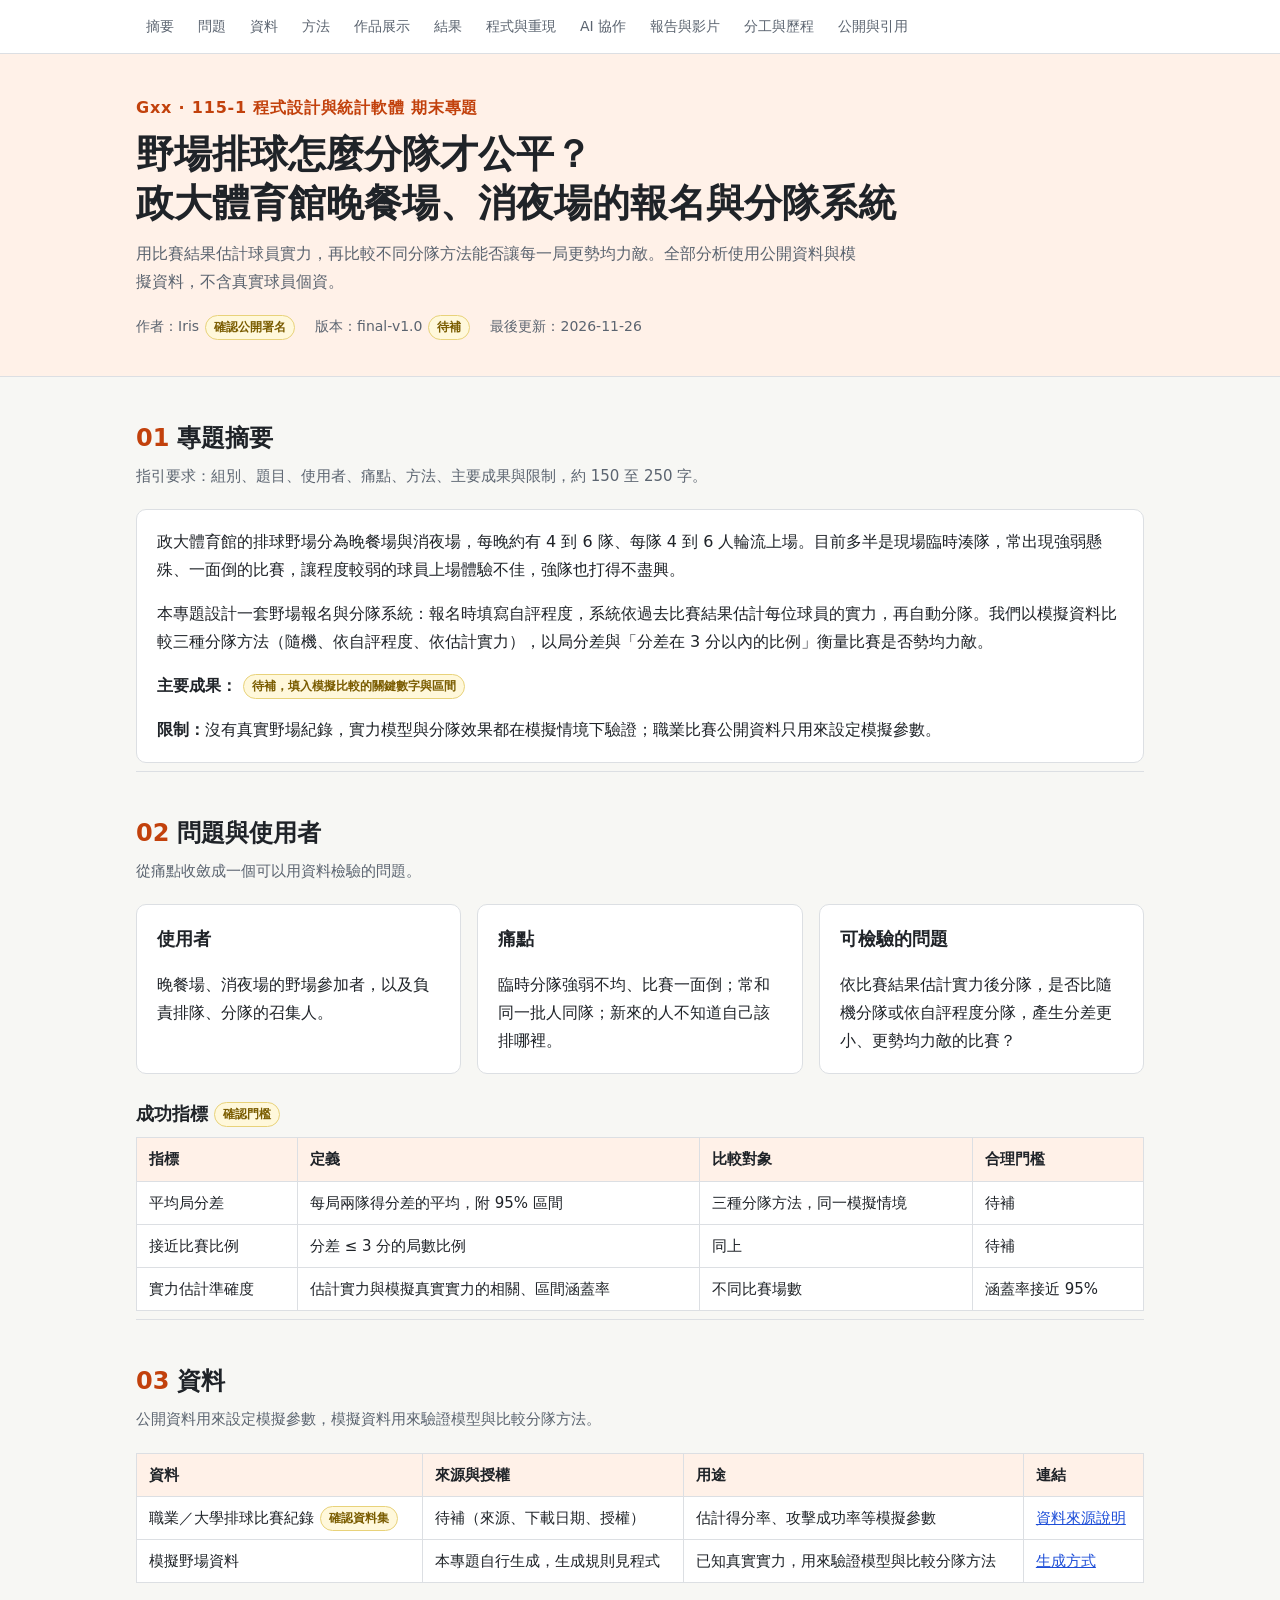
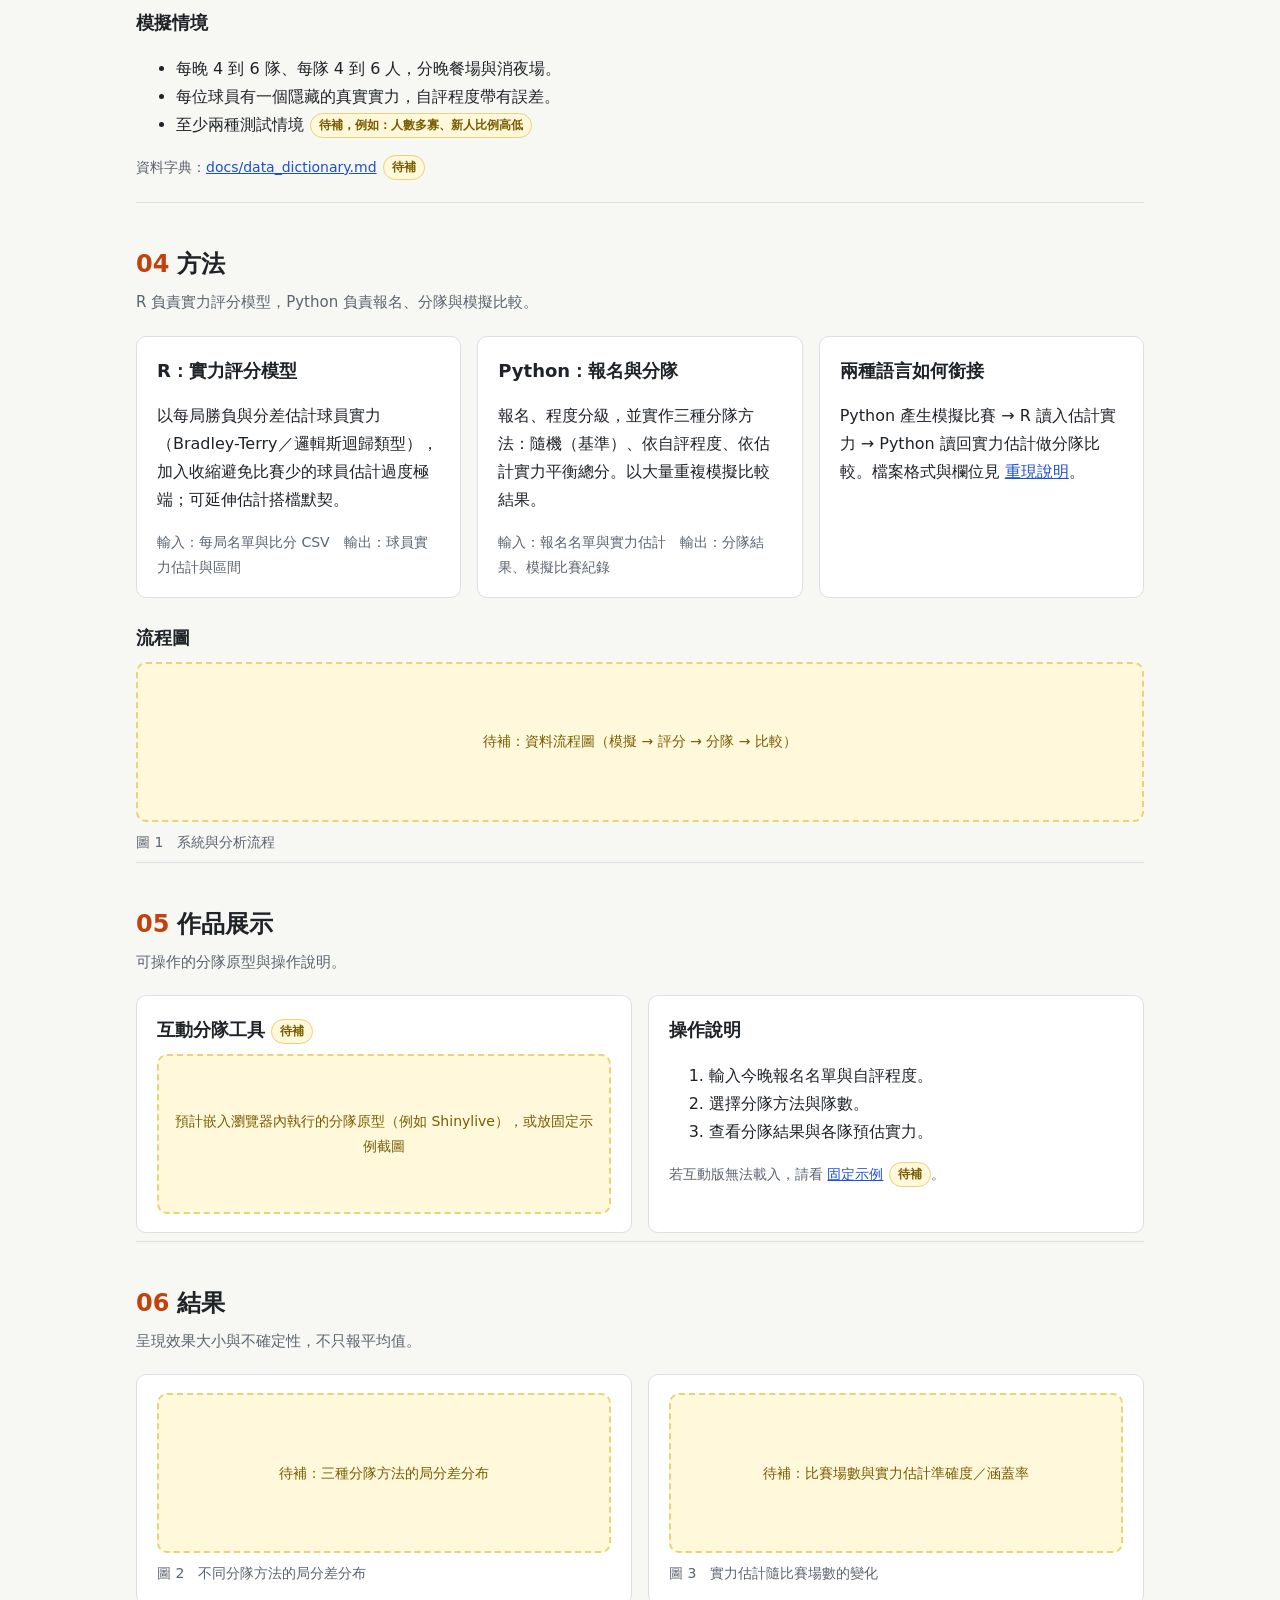
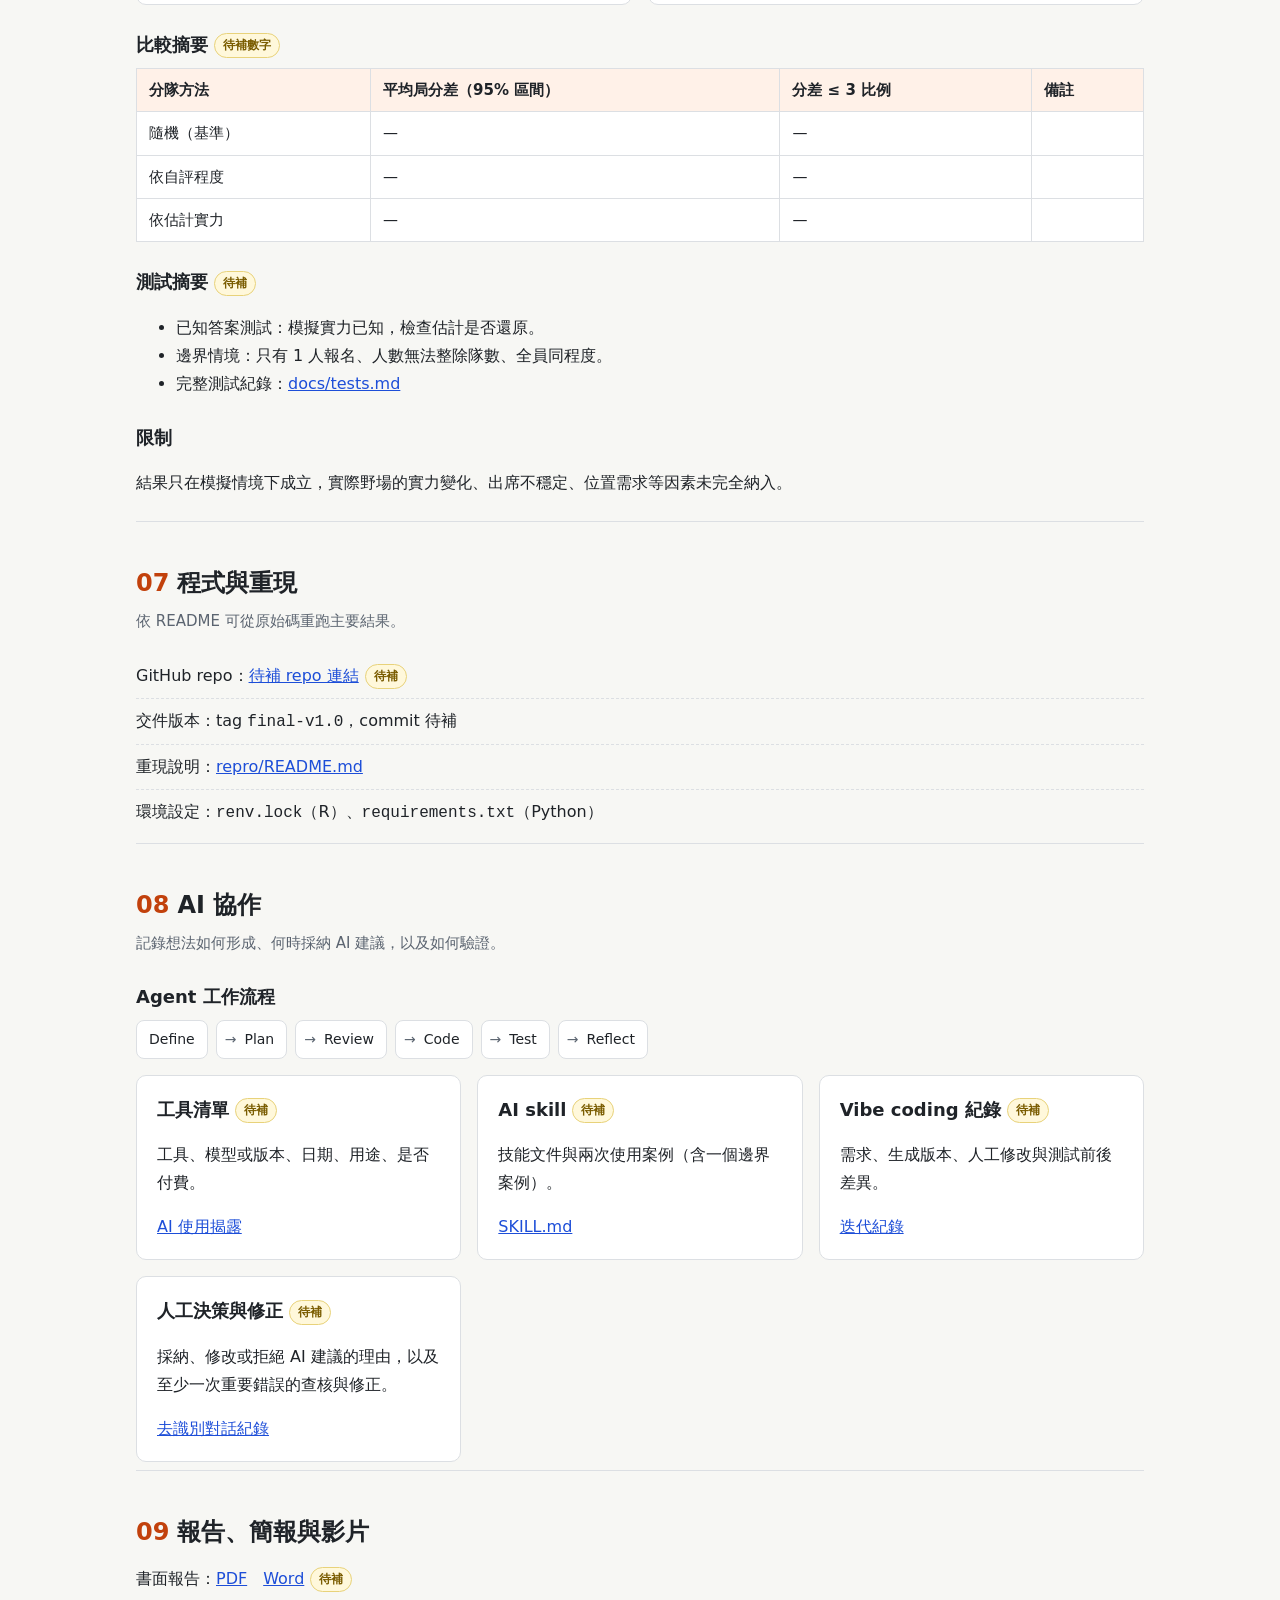
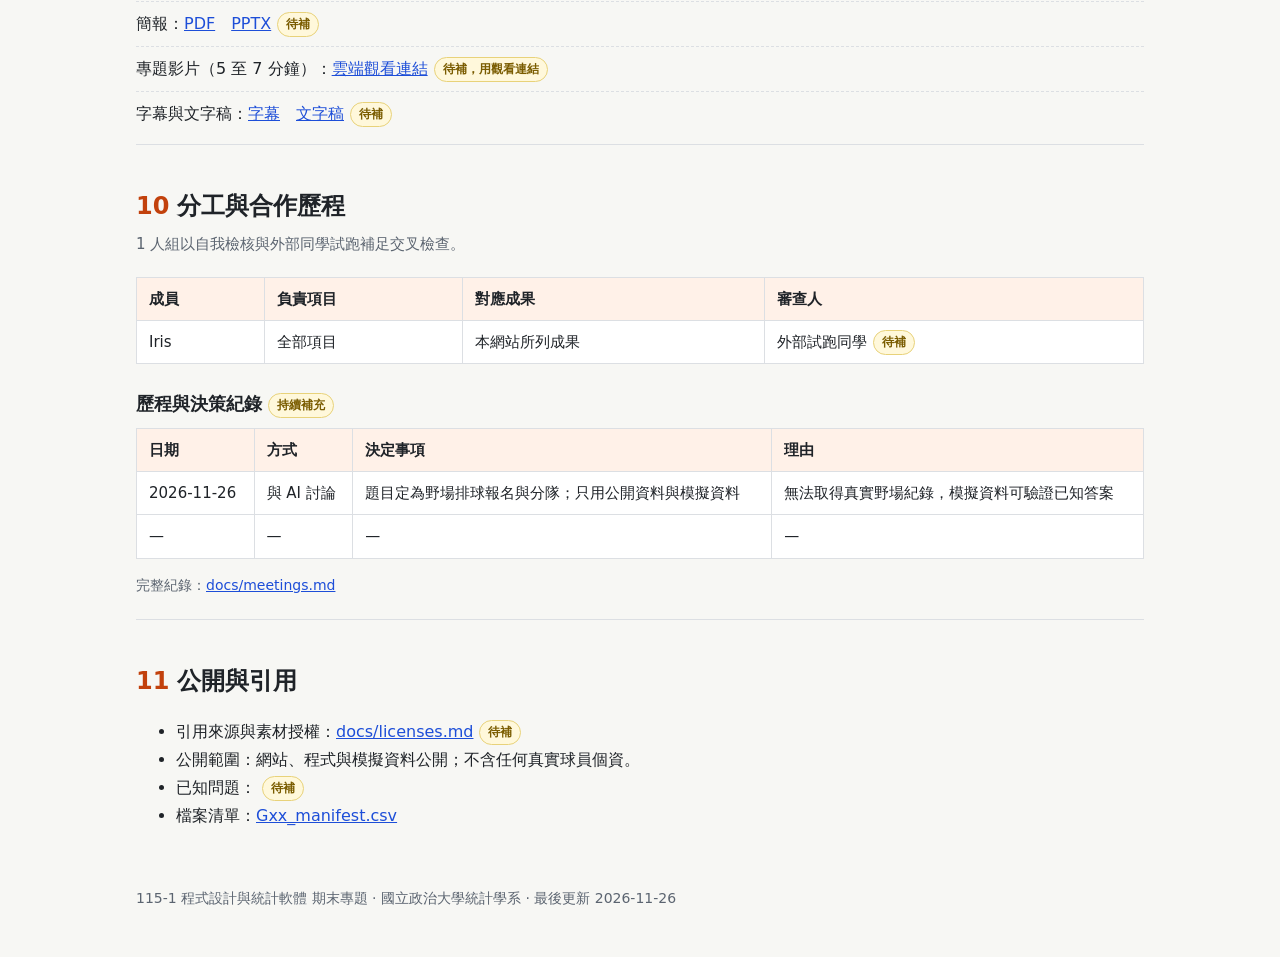
==== index.htm @ d80f3586 "加入成果網站骨架、模擬資料、分隊 skill 與 AI 協作紀錄 Co-Authored-By: Claude Opus 5.5 <noreply@anthropic.com> Claude-Sess" ====
<!DOCTYPE html>
<html lang="zh-Hant-TW">
<head>
  <meta charset="UTF-8">
  <meta name="viewport" content="width=device-width, initial-scale=1">
  <title>野場排球分隊專題</title>
  <meta name="description" content="115-1 程式設計與統計軟體期末專題：政大體育館排球野場的報名、程度分級與分隊，以模擬資料比較分隊方法是否讓比賽更勢均力敵。">
  <link rel="stylesheet" href="assets/style.css">
</head>
<body>

<!--
  網站骨架說明（交件前刪除這段）
  - 標示「待補」的地方是之後要放結果或連結的位置；搜尋 class="todo" 與 class="placeholder" 可找到全部。
  - 一律使用相對路徑（例如 report/Gxx_Report.pdf），不要寫 C:\ 或 /Users/ 開頭的路徑。
  - 組別代號尚未公布，先以 Gxx 表示，公布後全部取代。
  - 若教師另行提供網頁樣版，把各區塊內容搬進樣版即可。
-->

<nav class="topnav" aria-label="頁面導覽">
  <ul>
    <li><a href="#summary">摘要</a></li>
    <li><a href="#problem">問題</a></li>
    <li><a href="#data">資料</a></li>
    <li><a href="#methods">方法</a></li>
    <li><a href="#demo">作品展示</a></li>
    <li><a href="#results">結果</a></li>
    <li><a href="#code">程式與重現</a></li>
    <li><a href="#ai">AI 協作</a></li>
    <li><a href="#media">報告與影片</a></li>
    <li><a href="#team">分工與歷程</a></li>
    <li><a href="#credits">公開與引用</a></li>
  </ul>
</nav>

<header class="hero">
  <div class="hero-inner">
    <p class="group">Gxx · 115-1 程式設計與統計軟體 期末專題</p>
    <h1>野場排球怎麼分隊才公平？<br>政大體育館晚餐場、消夜場的報名與分隊系統</h1>
    <p class="lead">用比賽結果估計球員實力，再比較不同分隊方法能否讓每一局更勢均力敵。全部分析使用公開資料與模擬資料，不含真實球員個資。</p>
    <div class="meta">
      <span>作者：Iris<span class="todo">確認公開署名</span></span>
      <span>版本：final-v1.0<span class="todo">待補</span></span>
      <span>最後更新：2026-11-26</span>
    </div>
  </div>
</header>

<main>

  <!-- 01 專題摘要 -->
  <section id="summary">
    <h2><span class="num">01</span>專題摘要</h2>
    <p class="section-desc">指引要求：組別、題目、使用者、痛點、方法、主要成果與限制，約 150 至 250 字。</p>
    <div class="card">
      <p>政大體育館的排球野場分為晚餐場與消夜場，每晚約有 4 到 6 隊、每隊 4 到 6 人輪流上場。目前多半是現場臨時湊隊，常出現強弱懸殊、一面倒的比賽，讓程度較弱的球員上場體驗不佳，強隊也打得不盡興。</p>
      <p>本專題設計一套野場報名與分隊系統：報名時填寫自評程度，系統依過去比賽結果估計每位球員的實力，再自動分隊。我們以模擬資料比較三種分隊方法（隨機、依自評程度、依估計實力），以局分差與「分差在 3 分以內的比例」衡量比賽是否勢均力敵。</p>
      <p><strong>主要成果：</strong><span class="todo">待補，填入模擬比較的關鍵數字與區間</span></p>
      <p><strong>限制：</strong>沒有真實野場紀錄，實力模型與分隊效果都在模擬情境下驗證；職業比賽公開資料只用來設定模擬參數。</p>
    </div>
  </section>

  <!-- 02 問題 -->
  <section id="problem">
    <h2><span class="num">02</span>問題與使用者</h2>
    <p class="section-desc">從痛點收斂成一個可以用資料檢驗的問題。</p>
    <div class="grid">
      <div class="card">
        <h3>使用者</h3>
        <p>晚餐場、消夜場的野場參加者，以及負責排隊、分隊的召集人。</p>
      </div>
      <div class="card">
        <h3>痛點</h3>
        <p>臨時分隊強弱不均、比賽一面倒；常和同一批人同隊；新來的人不知道自己該排哪裡。</p>
      </div>
      <div class="card">
        <h3>可檢驗的問題</h3>
        <p>依比賽結果估計實力後分隊，是否比隨機分隊或依自評程度分隊，產生分差更小、更勢均力敵的比賽？</p>
      </div>
    </div>
    <h3>成功指標<span class="todo">確認門檻</span></h3>
    <div class="table-wrap">
      <table>
        <thead><tr><th>指標</th><th>定義</th><th>比較對象</th><th>合理門檻</th></tr></thead>
        <tbody>
          <tr><td>平均局分差</td><td>每局兩隊得分差的平均，附 95% 區間</td><td>三種分隊方法，同一模擬情境</td><td>待補</td></tr>
          <tr><td>接近比賽比例</td><td>分差 ≤ 3 分的局數比例</td><td>同上</td><td>待補</td></tr>
          <tr><td>實力估計準確度</td><td>估計實力與模擬真實實力的相關、區間涵蓋率</td><td>不同比賽場數</td><td>涵蓋率接近 95%</td></tr>
        </tbody>
      </table>
    </div>
  </section>

  <!-- 03 資料 -->
  <section id="data">
    <h2><span class="num">03</span>資料</h2>
    <p class="section-desc">公開資料用來設定模擬參數，模擬資料用來驗證模型與比較分隊方法。</p>
    <div class="table-wrap">
      <table>
        <thead><tr><th>資料</th><th>來源與授權</th><th>用途</th><th>連結</th></tr></thead>
        <tbody>
          <tr><td>職業／大學排球比賽紀錄<span class="todo">確認資料集</span></td><td>待補（來源、下載日期、授權）</td><td>估計得分率、攻擊成功率等模擬參數</td><td><a href="docs/data_sources.md">資料來源說明</a></td></tr>
          <tr><td>模擬野場資料</td><td>本專題自行生成，生成規則見程式</td><td>已知真實實力，用來驗證模型與比較分隊方法</td><td><a href="repro/README.md">生成方式</a></td></tr>
        </tbody>
      </table>
    </div>
    <h3>模擬情境</h3>
    <ul>
      <li>每晚 4 到 6 隊、每隊 4 到 6 人，分晚餐場與消夜場。</li>
      <li>每位球員有一個隱藏的真實實力，自評程度帶有誤差。</li>
      <li>至少兩種測試情境<span class="todo">待補，例如：人數多寡、新人比例高低</span></li>
    </ul>
    <p class="note">資料字典：<a href="docs/data_dictionary.md">docs/data_dictionary.md</a><span class="todo">待補</span></p>
  </section>

  <!-- 04 方法 -->
  <section id="methods">
    <h2><span class="num">04</span>方法</h2>
    <p class="section-desc">R 負責實力評分模型，Python 負責報名、分隊與模擬比較。</p>
    <div class="grid">
      <div class="card">
        <h3>R：實力評分模型</h3>
        <p>以每局勝負與分差估計球員實力（Bradley-Terry／邏輯斯迴歸類型），加入收縮避免比賽少的球員估計過度極端；可延伸估計搭檔默契。</p>
        <p class="note">輸入：每局名單與比分 CSV　輸出：球員實力估計與區間</p>
      </div>
      <div class="card">
        <h3>Python：報名與分隊</h3>
        <p>報名、程度分級，並實作三種分隊方法：隨機（基準）、依自評程度、依估計實力平衡總分。以大量重複模擬比較結果。</p>
        <p class="note">輸入：報名名單與實力估計　輸出：分隊結果、模擬比賽紀錄</p>
      </div>
      <div class="card">
        <h3>兩種語言如何銜接</h3>
        <p>Python 產生模擬比賽 → R 讀入估計實力 → Python 讀回實力估計做分隊比較。檔案格式與欄位見 <a href="repro/README.md">重現說明</a>。</p>
      </div>
    </div>
    <h3>流程圖</h3>
    <figure>
      <div class="placeholder">待補：資料流程圖（模擬 → 評分 → 分隊 → 比較）</div>
      <figcaption>圖 1　系統與分析流程</figcaption>
    </figure>
  </section>

  <!-- 05 作品展示 -->
  <section id="demo">
    <h2><span class="num">05</span>作品展示</h2>
    <p class="section-desc">可操作的分隊原型與操作說明。</p>
    <div class="grid">
      <div class="card">
        <h3>互動分隊工具<span class="todo">待補</span></h3>
        <div class="placeholder">預計嵌入瀏覽器內執行的分隊原型（例如 Shinylive），或放固定示例截圖</div>
      </div>
      <div class="card">
        <h3>操作說明</h3>
        <ol>
          <li>輸入今晚報名名單與自評程度。</li>
          <li>選擇分隊方法與隊數。</li>
          <li>查看分隊結果與各隊預估實力。</li>
        </ol>
        <p class="note">若互動版無法載入，請看 <a href="docs/demo_example.md">固定示例</a><span class="todo">待補</span>。</p>
      </div>
    </div>
  </section>

  <!-- 06 結果 -->
  <section id="results">
    <h2><span class="num">06</span>結果</h2>
    <p class="section-desc">呈現效果大小與不確定性，不只報平均值。</p>
    <div class="grid">
      <figure class="card">
        <div class="placeholder">待補：三種分隊方法的局分差分布</div>
        <figcaption>圖 2　不同分隊方法的局分差分布</figcaption>
      </figure>
      <figure class="card">
        <div class="placeholder">待補：比賽場數與實力估計準確度／涵蓋率</div>
        <figcaption>圖 3　實力估計隨比賽場數的變化</figcaption>
      </figure>
    </div>
    <h3>比較摘要<span class="todo">待補數字</span></h3>
    <div class="table-wrap">
      <table>
        <thead><tr><th>分隊方法</th><th>平均局分差（95% 區間）</th><th>分差 ≤ 3 比例</th><th>備註</th></tr></thead>
        <tbody>
          <tr><td>隨機（基準）</td><td>—</td><td>—</td><td></td></tr>
          <tr><td>依自評程度</td><td>—</td><td>—</td><td></td></tr>
          <tr><td>依估計實力</td><td>—</td><td>—</td><td></td></tr>
        </tbody>
      </table>
    </div>
    <h3>測試摘要<span class="todo">待補</span></h3>
    <ul>
      <li>已知答案測試：模擬實力已知，檢查估計是否還原。</li>
      <li>邊界情境：只有 1 人報名、人數無法整除隊數、全員同程度。</li>
      <li>完整測試紀錄：<a href="docs/tests.md">docs/tests.md</a></li>
    </ul>
    <h3>限制</h3>
    <p>結果只在模擬情境下成立，實際野場的實力變化、出席不穩定、位置需求等因素未完全納入。</p>
  </section>

  <!-- 07 程式與重現 -->
  <section id="code">
    <h2><span class="num">07</span>程式與重現</h2>
    <p class="section-desc">依 README 可從原始碼重跑主要結果。</p>
    <ul class="links">
      <li>GitHub repo：<a href="#">待補 repo 連結</a><span class="todo">待補</span></li>
      <li>交件版本：tag <code>final-v1.0</code>，commit <code>待補</code></li>
      <li>重現說明：<a href="repro/README.md">repro/README.md</a></li>
      <li>環境設定：<code>renv.lock</code>（R）、<code>requirements.txt</code>（Python）</li>
    </ul>
  </section>

  <!-- 08 AI 協作 -->
  <section id="ai">
    <h2><span class="num">08</span>AI 協作</h2>
    <p class="section-desc">記錄想法如何形成、何時採納 AI 建議，以及如何驗證。</p>
    <h3>Agent 工作流程</h3>
    <ol class="flow">
      <li>Define</li><li>Plan</li><li>Review</li><li>Code</li><li>Test</li><li>Reflect</li>
    </ol>
    <div class="grid">
      <div class="card">
        <h3>工具清單<span class="todo">待補</span></h3>
        <p>工具、模型或版本、日期、用途、是否付費。</p>
        <p><a href="docs/ai_disclosure.md">AI 使用揭露</a></p>
      </div>
      <div class="card">
        <h3>AI skill<span class="todo">待補</span></h3>
        <p>技能文件與兩次使用案例（含一個邊界案例）。</p>
        <p><a href="docs/SKILL.md">SKILL.md</a></p>
      </div>
      <div class="card">
        <h3>Vibe coding 紀錄<span class="todo">待補</span></h3>
        <p>需求、生成版本、人工修改與測試前後差異。</p>
        <p><a href="docs/vibe_coding.md">迭代紀錄</a></p>
      </div>
      <div class="card">
        <h3>人工決策與修正<span class="todo">待補</span></h3>
        <p>採納、修改或拒絕 AI 建議的理由，以及至少一次重要錯誤的查核與修正。</p>
        <p><a href="docs/ai_log.html">去識別對話紀錄</a></p>
      </div>
    </div>
  </section>

  <!-- 09 報告與媒體 -->
  <section id="media">
    <h2><span class="num">09</span>報告、簡報與影片</h2>
    <ul class="links">
      <li>書面報告：<a href="report/Gxx_Report.pdf">PDF</a>　<a href="report/Gxx_Report.docx">Word</a><span class="todo">待補</span></li>
      <li>簡報：<a href="slides/Gxx_Slides.pdf">PDF</a>　<a href="slides/Gxx_Slides.pptx">PPTX</a><span class="todo">待補</span></li>
      <li>專題影片（5 至 7 分鐘）：<a href="#">雲端觀看連結</a><span class="todo">待補，用觀看連結</span></li>
      <li>字幕與文字稿：<a href="media/Gxx_Video.srt">字幕</a>　<a href="media/Gxx_Transcript.txt">文字稿</a><span class="todo">待補</span></li>
    </ul>
  </section>

  <!-- 10 分工與歷程 -->
  <section id="team">
    <h2><span class="num">10</span>分工與合作歷程</h2>
    <p class="section-desc">1 人組以自我檢核與外部同學試跑補足交叉檢查。</p>
    <div class="table-wrap">
      <table>
        <thead><tr><th>成員</th><th>負責項目</th><th>對應成果</th><th>審查人</th></tr></thead>
        <tbody>
          <tr><td>Iris</td><td>全部項目</td><td>本網站所列成果</td><td>外部試跑同學<span class="todo">待補</span></td></tr>
        </tbody>
      </table>
    </div>
    <h3>歷程與決策紀錄<span class="todo">持續補充</span></h3>
    <div class="table-wrap">
      <table>
        <thead><tr><th>日期</th><th>方式</th><th>決定事項</th><th>理由</th></tr></thead>
        <tbody>
          <tr><td>2026-11-26</td><td>與 AI 討論</td><td>題目定為野場排球報名與分隊；只用公開資料與模擬資料</td><td>無法取得真實野場紀錄，模擬資料可驗證已知答案</td></tr>
          <tr><td>—</td><td>—</td><td>—</td><td>—</td></tr>
        </tbody>
      </table>
    </div>
    <p class="note">完整紀錄：<a href="docs/meetings.md">docs/meetings.md</a></p>
  </section>

  <!-- 11 公開與引用 -->
  <section id="credits">
    <h2><span class="num">11</span>公開與引用</h2>
    <ul>
      <li>引用來源與素材授權：<a href="docs/licenses.md">docs/licenses.md</a><span class="todo">待補</span></li>
      <li>公開範圍：網站、程式與模擬資料公開；不含任何真實球員個資。</li>
      <li>已知問題：<span class="todo">待補</span></li>
      <li>檔案清單：<a href="Gxx_manifest.csv">Gxx_manifest.csv</a></li>
    </ul>
  </section>

</main>

<footer>
  115-1 程式設計與統計軟體 期末專題 · 國立政治大學統計學系 · 最後更新 2026-11-26
</footer>

</body>
</html>
---- assets/style.css ----
/* 野場排球分隊專題 成果網站樣式 */
:root {
  --bg: #f7f7f4;
  --surface: #ffffff;
  --text: #1f2328;
  --muted: #5b6470;
  --border: #dcdfe3;
  --accent: #c2410c;      /* 排球橘 */
  --accent-soft: #fff1e8;
  --todo-bg: #fff8db;
  --todo-text: #7a5c00;
  --todo-border: #e8d27a;
  --link: #1d4ed8;
}
@media (prefers-color-scheme: dark) {
  :root {
    --bg: #15171a;
    --surface: #1d2024;
    --text: #e6e8eb;
    --muted: #a1a8b3;
    --border: #33373d;
    --accent: #fb923c;
    --accent-soft: #2b1d14;
    --todo-bg: #2a2410;
    --todo-text: #f0d580;
    --todo-border: #5c4c18;
    --link: #8ab4ff;
  }
}

* { box-sizing: border-box; }
html { scroll-behavior: smooth; scroll-padding-top: 64px; }
body {
  margin: 0;
  background: var(--bg);
  color: var(--text);
  font-family: "Noto Sans TC", "PingFang TC", "Microsoft JhengHei", system-ui, sans-serif;
  line-height: 1.75;
  font-size: 16px;
}
a { color: var(--link); }
a:hover { text-decoration-thickness: 2px; }

/* 頂部導覽 */
.topnav {
  position: sticky; top: 0; z-index: 10;
  background: var(--surface);
  border-bottom: 1px solid var(--border);
}
.topnav ul {
  list-style: none; margin: 0 auto; padding: 0 16px;
  max-width: 1040px;
  display: flex; gap: 4px; overflow-x: auto; white-space: nowrap;
  scrollbar-width: none;
}
.topnav ul::-webkit-scrollbar { display: none; }
.topnav a {
  display: block; padding: 14px 10px;
  color: var(--muted); text-decoration: none; font-size: 14px;
}
.topnav a:hover { color: var(--accent); }

/* 版面 */
main, .hero-inner, footer { max-width: 1040px; margin: 0 auto; padding: 0 16px; }
.hero { background: var(--accent-soft); border-bottom: 1px solid var(--border); }
.hero-inner { padding-top: 40px; padding-bottom: 36px; }
.hero .group { color: var(--accent); font-weight: 700; letter-spacing: .05em; margin: 0; }
.hero h1 { font-size: clamp(26px, 5vw, 38px); line-height: 1.3; margin: 8px 0 12px; }
.hero .lead { color: var(--muted); max-width: 720px; margin: 0; }
.meta { display: flex; flex-wrap: wrap; gap: 8px 20px; margin-top: 18px; font-size: 14px; color: var(--muted); }

section { padding: 40px 0 8px; border-bottom: 1px solid var(--border); }
section:last-of-type { border-bottom: none; }
h2 { font-size: 24px; margin: 0 0 4px; }
h2 .num { color: var(--accent); margin-right: 8px; font-variant-numeric: tabular-nums; }
.section-desc { color: var(--muted); margin: 0 0 20px; font-size: 15px; }
h3 { font-size: 18px; margin: 24px 0 8px; }

.grid { display: grid; gap: 16px; grid-template-columns: repeat(auto-fit, minmax(260px, 1fr)); }
.card {
  background: var(--surface);
  border: 1px solid var(--border);
  border-radius: 10px;
  padding: 18px 20px;
}
.card > :first-child { margin-top: 0; }
.card p:last-child, .card ul:last-child { margin-bottom: 0; }

/* 表格 */
.table-wrap { overflow-x: auto; }
table { border-collapse: collapse; width: 100%; background: var(--surface); font-size: 15px; }
th, td { border: 1px solid var(--border); padding: 8px 12px; text-align: left; vertical-align: top; }
th { background: var(--accent-soft); font-weight: 600; }

/* 待補 */
.todo {
  display: inline-block; font-size: 12px; font-weight: 600;
  padding: 1px 8px; border-radius: 999px;
  background: var(--todo-bg); color: var(--todo-text); border: 1px solid var(--todo-border);
  vertical-align: middle; margin-left: 6px;
}
.placeholder {
  border: 2px dashed var(--todo-border);
  background: var(--todo-bg);
  color: var(--todo-text);
  border-radius: 10px;
  padding: 28px 16px;
  text-align: center;
  font-size: 14px;
  min-height: 160px;
  display: flex; align-items: center; justify-content: center;
}
figure { margin: 0; }
figcaption { font-size: 14px; color: var(--muted); margin-top: 8px; }

.links { list-style: none; padding: 0; margin: 0; }
.links li { padding: 8px 0; border-bottom: 1px dashed var(--border); }
.links li:last-child { border-bottom: none; }

.flow { display: flex; flex-wrap: wrap; gap: 8px; align-items: center; margin: 8px 0 16px; padding: 0; list-style: none; }
.flow li {
  background: var(--surface); border: 1px solid var(--border); border-radius: 8px;
  padding: 6px 12px; font-size: 14px;
}
.flow li + li::before { content: "→"; color: var(--muted); margin-right: 8px; margin-left: -4px; }

.note { font-size: 14px; color: var(--muted); }

footer { padding: 32px 16px 48px; color: var(--muted); font-size: 14px; }
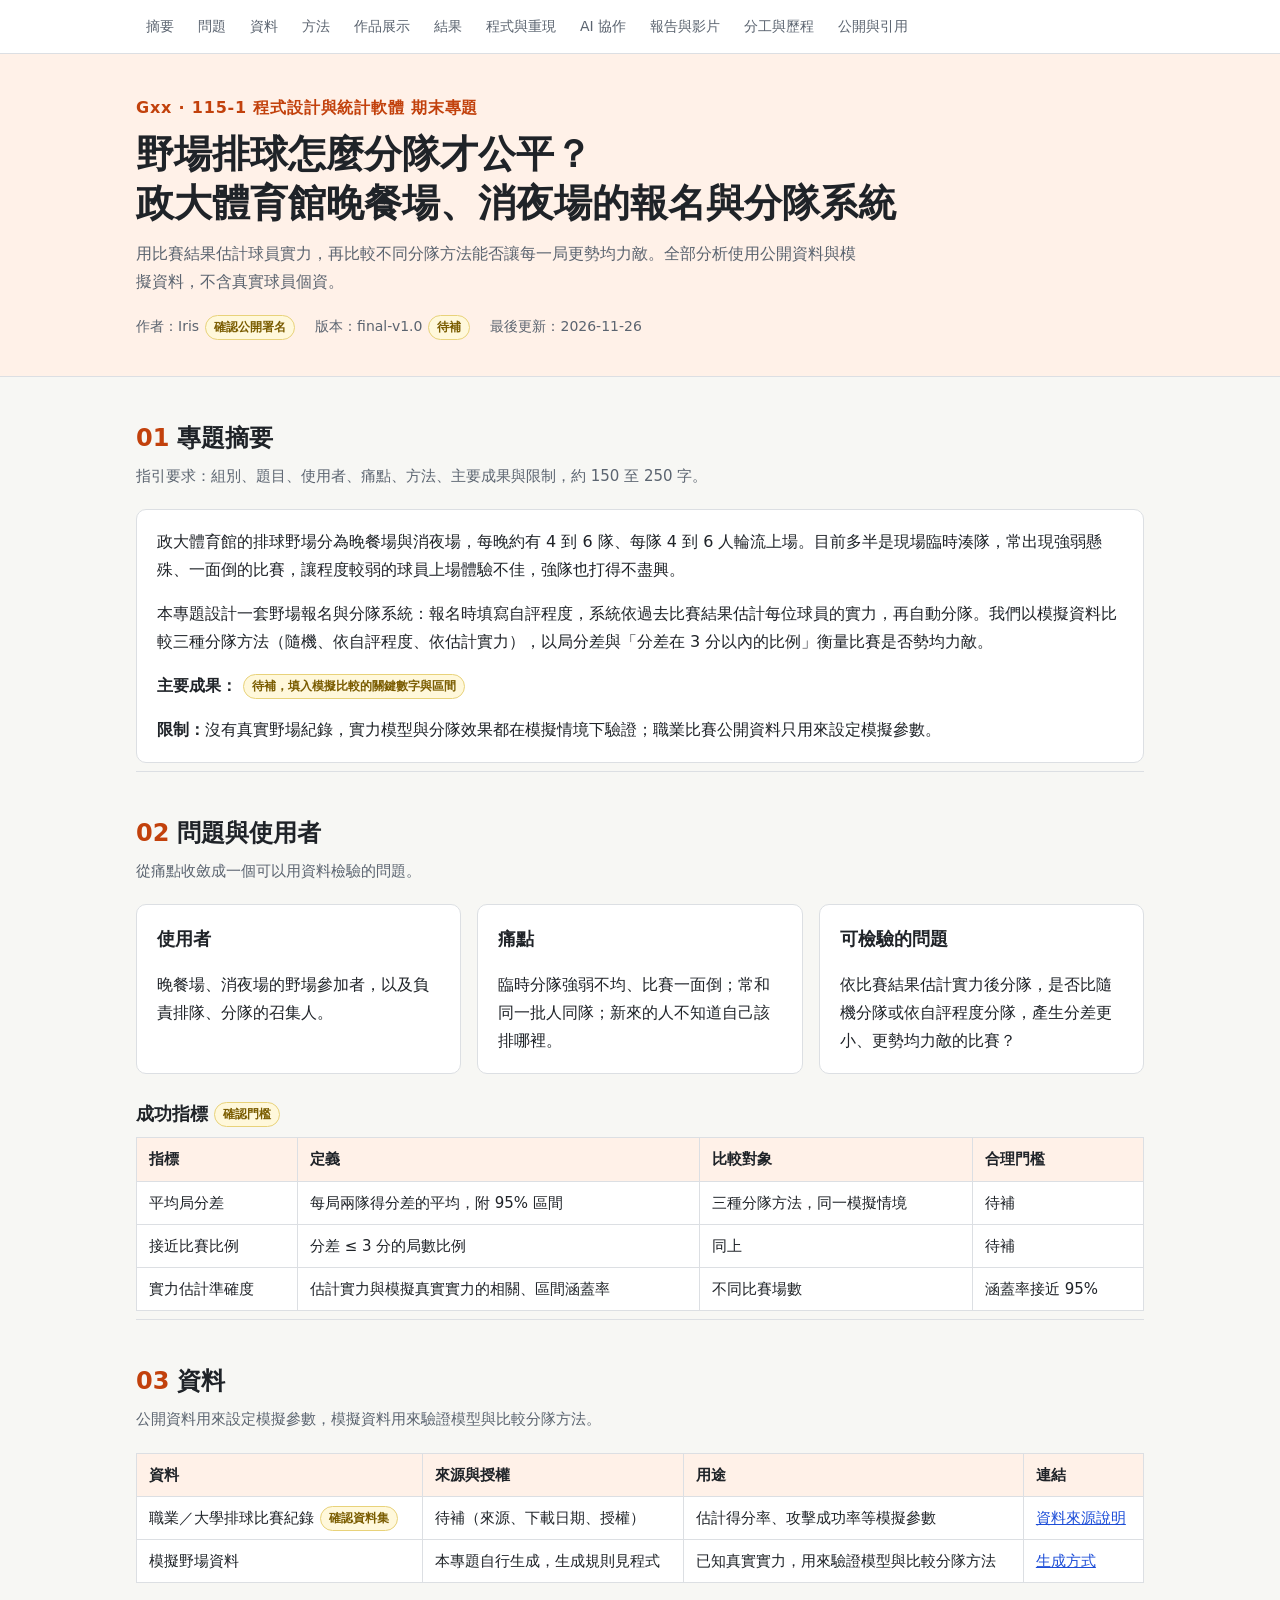
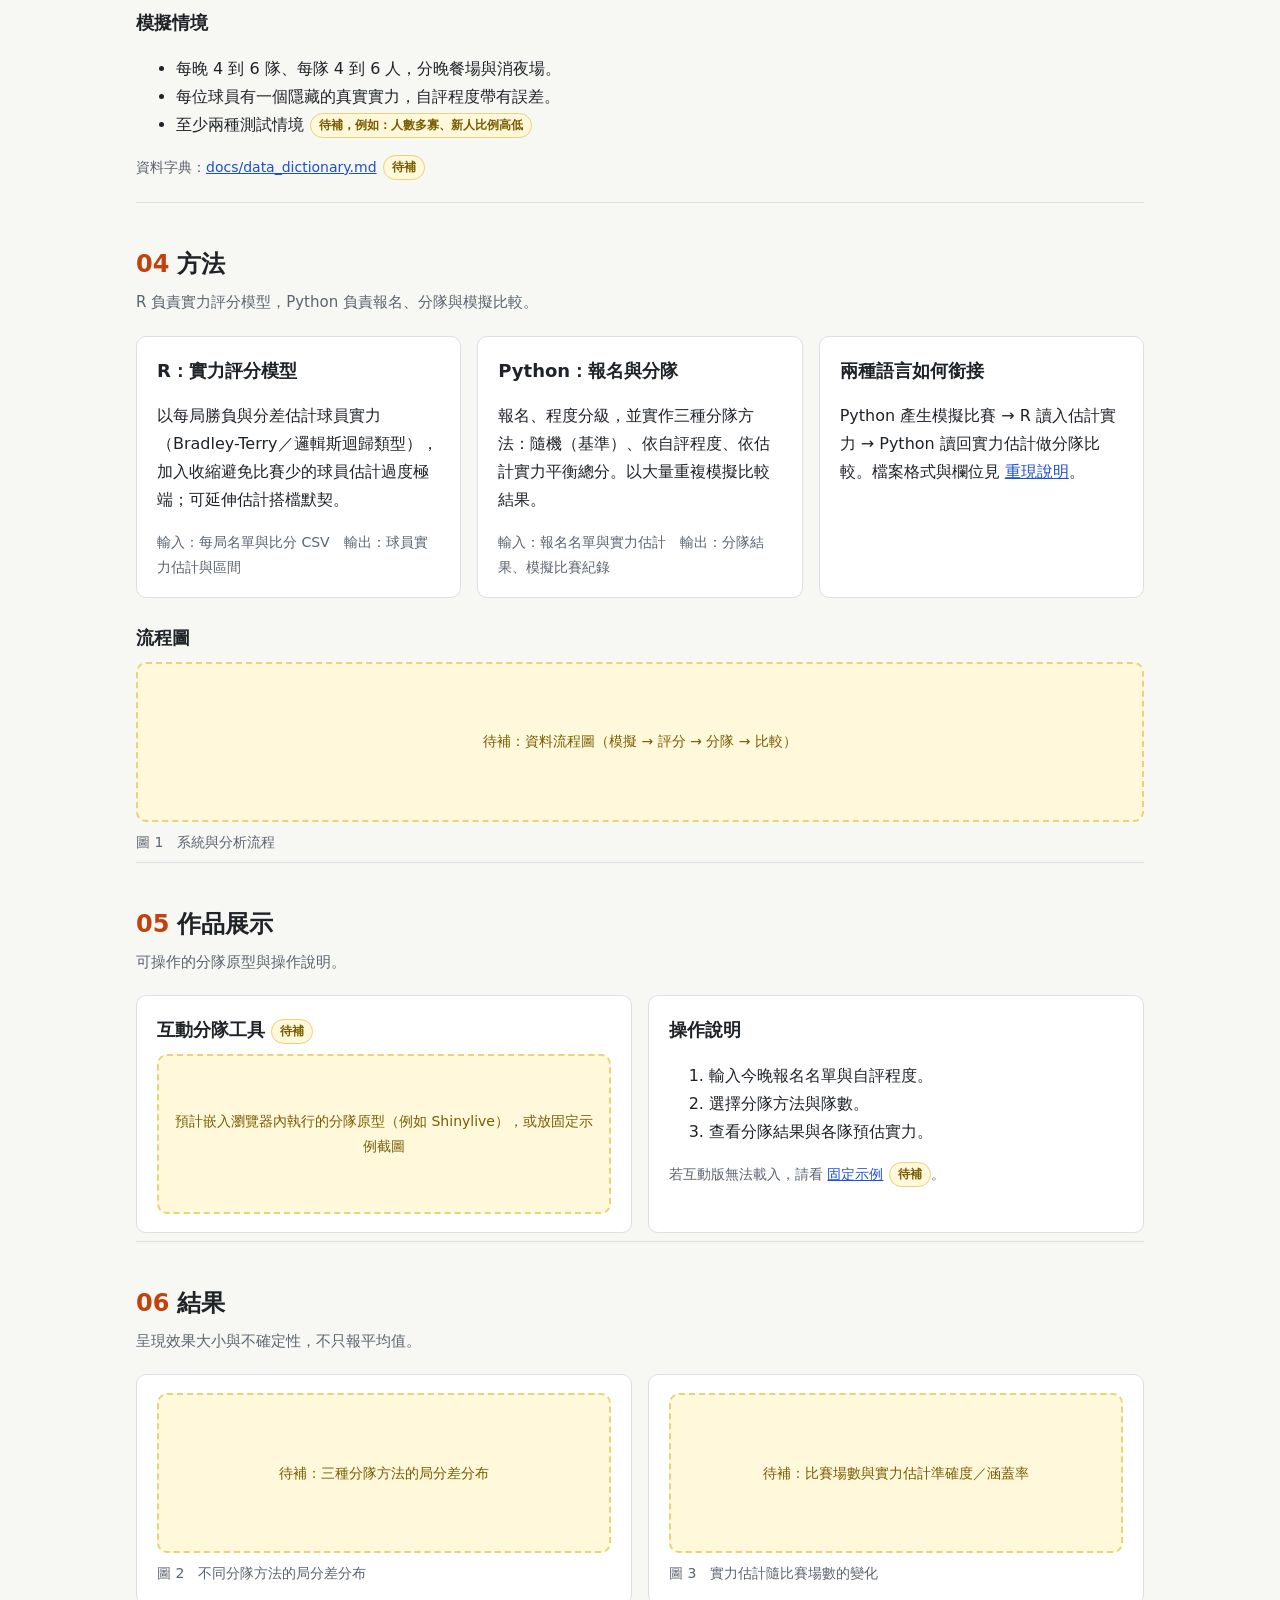
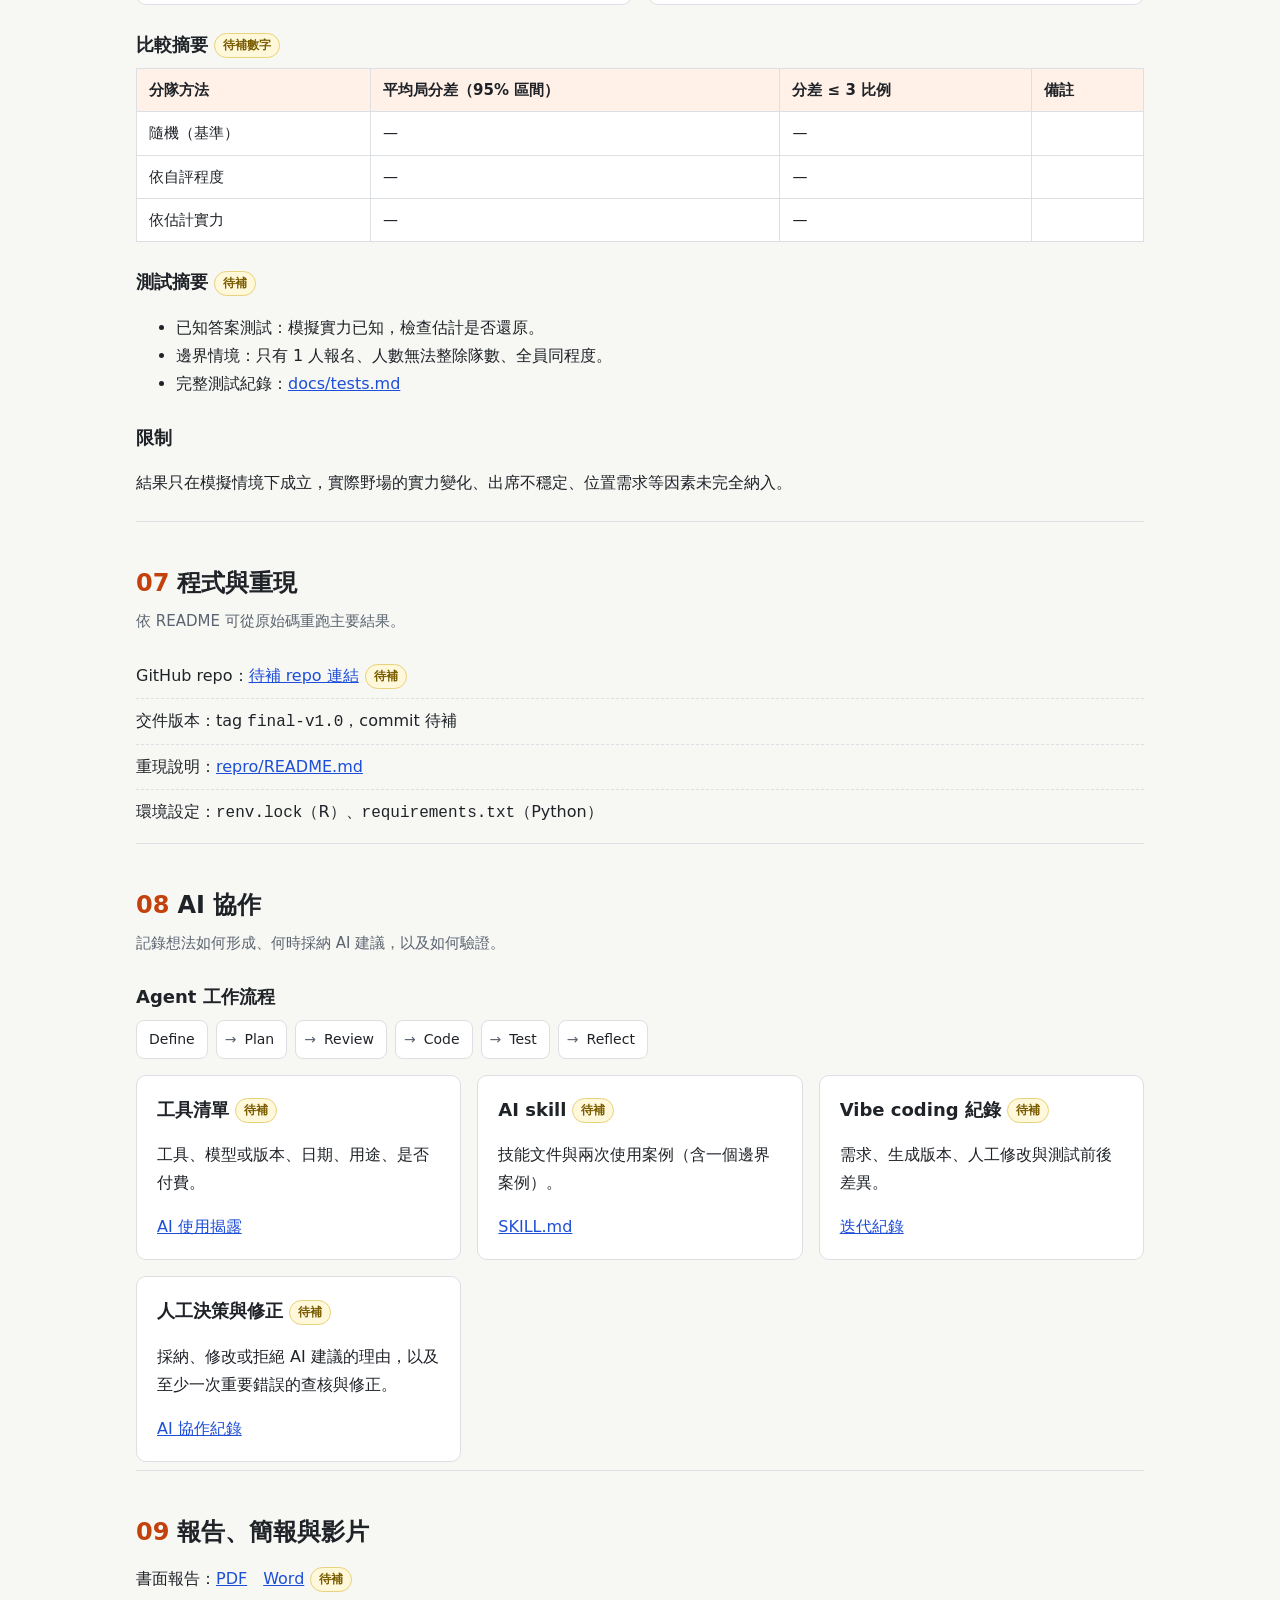
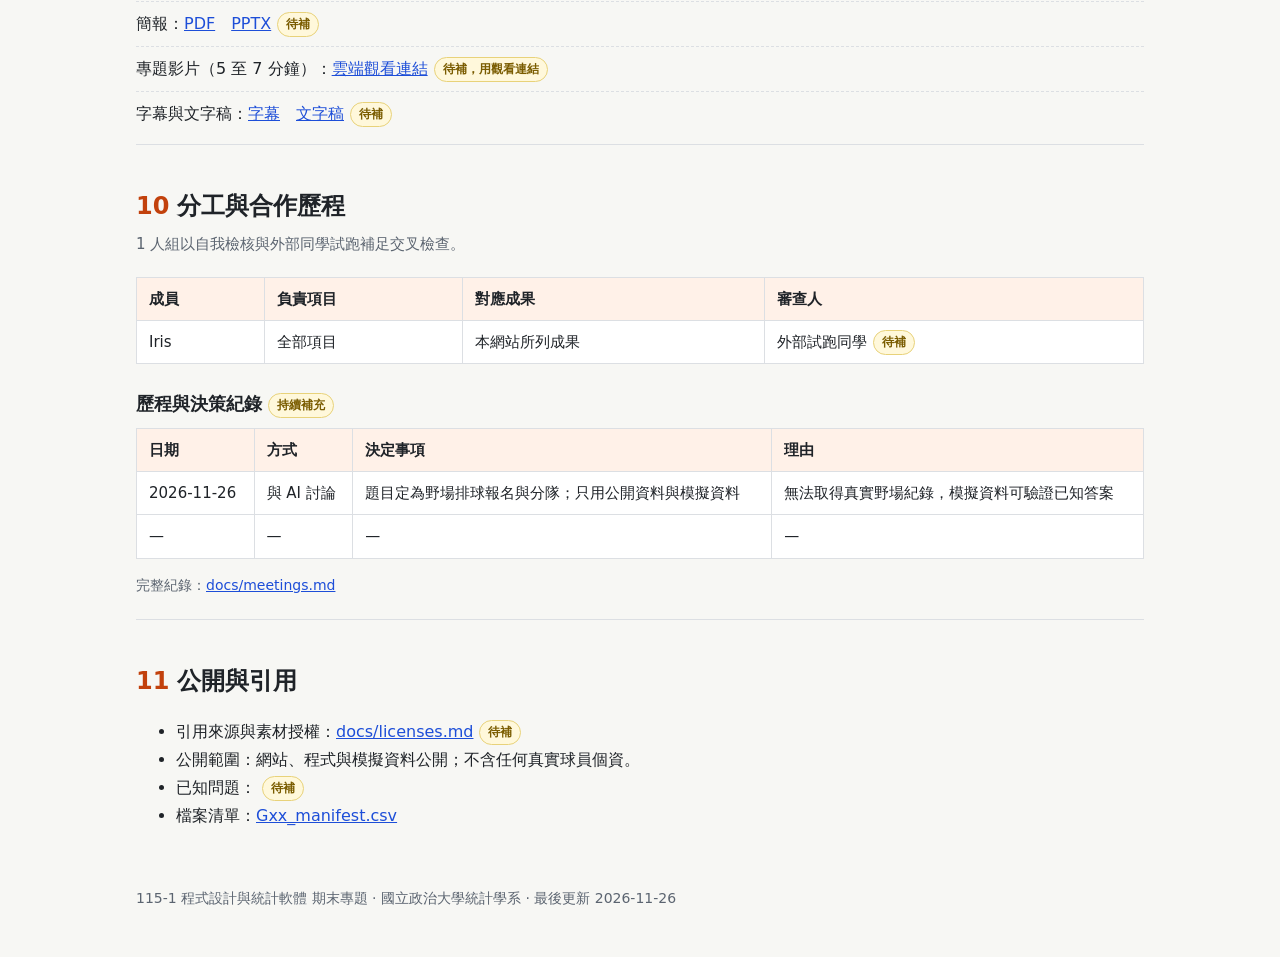
==== commit 4c9714ce: "首頁連結改指向已存在的 skill、AI 紀錄與模擬說明 Co-Authored-By: Claude Opus 5.5 <noreply@anthropic.com> Claude-Session:" ====
--- a/index.htm
+++ b/index.htm
@@ -100,7 +100,7 @@
         <thead><tr><th>資料</th><th>來源與授權</th><th>用途</th><th>連結</th></tr></thead>
         <tbody>
           <tr><td>職業／大學排球比賽紀錄<span class="todo">確認資料集</span></td><td>待補（來源、下載日期、授權）</td><td>估計得分率、攻擊成功率等模擬參數</td><td><a href="docs/data_sources.md">資料來源說明</a></td></tr>
-          <tr><td>模擬野場資料</td><td>本專題自行生成，生成規則見程式</td><td>已知真實實力，用來驗證模型與比較分隊方法</td><td><a href="repro/README.md">生成方式</a></td></tr>
+          <tr><td>模擬野場資料</td><td>本專題自行生成，生成規則見程式</td><td>已知真實實力，用來驗證模型與比較分隊方法</td><td><a href="volley-sim/README.md">生成方式</a></td></tr>
         </tbody>
       </table>
     </div>
@@ -225,7 +225,7 @@
       <div class="card">
         <h3>AI skill<span class="todo">待補</span></h3>
         <p>技能文件與兩次使用案例（含一個邊界案例）。</p>
-        <p><a href="docs/SKILL.md">SKILL.md</a></p>
+        <p><a href="ai-skill/skills/balance-teams/SKILL.md">SKILL.md</a></p>
       </div>
       <div class="card">
         <h3>Vibe coding 紀錄<span class="todo">待補</span></h3>
@@ -235,7 +235,7 @@
       <div class="card">
         <h3>人工決策與修正<span class="todo">待補</span></h3>
         <p>採納、修改或拒絕 AI 建議的理由，以及至少一次重要錯誤的查核與修正。</p>
-        <p><a href="docs/ai_log.html">去識別對話紀錄</a></p>
+        <p><a href="ai-log/00_總時間軸.md">AI 協作紀錄</a></p>
       </div>
     </div>
   </section>
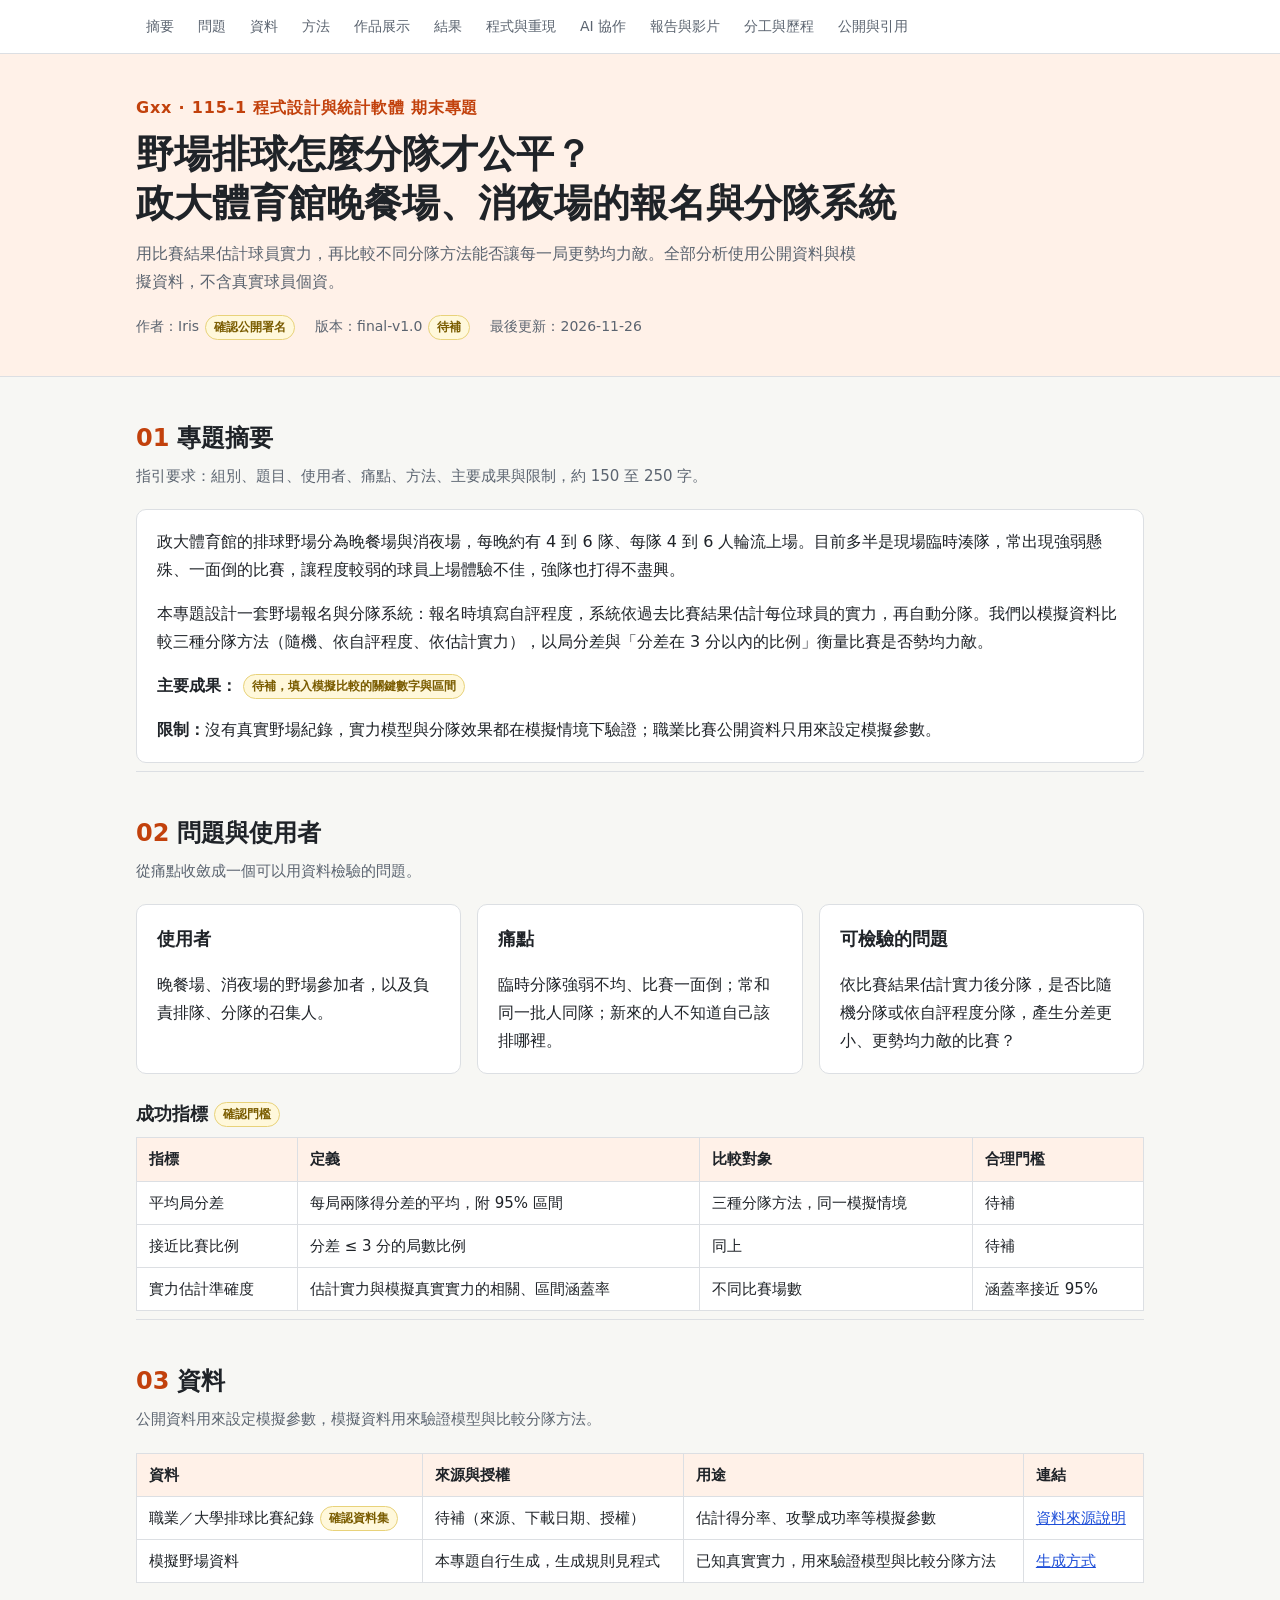
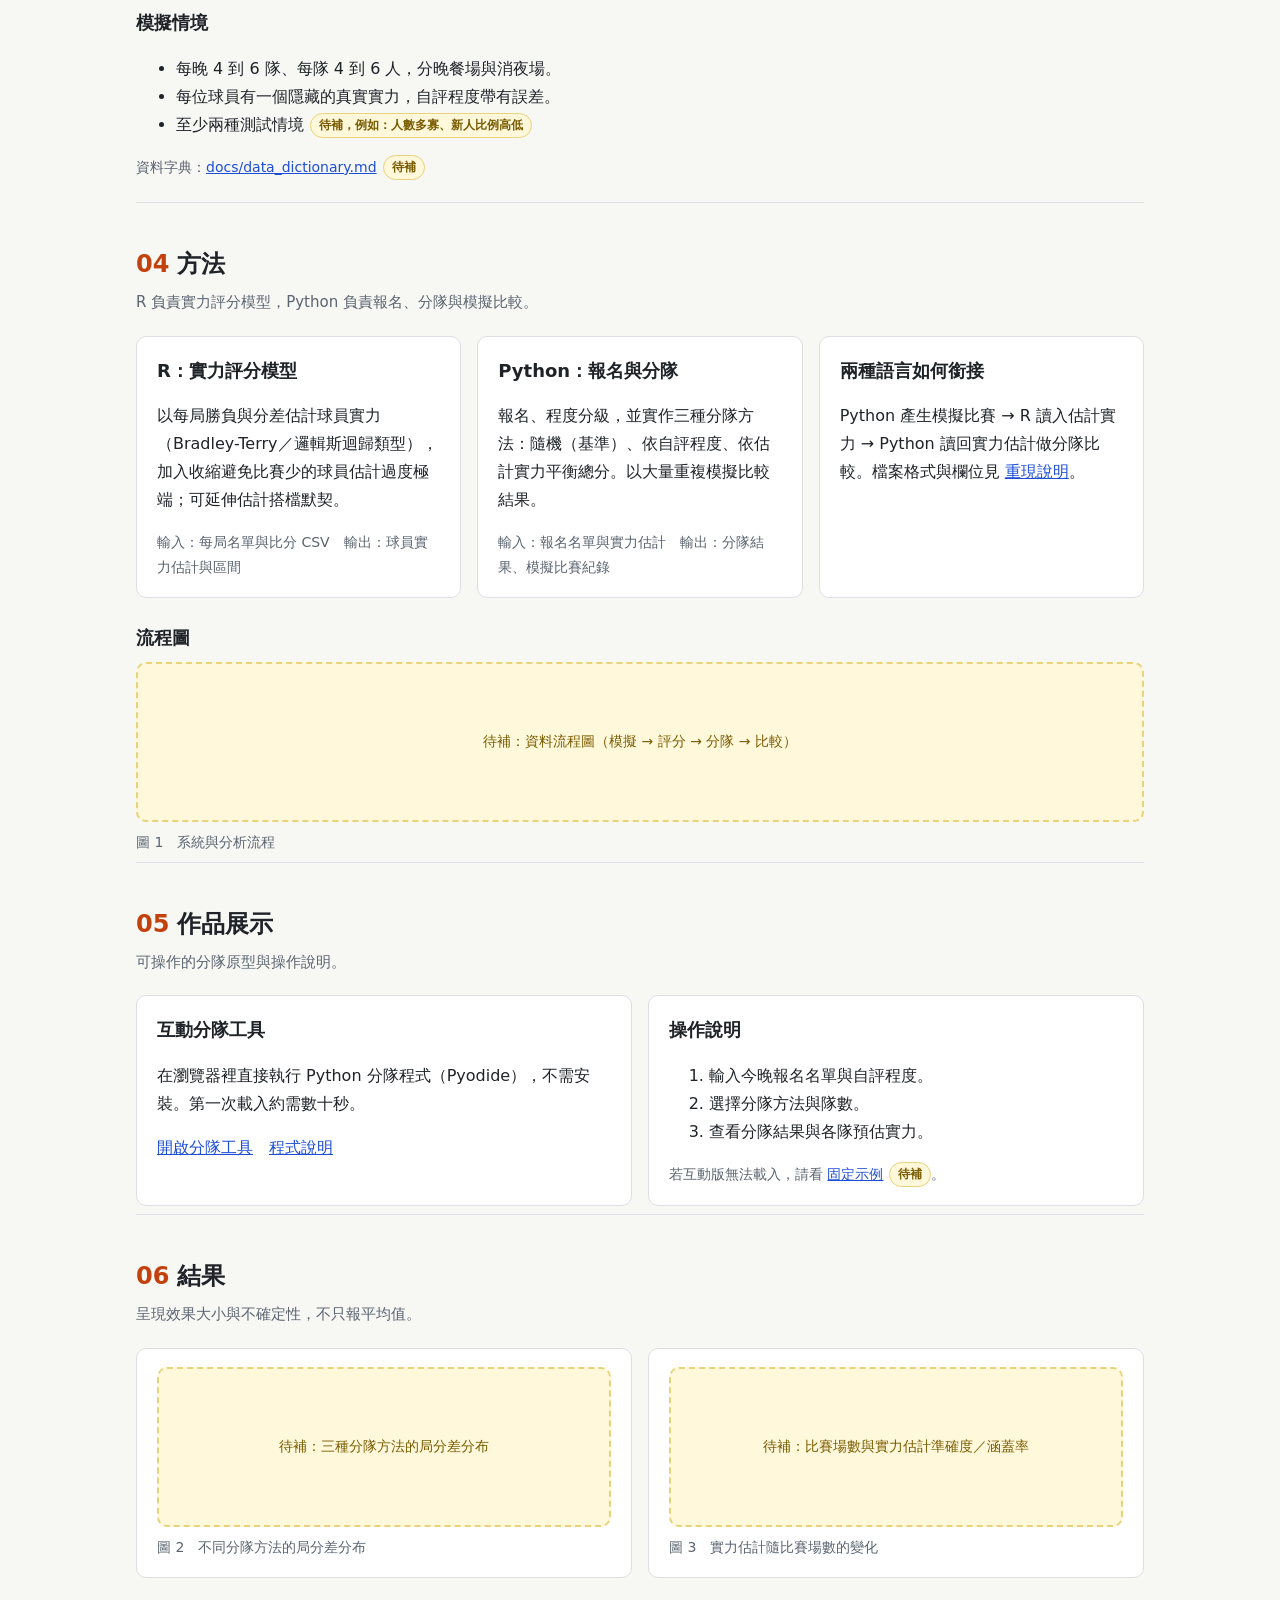
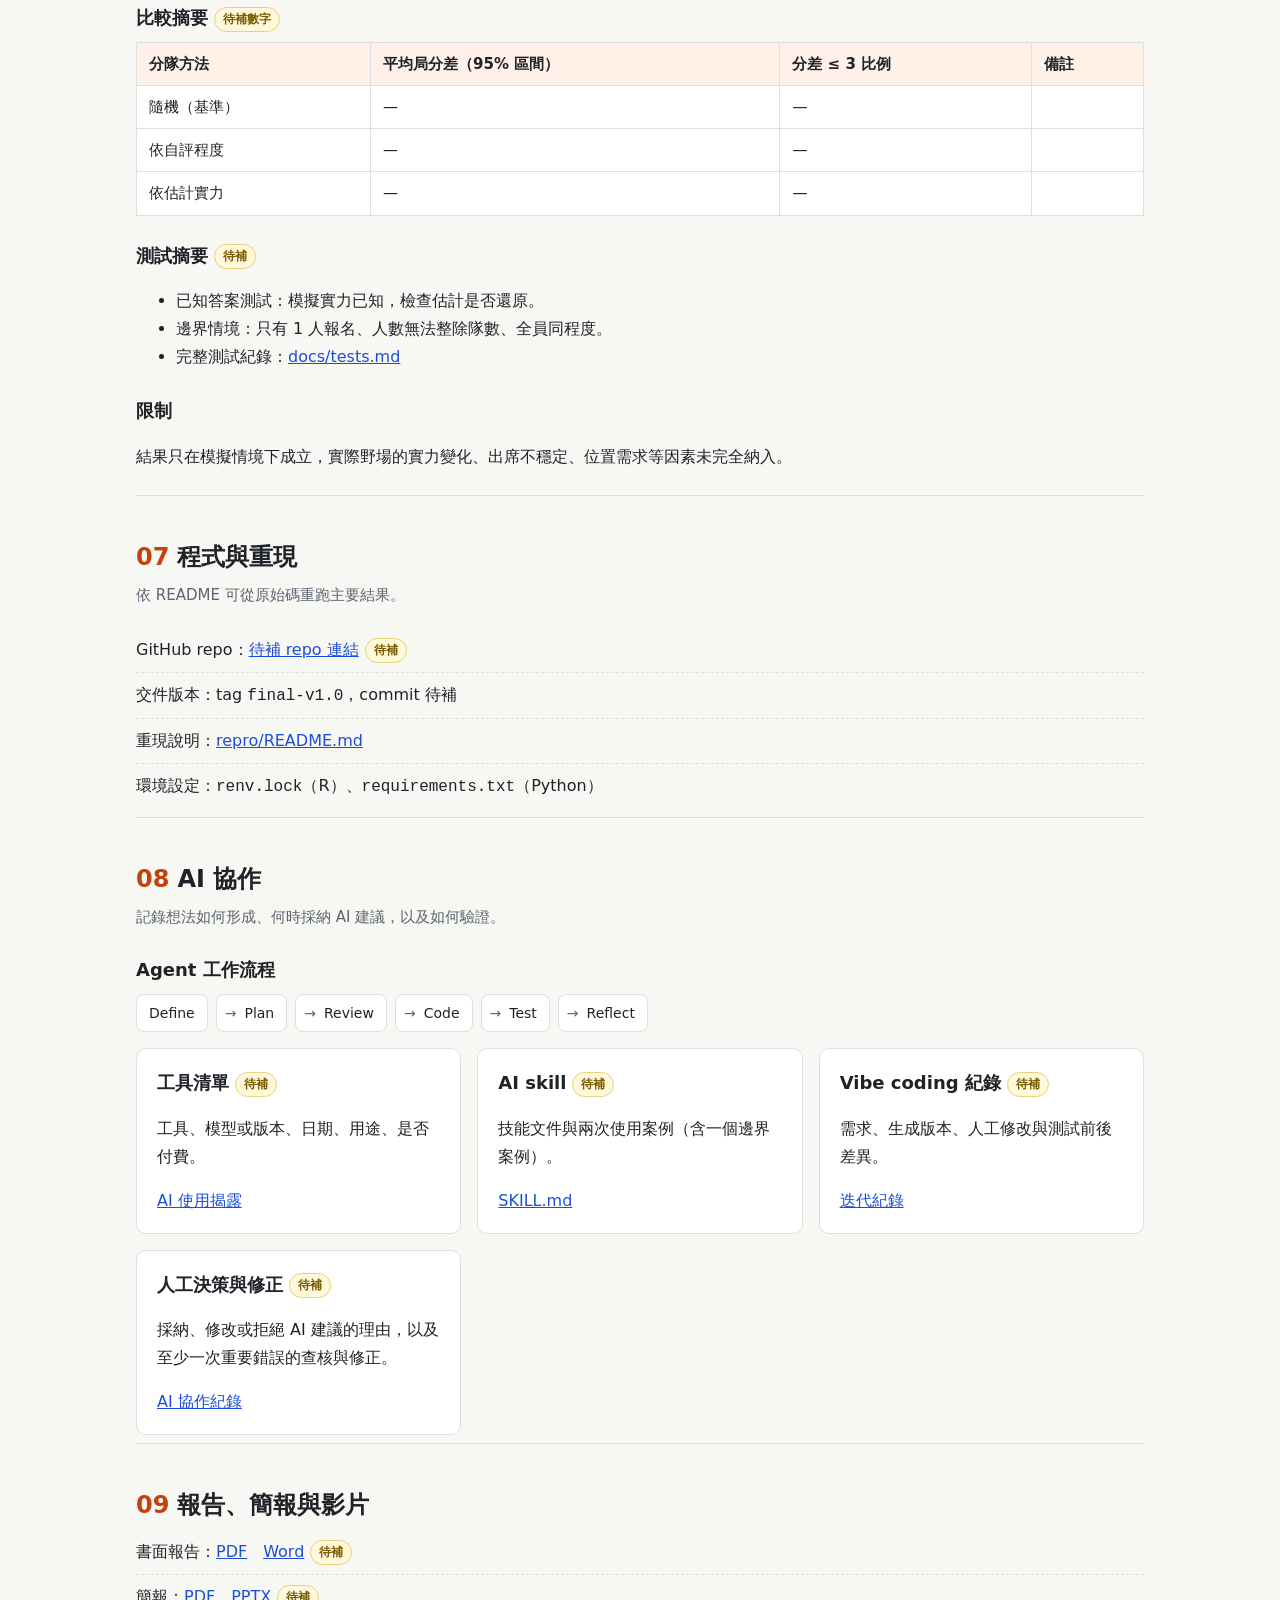
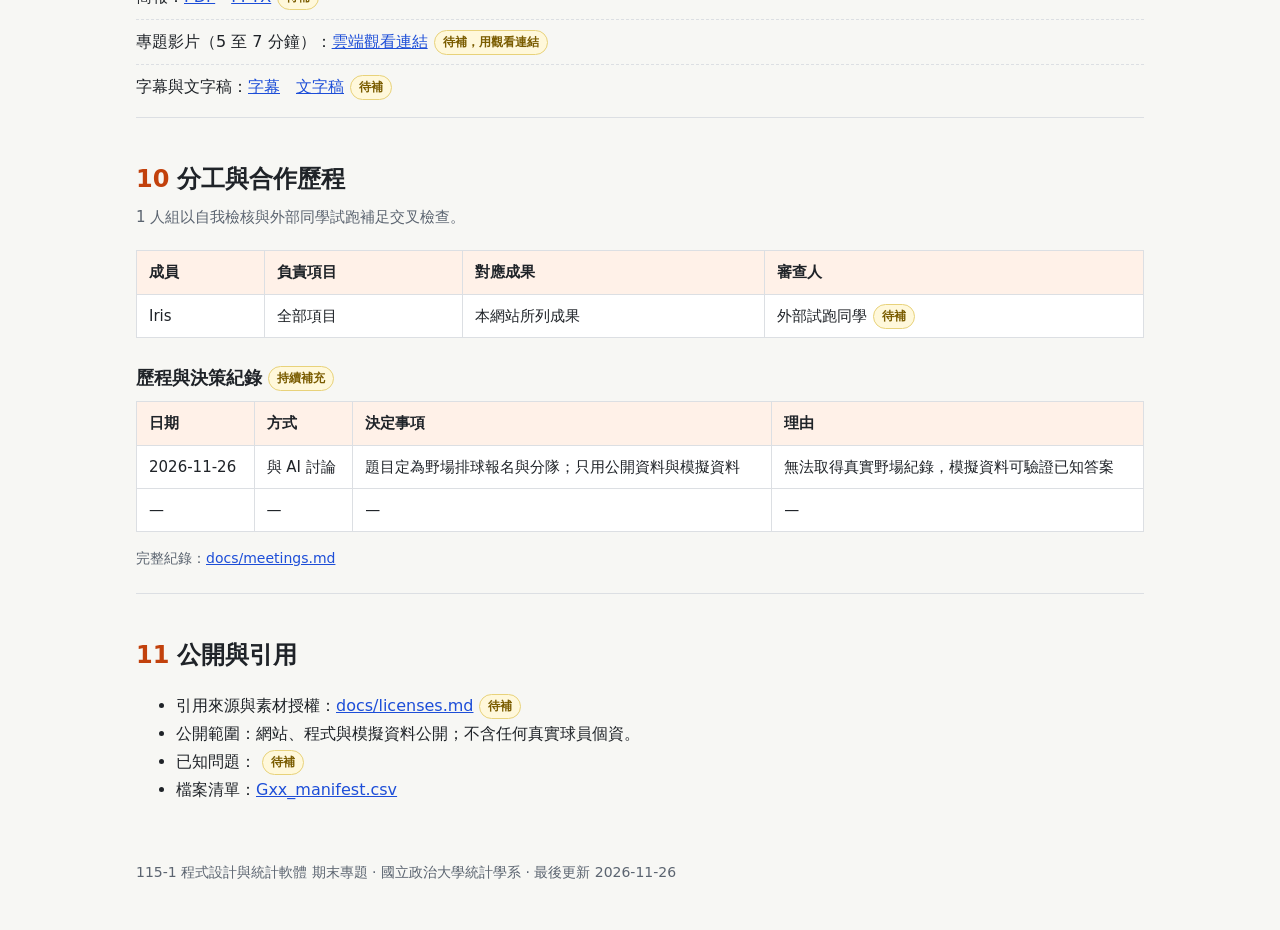
==== commit 9818a520: "更新模擬資料、加入 Python 分隊原型並在作品展示連結 Co-Authored-By: Claude Opus 5.5 <noreply@anthropic.com> Claude-Session" ====
--- a/index.htm
+++ b/index.htm
@@ -146,8 +146,9 @@
     <p class="section-desc">可操作的分隊原型與操作說明。</p>
     <div class="grid">
       <div class="card">
-        <h3>互動分隊工具<span class="todo">待補</span></h3>
-        <div class="placeholder">預計嵌入瀏覽器內執行的分隊原型（例如 Shinylive），或放固定示例截圖</div>
+        <h3>互動分隊工具</h3>
+        <p>在瀏覽器裡直接執行 Python 分隊程式（Pyodide），不需安裝。第一次載入約需數十秒。</p>
+        <p><a href="python-team-split/web/split.html">開啟分隊工具</a>　<a href="python-team-split/README.md">程式說明</a></p>
       </div>
       <div class="card">
         <h3>操作說明</h3>
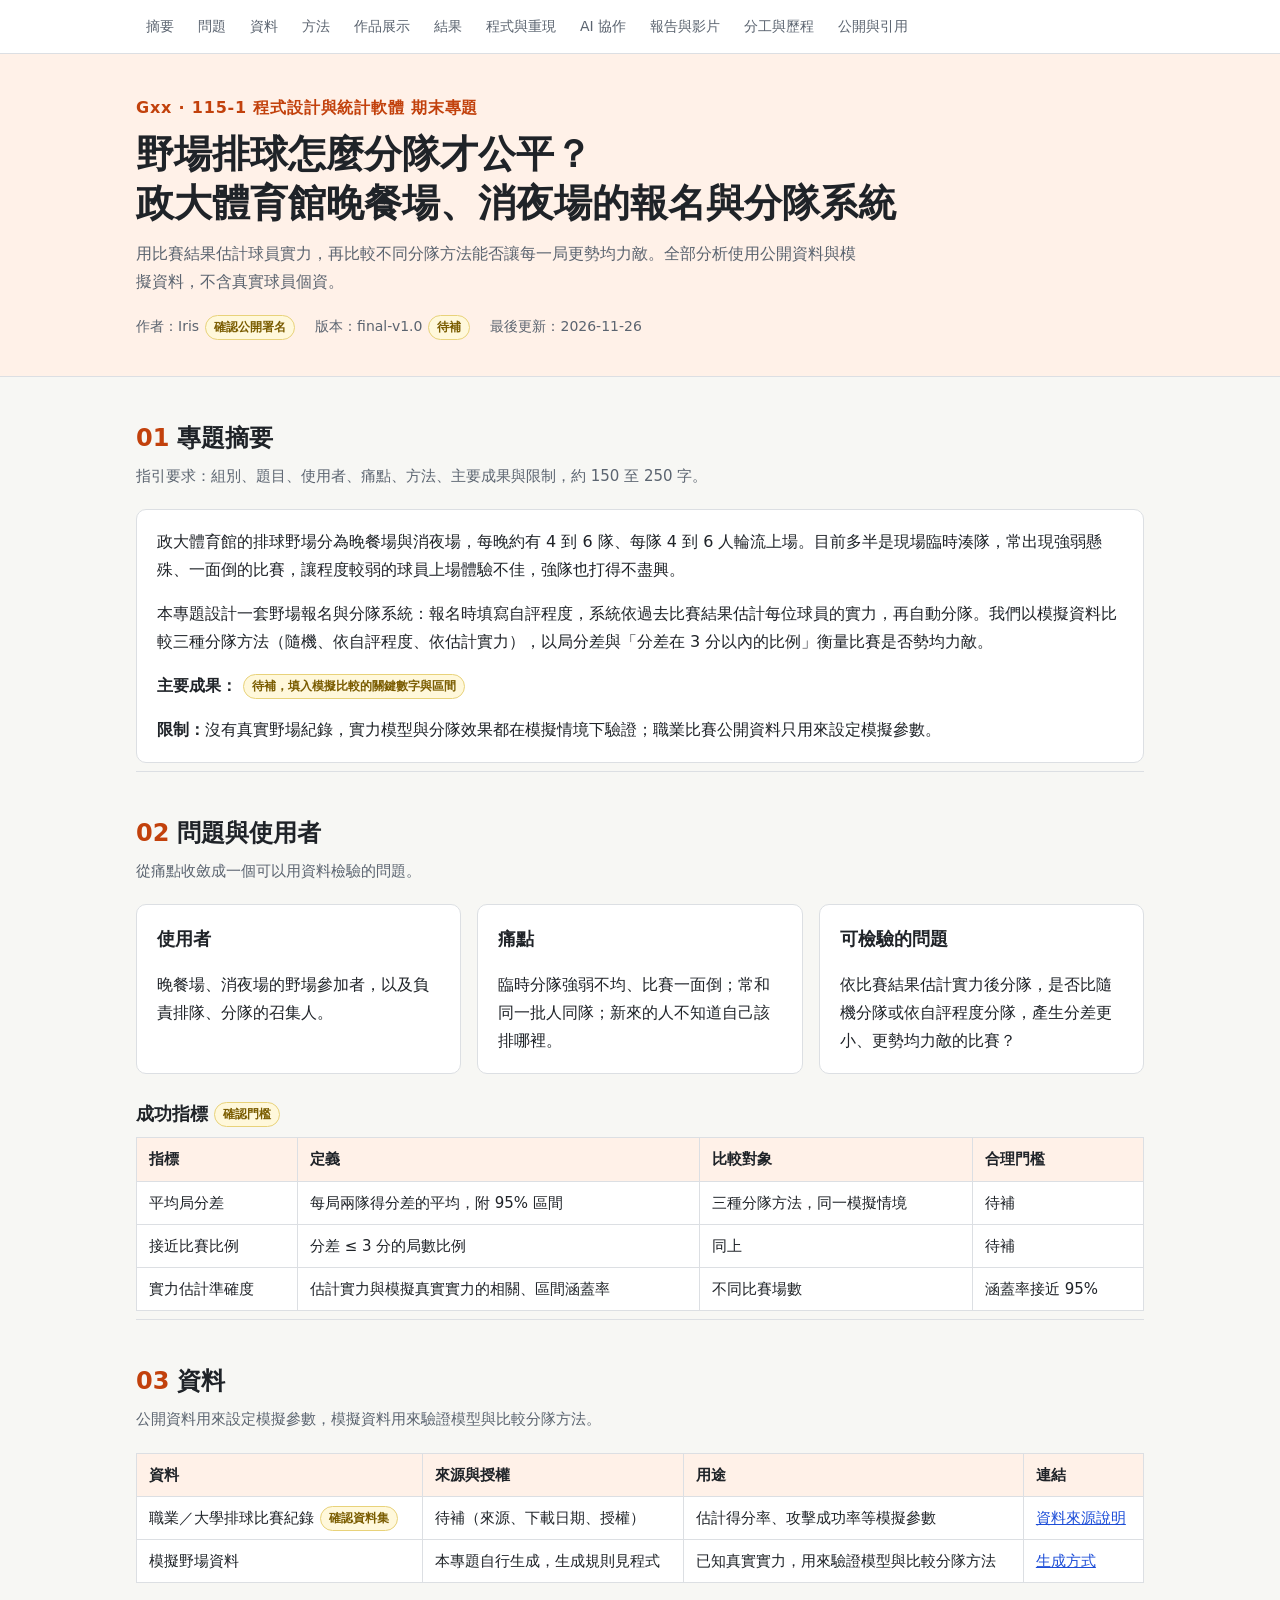
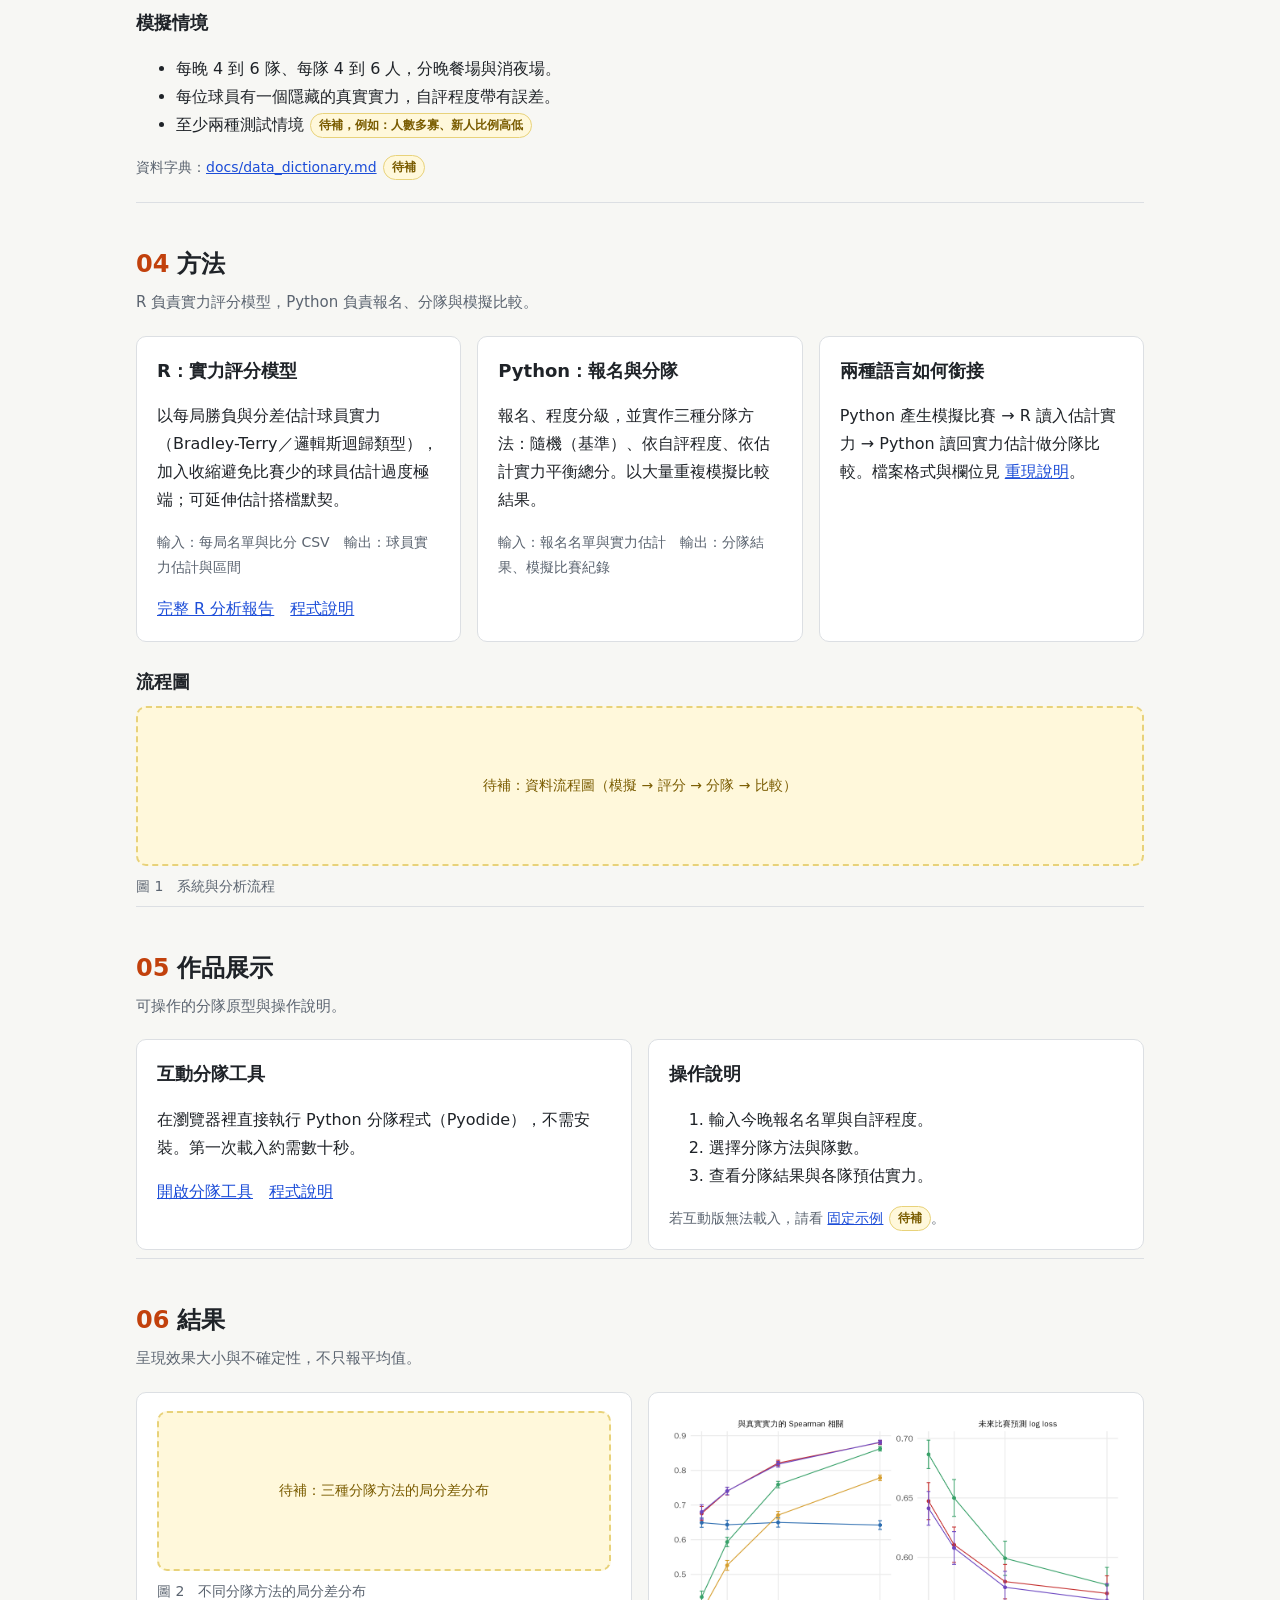
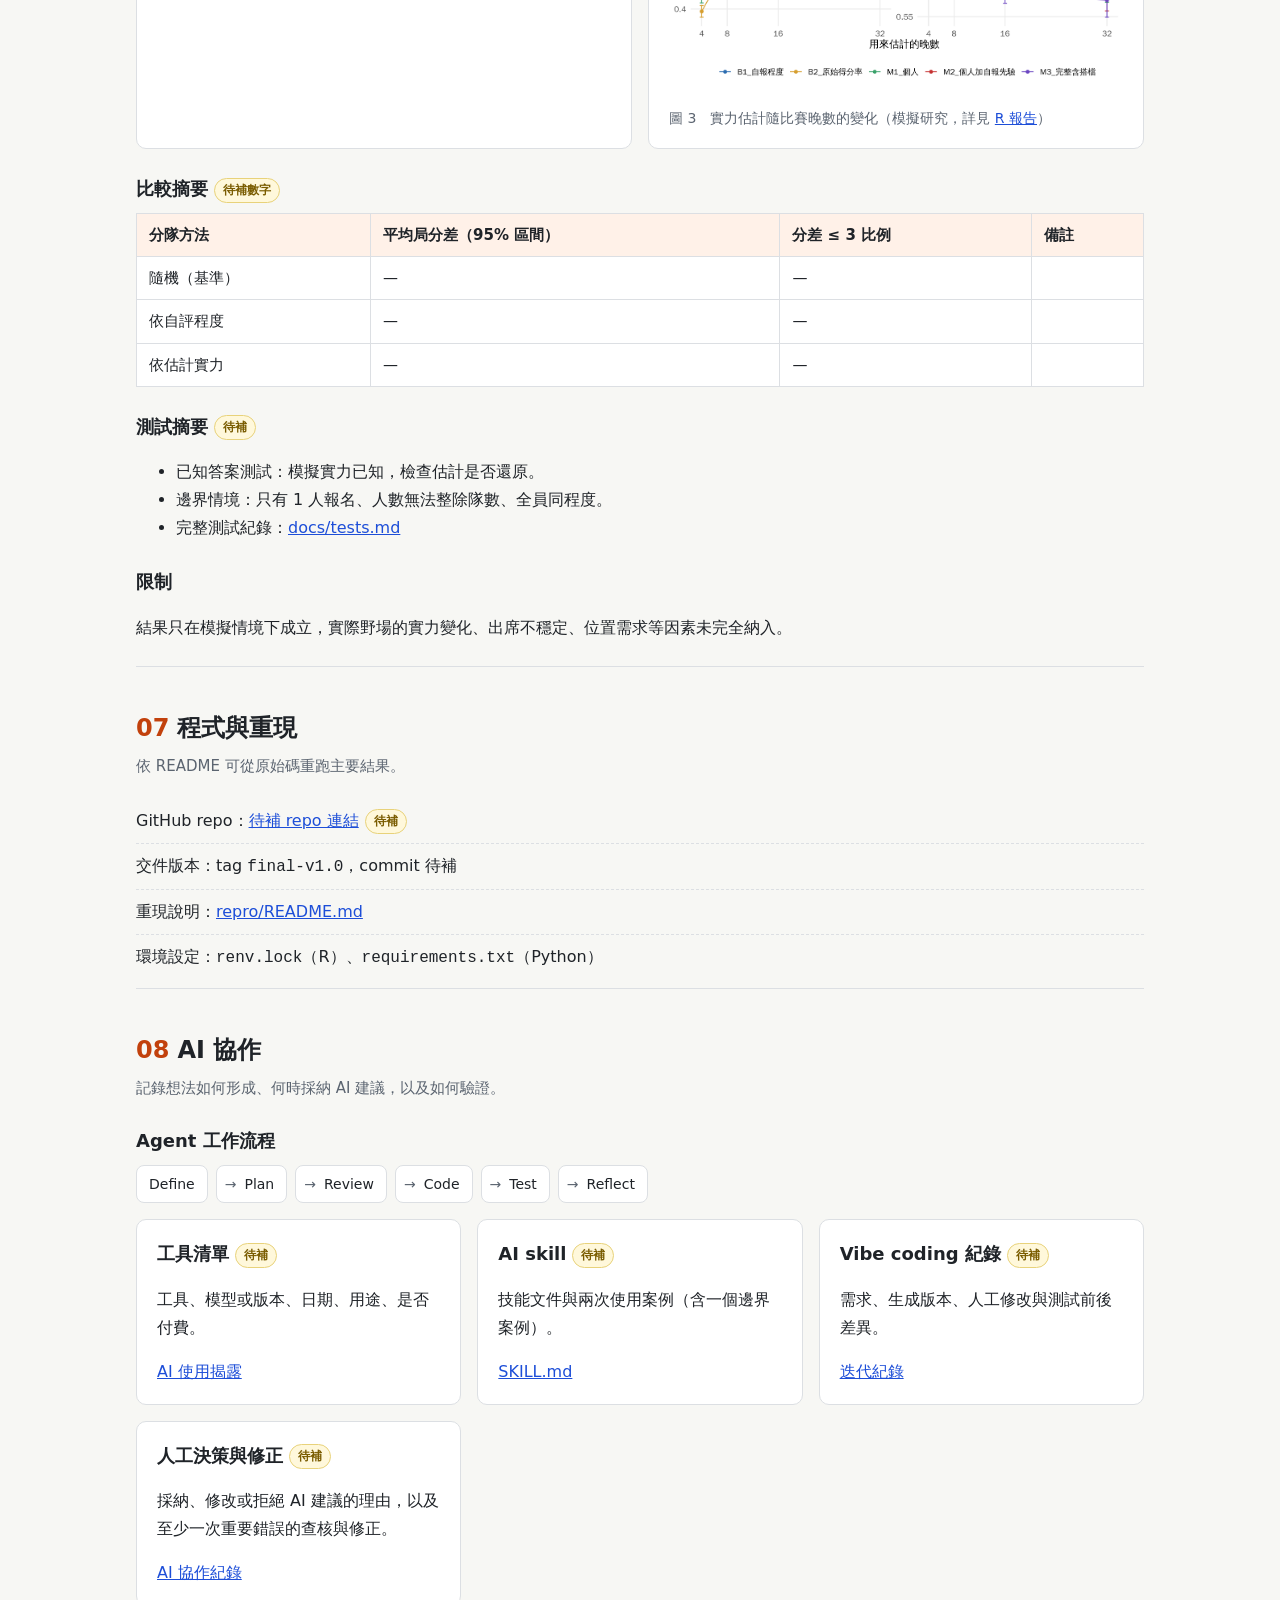
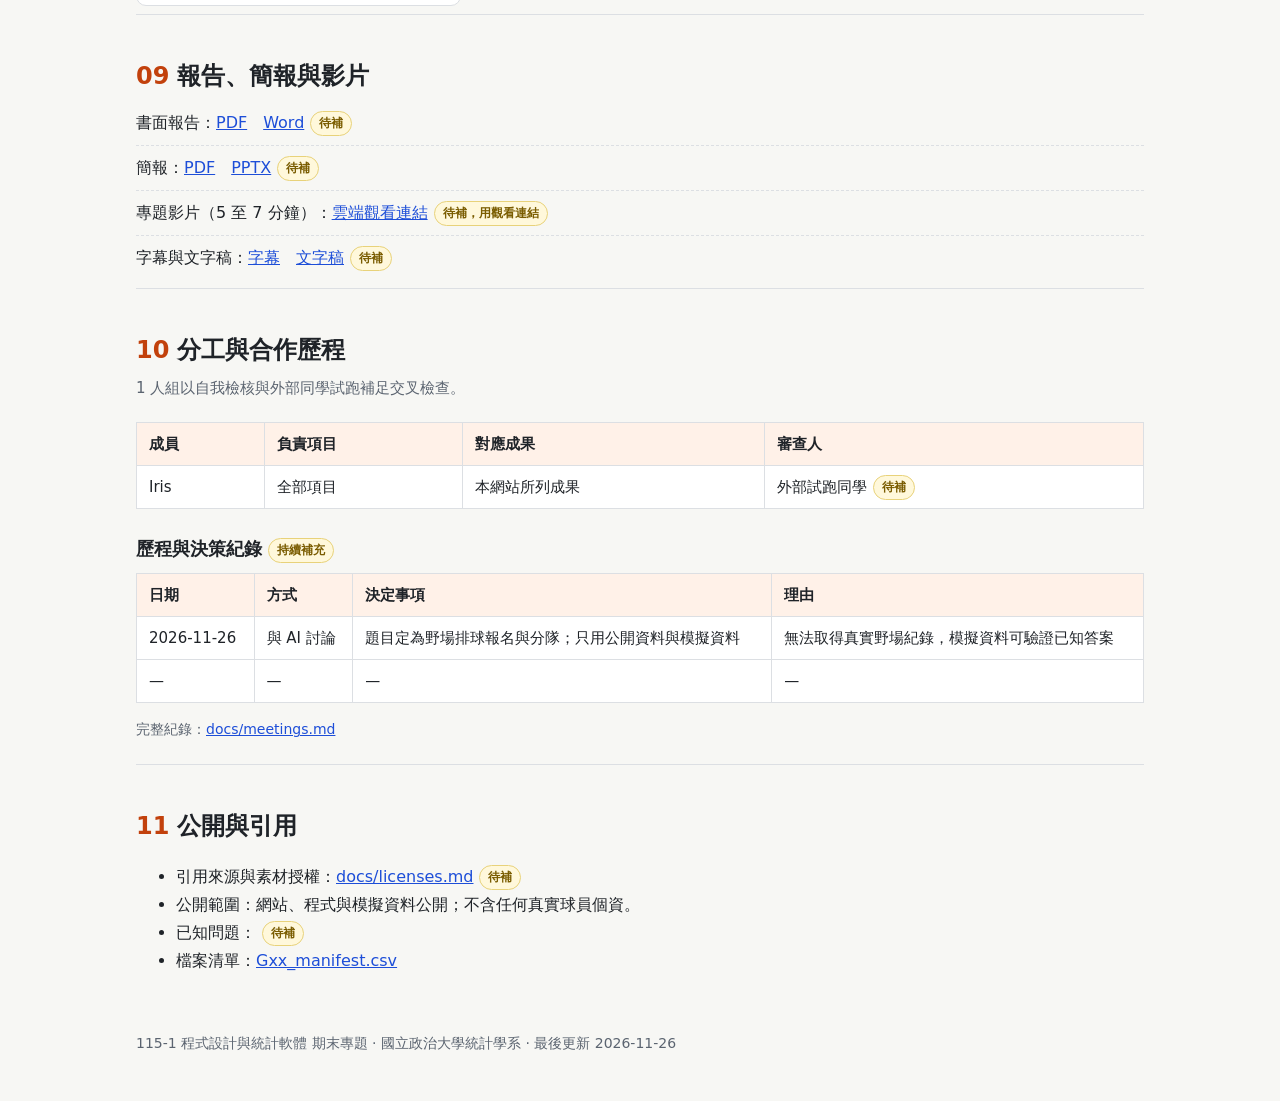
==== commit e51fc3d6: "加入 R 實力評分模型，網站方法與結果連到報告與圖 Co-Authored-By: Claude Opus 5.5 <noreply@anthropic.com> Claude-Session: ht" ====
--- a/index.htm
+++ b/index.htm
@@ -122,6 +122,7 @@
         <h3>R：實力評分模型</h3>
         <p>以每局勝負與分差估計球員實力（Bradley-Terry／邏輯斯迴歸類型），加入收縮避免比賽少的球員估計過度極端；可延伸估計搭檔默契。</p>
         <p class="note">輸入：每局名單與比分 CSV　輸出：球員實力估計與區間</p>
+        <p><a href="r-rating-model/report.html">完整 R 分析報告</a>　<a href="r-rating-model/README.md">程式說明</a></p>
       </div>
       <div class="card">
         <h3>Python：報名與分隊</h3>
@@ -172,8 +173,8 @@
         <figcaption>圖 2　不同分隊方法的局分差分布</figcaption>
       </figure>
       <figure class="card">
-        <div class="placeholder">待補：比賽場數與實力估計準確度／涵蓋率</div>
-        <figcaption>圖 3　實力估計隨比賽場數的變化</figcaption>
+        <img src="r-rating-model/figures/sim-nights-1.png" alt="折線圖：用來估計的晚數從 4 增加到 32 晚時，各模型估計實力與真實實力的 Spearman 相關，以及預測未來比賽的 log loss" style="width:100%;height:auto">
+        <figcaption>圖 3　實力估計隨比賽晚數的變化（模擬研究，詳見 <a href="r-rating-model/report.html">R 報告</a>）</figcaption>
       </figure>
     </div>
     <h3>比較摘要<span class="todo">待補數字</span></h3>
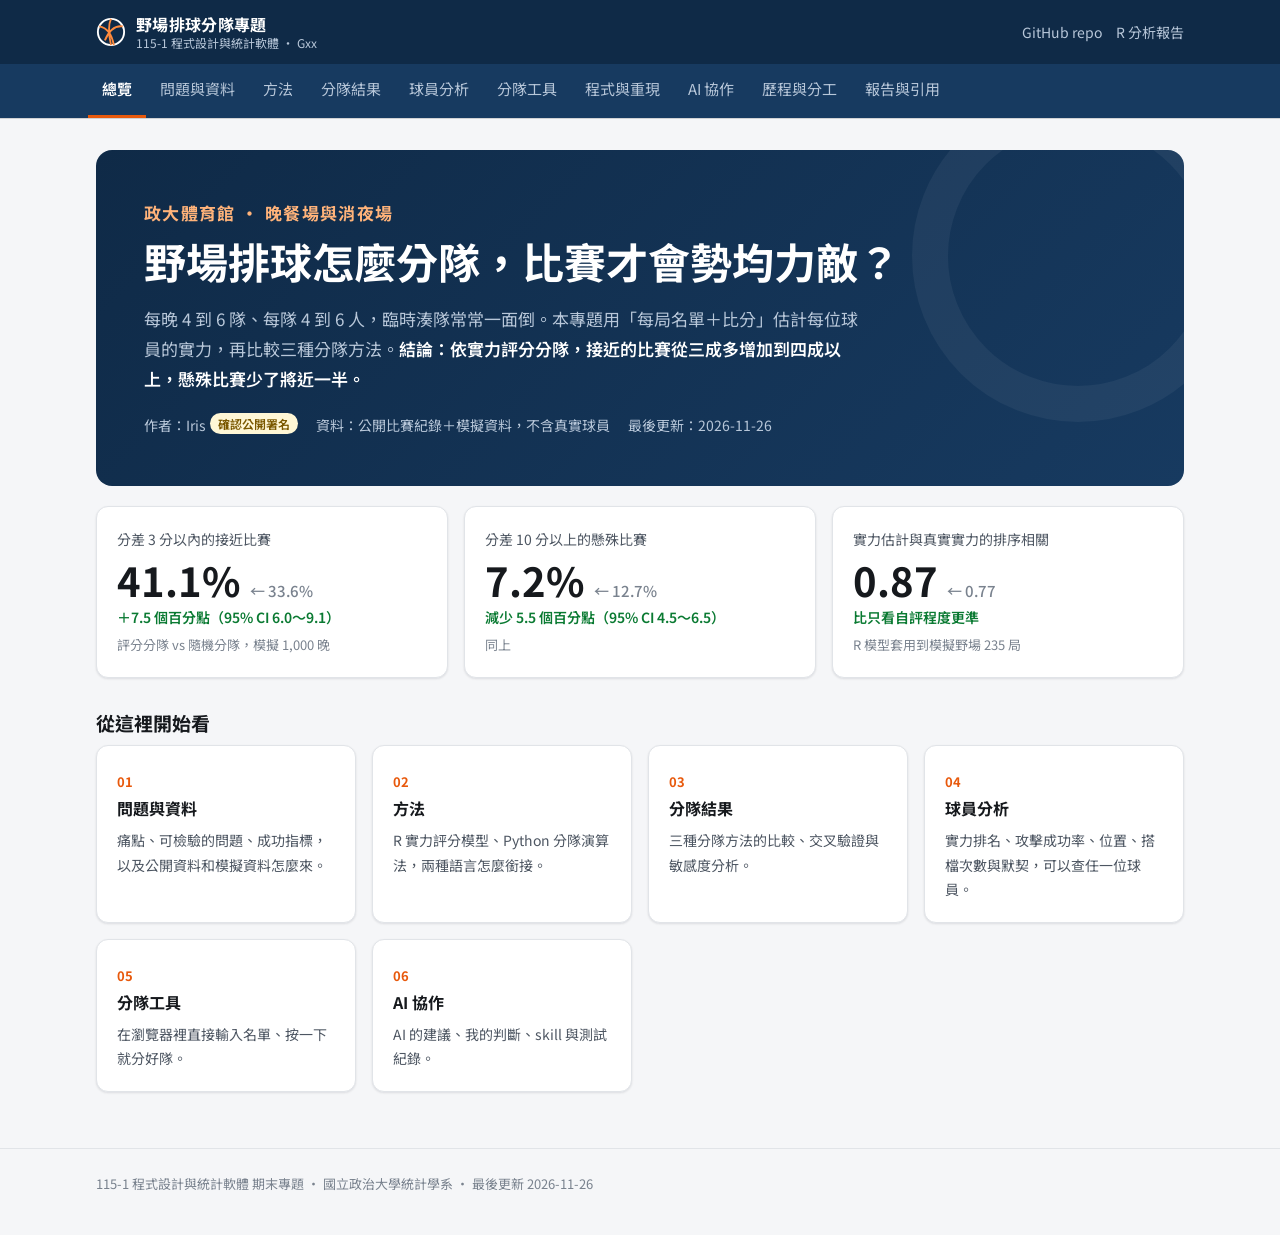
==== commit 4968105d: "網站改版：分頁切換、首頁重點數字、結果圖表、球員分析與查詢 Co-Authored-By: Claude Opus 5.5 <noreply@anthropic.com> Claude-Session" ====
--- a/index.htm
+++ b/index.htm
@@ -4,296 +4,462 @@
   <meta charset="UTF-8">
   <meta name="viewport" content="width=device-width, initial-scale=1">
   <title>野場排球分隊專題</title>
-  <meta name="description" content="115-1 程式設計與統計軟體期末專題：政大體育館排球野場的報名、程度分級與分隊，以模擬資料比較分隊方法是否讓比賽更勢均力敵。">
+  <meta name="description" content="115-1 程式設計與統計軟體期末專題：政大體育館排球野場的報名、程度分級與分隊。用比賽結果估計球員實力，再以模擬比較分隊方法是否讓比賽更勢均力敵。">
+  <link rel="preconnect" href="https://fonts.googleapis.com">
+  <link rel="preconnect" href="https://fonts.gstatic.com" crossorigin>
+  <link href="https://fonts.googleapis.com/css2?family=Noto+Sans+TC:wght@400;500;700&display=swap" rel="stylesheet">
   <link rel="stylesheet" href="assets/style.css">
+  <script>document.documentElement.classList.add('js');</script>
 </head>
 <body>
 
-<!--
-  網站骨架說明（交件前刪除這段）
-  - 標示「待補」的地方是之後要放結果或連結的位置；搜尋 class="todo" 與 class="placeholder" 可找到全部。
-  - 一律使用相對路徑（例如 report/Gxx_Report.pdf），不要寫 C:\ 或 /Users/ 開頭的路徑。
-  - 組別代號尚未公布，先以 Gxx 表示，公布後全部取代。
-  - 若教師另行提供網頁樣版，把各區塊內容搬進樣版即可。
--->
-
-<nav class="topnav" aria-label="頁面導覽">
+<header class="site-header">
+  <div class="wrap">
+    <a class="brand" href="#overview">
+      <svg width="30" height="30" viewBox="0 0 32 32" aria-hidden="true"><circle cx="16" cy="16" r="14" fill="none" stroke="currentColor" stroke-width="2"/><path d="M16 2c-3 6-3 14 0 28M3.5 10c6 1 13 6 15.5 20M28.5 10c-7-1-14 3-19 15" fill="none" stroke="#ff8a3d" stroke-width="2"/></svg>
+      <span>野場排球分隊專題<small>115-1 程式設計與統計軟體 · Gxx</small></span>
+    </a>
+    <nav class="header-links" aria-label="外部連結">
+      <a href="https://github.com/damaria0971731211-sudo/StatSoft_FinalReport_Volleyball">GitHub repo</a>
+      <a href="r-rating-model/report.html">R 分析報告</a>
+    </nav>
+  </div>
+</header>
+
+<nav class="tabs" aria-label="章節">
   <ul>
-    <li><a href="#summary">摘要</a></li>
-    <li><a href="#problem">問題</a></li>
-    <li><a href="#data">資料</a></li>
+    <li><a href="#overview">總覽</a></li>
+    <li><a href="#problem">問題與資料</a></li>
     <li><a href="#methods">方法</a></li>
-    <li><a href="#demo">作品展示</a></li>
-    <li><a href="#results">結果</a></li>
-    <li><a href="#code">程式與重現</a></li>
+    <li><a href="#results">分隊結果</a></li>
+    <li><a href="#players">球員分析</a></li>
+    <li><a href="#demo">分隊工具</a></li>
+    <li><a href="#repro">程式與重現</a></li>
     <li><a href="#ai">AI 協作</a></li>
-    <li><a href="#media">報告與影片</a></li>
-    <li><a href="#team">分工與歷程</a></li>
-    <li><a href="#credits">公開與引用</a></li>
+    <li><a href="#process">歷程與分工</a></li>
+    <li><a href="#deliverables">報告與引用</a></li>
   </ul>
 </nav>
 
-<header class="hero">
-  <div class="hero-inner">
-    <p class="group">Gxx · 115-1 程式設計與統計軟體 期末專題</p>
-    <h1>野場排球怎麼分隊才公平？<br>政大體育館晚餐場、消夜場的報名與分隊系統</h1>
-    <p class="lead">用比賽結果估計球員實力，再比較不同分隊方法能否讓每一局更勢均力敵。全部分析使用公開資料與模擬資料，不含真實球員個資。</p>
-    <div class="meta">
+<main class="wrap">
+
+<!-- ========== 總覽 ========== -->
+<section class="panel" id="p-overview" aria-labelledby="h-overview">
+  <div class="hero">
+    <p class="eyebrow">政大體育館 · 晚餐場與消夜場</p>
+    <h1 id="h-overview">野場排球怎麼分隊，比賽才會勢均力敵？</h1>
+    <p>每晚 4 到 6 隊、每隊 4 到 6 人，臨時湊隊常常一面倒。本專題用「每局名單＋比分」估計每位球員的實力，再比較三種分隊方法。<span class="q">結論：依實力評分分隊，接近的比賽從三成多增加到四成以上，懸殊比賽少了將近一半。</span></p>
+    <div class="hero-meta">
       <span>作者：Iris<span class="todo">確認公開署名</span></span>
-      <span>版本：final-v1.0<span class="todo">待補</span></span>
+      <span>資料：公開比賽紀錄＋模擬資料，不含真實球員</span>
       <span>最後更新：2026-11-26</span>
     </div>
   </div>
-</header>
-
-<main>
-
-  <!-- 01 專題摘要 -->
-  <section id="summary">
-    <h2><span class="num">01</span>專題摘要</h2>
-    <p class="section-desc">指引要求：組別、題目、使用者、痛點、方法、主要成果與限制，約 150 至 250 字。</p>
-    <div class="card">
-      <p>政大體育館的排球野場分為晚餐場與消夜場，每晚約有 4 到 6 隊、每隊 4 到 6 人輪流上場。目前多半是現場臨時湊隊，常出現強弱懸殊、一面倒的比賽，讓程度較弱的球員上場體驗不佳，強隊也打得不盡興。</p>
-      <p>本專題設計一套野場報名與分隊系統：報名時填寫自評程度，系統依過去比賽結果估計每位球員的實力，再自動分隊。我們以模擬資料比較三種分隊方法（隨機、依自評程度、依估計實力），以局分差與「分差在 3 分以內的比例」衡量比賽是否勢均力敵。</p>
-      <p><strong>主要成果：</strong><span class="todo">待補，填入模擬比較的關鍵數字與區間</span></p>
-      <p><strong>限制：</strong>沒有真實野場紀錄，實力模型與分隊效果都在模擬情境下驗證；職業比賽公開資料只用來設定模擬參數。</p>
-    </div>
-  </section>
-
-  <!-- 02 問題 -->
-  <section id="problem">
-    <h2><span class="num">02</span>問題與使用者</h2>
-    <p class="section-desc">從痛點收斂成一個可以用資料檢驗的問題。</p>
-    <div class="grid">
-      <div class="card">
-        <h3>使用者</h3>
-        <p>晚餐場、消夜場的野場參加者，以及負責排隊、分隊的召集人。</p>
+
+  <div class="grid g3 kpis">
+    <div class="card kpi">
+      <div class="label">分差 3 分以內的接近比賽</div>
+      <div class="value">41.1% <span class="from">← 33.6%</span></div>
+      <div class="delta">＋7.5 個百分點（95% CI 6.0～9.1）</div>
+      <div class="sub">評分分隊 vs 隨機分隊，模擬 1,000 晚</div>
+    </div>
+    <div class="card kpi">
+      <div class="label">分差 10 分以上的懸殊比賽</div>
+      <div class="value">7.2% <span class="from">← 12.7%</span></div>
+      <div class="delta">減少 5.5 個百分點（95% CI 4.5～6.5）</div>
+      <div class="sub">同上</div>
+    </div>
+    <div class="card kpi">
+      <div class="label">實力估計與真實實力的排序相關</div>
+      <div class="value">0.87 <span class="from">← 0.77</span></div>
+      <div class="delta">比只看自評程度更準</div>
+      <div class="sub">R 模型套用到模擬野場 235 局</div>
+    </div>
+  </div>
+
+  <h3>從這裡開始看</h3>
+  <div class="grid g3 navcards">
+    <a class="card" href="#problem"><span class="num">01</span><h4>問題與資料</h4><p>痛點、可檢驗的問題、成功指標，以及公開資料和模擬資料怎麼來。</p></a>
+    <a class="card" href="#methods"><span class="num">02</span><h4>方法</h4><p>R 實力評分模型、Python 分隊演算法，兩種語言怎麼銜接。</p></a>
+    <a class="card" href="#results"><span class="num">03</span><h4>分隊結果</h4><p>三種分隊方法的比較、交叉驗證與敏感度分析。</p></a>
+    <a class="card" href="#players"><span class="num">04</span><h4>球員分析</h4><p>實力排名、攻擊成功率、位置、搭檔次數與默契，可以查任一位球員。</p></a>
+    <a class="card" href="#demo"><span class="num">05</span><h4>分隊工具</h4><p>在瀏覽器裡直接輸入名單、按一下就分好隊。</p></a>
+    <a class="card" href="#ai"><span class="num">06</span><h4>AI 協作</h4><p>AI 的建議、我的判斷、skill 與測試紀錄。</p></a>
+  </div>
+</section>
+
+<!-- ========== 問題與資料 ========== -->
+<section class="panel" id="p-problem" aria-labelledby="h-problem">
+  <div class="panel-head">
+    <p class="eyebrow">01 · 問題與資料</p>
+    <h2 id="h-problem">從「分隊不公平」到可以檢驗的統計問題</h2>
+    <p>報名、分級、分隊只是介面；這個專題的核心是：能不能從比賽結果把球員實力估準，以及估出來的實力是否真的讓比賽更接近。</p>
+    <div class="rubric"><span>對應評分：問題與構想 15</span><span>資料品質 15</span></div>
+  </div>
+
+  <div class="grid g3">
+    <div class="card"><h4>使用者</h4><p class="muted">晚餐場、消夜場的野場參加者，以及現場負責排隊、分隊的召集人。</p></div>
+    <div class="card"><h4>痛點</h4><p class="muted">臨時分隊強弱不均、比賽一面倒；新來的人不知道自己程度；常常跟同一批人同隊。</p></div>
+    <div class="card"><h4>研究問題</h4><p class="muted">依比賽結果估計的實力分隊，是否比隨機分隊或依自評程度分隊，產生更勢均力敵的比賽？</p></div>
+  </div>
+
+  <h3>成功指標</h3>
+  <div class="table-wrap">
+    <table>
+      <thead><tr><th>指標</th><th>定義</th><th>比較方式</th></tr></thead>
+      <tbody>
+        <tr><td>接近比賽比例</td><td>每局分差 ≤ 3 分的比例（主要指標）</td><td>三種分隊方法在同一批模擬夜晚上配對比較，附 95% 區間</td></tr>
+        <tr><td>懸殊比賽比例</td><td>每局分差 ≥ 10 分的比例</td><td>同上</td></tr>
+        <tr><td>平均分差</td><td>每局兩隊得分差的平均</td><td>同上</td></tr>
+        <tr><td>上場公平</td><td>每人上場局數的標準差</td><td>確認分隊沒有讓某些人一直坐板凳</td></tr>
+        <tr><td>實力估計準確度</td><td>估計實力與真實實力的 Spearman 相關、95% 區間涵蓋率</td><td>真實實力已知的模擬資料</td></tr>
+      </tbody>
+    </table>
+  </div>
+
+  <h3>資料：三份來源，各有用途</h3>
+  <p class="muted">沒有真實野場紀錄，所以用公開比賽資料設定參數與驗證模型，再用模擬資料回答研究問題。模擬資料的「真實實力」已知，可以檢查模型有沒有估對。</p>
+  <div class="table-wrap">
+    <table>
+      <thead><tr><th>資料</th><th>規模</th><th>來源與授權</th><th>用途</th></tr></thead>
+      <tbody>
+        <tr><td>德國排球甲級聯賽每局比分 2013/14–2018/19</td><td class="num">6,330 局</td><td>R 套件 <a href="https://github.com/bozhinvi/volleystat">volleystat</a>，CC0</td><td>用上半季預測下半季，驗證實力模型；借用實力離散程度與平均分差</td></tr>
+        <tr><td>DataVolley 範例比賽（逐球紀錄）</td><td class="num">127 球</td><td>R 套件 <a href="https://github.com/openvolley/datavolley">datavolley</a>，MIT</td><td>設定攻擊得分率、失誤率、被攔率等技術統計基準</td></tr>
+        <tr><td>模擬野場資料 <code>volley-sim</code></td><td class="num">6 週、235 局、80 人</td><td>本專題自行生成，種子 20261126</td><td>逐球模擬發球、攻擊、攔網與搭檔默契；當作「野場紀錄」</td></tr>
+      </tbody>
+    </table>
+  </div>
+  <p class="note">資料字典與生成規則：<a href="volley-sim/README.md">volley-sim/README.md</a>。所有球員都是代號（P001–P080），沒有真實人物。</p>
+</section>
+
+<!-- ========== 方法 ========== -->
+<section class="panel" id="p-methods" aria-labelledby="h-methods">
+  <div class="panel-head">
+    <p class="eyebrow">02 · 方法</p>
+    <h2 id="h-methods">R 估實力，Python 分隊與模擬</h2>
+    <p>兩種語言各做一件實質的事，用 CSV 銜接：Python 產生比賽，R 估實力，Python 再讀回實力做分隊比較。</p>
+    <div class="rubric"><span>對應評分：統計方法 20</span><span>程式與重現 15</span></div>
+  </div>
+
+  <div class="flow" role="list" aria-label="分析流程">
+    <div class="step" role="listitem"><span class="lang py">Python</span><h4>1 模擬野場</h4><p>依公開資料的參數，逐球模擬 6 週的晚餐場與消夜場。</p><div class="io">輸出 games.csv、game_players.csv</div></div>
+    <div class="step" role="listitem"><span class="lang r">R</span><h4>2 估計實力</h4><p>逐球 Bradley–Terry 模型，自評程度當先驗，搭檔默契收縮到 0。</p><div class="io">輸出 ratings_volley_sim.csv</div></div>
+    <div class="step" role="listitem"><span class="lang py">Python</span><h4>3 分隊</h4><p>隨機、自評程度蛇形、評分最佳化三種方法。</p><div class="io">輸出各隊名單</div></div>
+    <div class="step" role="listitem"><span class="lang py">Python</span><h4>4 模擬比較</h4><p>同一批夜晚用三種方法各分一次，比較分差與上場公平。評分誤差依 R 模型的精度設定。</p><div class="io">輸出 summary.json</div></div>
+  </div>
+
+  <h3>R：逐球 Bradley–Terry 實力模型</h3>
+  <div class="grid g2">
+    <div class="card">
+      <p>把一局看成很多個「球」。A 隊每一球得分機率 <i>p</i> 的 logit，等於兩隊平均實力之差，加上隊內搭檔默契之差，再加上人數差的效果。</p>
+      <pre><code>logit(p) = (θ̄A − θ̄B) + (γ̄A − γ̄B) + δ (nA − nB)
+θi  ~ N(β·(自評程度 − 3), σ²)   個人實力
+γjk ~ N(0, τ²)                  兩人同隊的額外默契</code></pre>
+      <p class="small muted">σ、τ 用經驗貝氏（Laplace 近似的邊際概似）估計；打得少的人會被拉向同程度的平均。只用 base R 與 Matrix，程式可以逐行讀懂。</p>
+    </div>
+    <div class="card">
+      <h4>三層驗證</h4>
+      <div class="table-wrap">
+        <table>
+          <thead><tr><th>驗證</th><th>結果</th></tr></thead>
+          <tbody>
+            <tr><td>德甲真實比分，預測下半季 3,105 局</td><td>命中率 69%，log loss 0.585（擲硬幣 0.693）</td></tr>
+            <tr><td>自己的模擬，16 晚資料</td><td>排序相關 0.82，95% 區間實際涵蓋約 91–93%</td></tr>
+            <tr><td>Python 模擬器（機制不同）</td><td>排序相關 0.87，比只看自評的 0.77 高</td></tr>
+          </tbody>
+        </table>
       </div>
-      <div class="card">
-        <h3>痛點</h3>
-        <p>臨時分隊強弱不均、比賽一面倒；常和同一批人同隊；新來的人不知道自己該排哪裡。</p>
+      <p class="small"><a href="r-rating-model/report.html">看完整 R 分析報告</a>（含公式、校準圖、敏感度分析）</p>
+    </div>
+  </div>
+
+  <h3>Python：三種分隊方法</h3>
+  <div class="grid g3">
+    <div class="card tight"><h4><span style="color:var(--series-1)">●</span> 隨機（基準）</h4><p class="small muted">把報名的人隨機分成 4 到 6 隊，模擬現場臨時湊隊。</p></div>
+    <div class="card tight"><h4><span style="color:var(--series-2)">●</span> 自評程度蛇形</h4><p class="small muted">依自評 1–5 級排序，用 1→N、N→1 的蛇形順序輪流分人。這是現場最常見的做法。</p></div>
+    <div class="card tight"><h4><span style="color:var(--series-3)">●</span> 評分最佳化</h4><p class="small muted">以實力評分做蛇形起點（實際使用時讀入 R 模型的估計），再兩兩交換球員，縮小最強與最弱隊的差距，並盡量讓每隊有舉球員。</p></div>
+  </div>
+</section>
+
+<!-- ========== 分隊結果 ========== -->
+<section class="panel" id="p-results" aria-labelledby="h-results">
+  <div class="panel-head">
+    <p class="eyebrow">03 · 分隊結果</p>
+    <h2 id="h-results">評分分隊讓接近的比賽變多，懸殊比賽變少</h2>
+    <p>模擬 1,000 個晚上，每晚用三種方法各分一次隊、打同樣的時間。點是平均，橫線是 95% 信賴區間。</p>
+    <div class="rubric"><span>對應評分：統計方法 20</span><span>表達 10</span></div>
+  </div>
+
+  <div class="card">
+    <div class="legend" aria-hidden="true"><span><i style="background:var(--series-1)"></i>隨機</span><span><i style="background:var(--series-2)"></i>自評程度蛇形</span><span><i style="background:var(--series-3)"></i>評分最佳化</span></div>
+    <div class="grid g3" id="chart-methods"></div>
+    <figcaption>圖 1　三種分隊方法的比賽結果（模擬 1,000 晚，資料：<a href="python-team-split/results/summary.json">summary.json</a>）。把滑鼠移到點上可看數值。</figcaption>
+  </div>
+
+  <h3>完整數字</h3>
+  <div class="table-wrap">
+    <table>
+      <thead><tr><th>指標</th><th class="num">隨機</th><th class="num">自評程度蛇形</th><th class="num">評分最佳化</th><th>評分最佳化 − 蛇形（95% CI）</th></tr></thead>
+      <tbody>
+        <tr><td>接近比賽比例（分差 ≤ 3）</td><td class="num">33.6%</td><td class="num">38.1%</td><td class="num"><b>41.1%</b></td><td>＋2.9 個百分點（1.5～4.4）</td></tr>
+        <tr><td>懸殊比賽比例（分差 ≥ 10）</td><td class="num">12.7%</td><td class="num">8.6%</td><td class="num"><b>7.2%</b></td><td>−1.4 個百分點（−2.2～−0.6）</td></tr>
+        <tr><td>平均分差</td><td class="num">5.53</td><td class="num">5.05</td><td class="num"><b>4.83</b></td><td>−0.22 分（−0.30～−0.14）</td></tr>
+        <tr><td>最強與最弱隊真實實力差</td><td class="num">1.00</td><td class="num">0.65</td><td class="num"><b>0.37</b></td><td>−0.28（−0.30～−0.27）</td></tr>
+        <tr><td>每人上場局數標準差</td><td class="num">0.67</td><td class="num">0.66</td><td class="num"><b>0.65</b></td><td>−0.02（−0.03～−0.00）</td></tr>
+      </tbody>
+    </table>
+  </div>
+
+  <h3>結論站得住嗎？</h3>
+  <div class="grid g2">
+    <div class="card">
+      <h4>換一套模擬引擎再比一次</h4>
+      <p class="small muted">把三種方法放進機制不同的 <code>volley-sim</code>（逐球攻防＋搭檔默契）重跑 500 晚，順序一樣：平均分差 隨機 5.62、蛇形 5.02、評分最佳化 4.78。評分最佳化 − 蛇形 = −0.24 分（95% CI −0.37～−0.10）。</p>
+    </div>
+    <div class="card">
+      <h4>敏感度分析：自評和評分有多不準</h4>
+      <p class="small muted">在 9 種情境下，評分最佳化都最好。自評越不準，蛇形越接近隨機；評分誤差變大時，評分最佳化的優勢縮小。</p>
+      <div class="table-wrap">
+        <table>
+          <thead><tr><th>自評雜訊</th><th class="num">隨機</th><th class="num">蛇形</th><th class="num">評分最佳化</th></tr></thead>
+          <tbody>
+            <tr><td>低（0.3）</td><td class="num">33.3%</td><td class="num">40.1%</td><td class="num">40.5%</td></tr>
+            <tr><td>中（0.7）</td><td class="num">33.3%</td><td class="num">37.9%</td><td class="num">40.2%</td></tr>
+            <tr><td>高（1.2）</td><td class="num">33.3%</td><td class="num">37.2%</td><td class="num">38.0%</td></tr>
+          </tbody>
+        </table>
       </div>
-      <div class="card">
-        <h3>可檢驗的問題</h3>
-        <p>依比賽結果估計實力後分隊，是否比隨機分隊或依自評程度分隊，產生分差更小、更勢均力敵的比賽？</p>
+      <p class="small muted">表中為接近比賽比例，評分誤差固定在中等（0.8），每格 200 晚。</p>
+    </div>
+  </div>
+
+  <h3>限制</h3>
+  <ul class="muted">
+    <li>結果建立在模擬上；野場的實力差異、自評準確度是依公開資料推估的假設，已用敏感度分析檢查。</li>
+    <li>真實比賽的 deuce 比「每球獨立」假設多約 16%，模型對分差的不確定性略為低估，但不影響實力排序。</li>
+    <li>分得越平均，模型從比賽中「學」實力越慢；實務上可以保留一點隨機性。</li>
+  </ul>
+</section>
+
+<!-- ========== 球員分析 ========== -->
+<section class="panel" id="p-players" aria-labelledby="h-players">
+  <div class="panel-head">
+    <p class="eyebrow">04 · 球員分析</p>
+    <h2 id="h-players">實力、攻擊、位置與搭檔</h2>
+    <p>以模擬野場 6 週、235 局的資料示範系統能產出的球員統計。所有球員都是模擬代號；實際使用時只給本人看自己的資料，不公開排名。</p>
+    <div class="rubric"><span>對應評分：統計方法 20</span><span>資料品質 15</span></div>
+  </div>
+
+  <h3>查一位球員</h3>
+  <div class="card">
+    <div class="picker"><label for="player-select">球員</label><select id="player-select"></select><span class="small muted" id="player-sub"></span></div>
+    <div class="stat-row" id="player-stats"></div>
+    <div class="grid g2" style="margin-top:16px">
+      <div>
+        <h4>實力在全體中的位置</h4>
+        <div class="chart" id="chart-forest"></div>
+        <figcaption>80 位球員的估計實力（點）與 95% 區間（線），由高到低排列；橘色是目前選的球員。</figcaption>
       </div>
-    </div>
-    <h3>成功指標<span class="todo">確認門檻</span></h3>
-    <div class="table-wrap">
-      <table>
-        <thead><tr><th>指標</th><th>定義</th><th>比較對象</th><th>合理門檻</th></tr></thead>
-        <tbody>
-          <tr><td>平均局分差</td><td>每局兩隊得分差的平均，附 95% 區間</td><td>三種分隊方法，同一模擬情境</td><td>待補</td></tr>
-          <tr><td>接近比賽比例</td><td>分差 ≤ 3 分的局數比例</td><td>同上</td><td>待補</td></tr>
-          <tr><td>實力估計準確度</td><td>估計實力與模擬真實實力的相關、區間涵蓋率</td><td>不同比賽場數</td><td>涵蓋率接近 95%</td></tr>
-        </tbody>
-      </table>
-    </div>
-  </section>
-
-  <!-- 03 資料 -->
-  <section id="data">
-    <h2><span class="num">03</span>資料</h2>
-    <p class="section-desc">公開資料用來設定模擬參數，模擬資料用來驗證模型與比較分隊方法。</p>
-    <div class="table-wrap">
-      <table>
-        <thead><tr><th>資料</th><th>來源與授權</th><th>用途</th><th>連結</th></tr></thead>
-        <tbody>
-          <tr><td>職業／大學排球比賽紀錄<span class="todo">確認資料集</span></td><td>待補（來源、下載日期、授權）</td><td>估計得分率、攻擊成功率等模擬參數</td><td><a href="docs/data_sources.md">資料來源說明</a></td></tr>
-          <tr><td>模擬野場資料</td><td>本專題自行生成，生成規則見程式</td><td>已知真實實力，用來驗證模型與比較分隊方法</td><td><a href="volley-sim/README.md">生成方式</a></td></tr>
-        </tbody>
-      </table>
-    </div>
-    <h3>模擬情境</h3>
-    <ul>
-      <li>每晚 4 到 6 隊、每隊 4 到 6 人，分晚餐場與消夜場。</li>
-      <li>每位球員有一個隱藏的真實實力，自評程度帶有誤差。</li>
-      <li>至少兩種測試情境<span class="todo">待補，例如：人數多寡、新人比例高低</span></li>
-    </ul>
-    <p class="note">資料字典：<a href="docs/data_dictionary.md">docs/data_dictionary.md</a><span class="todo">待補</span></p>
-  </section>
-
-  <!-- 04 方法 -->
-  <section id="methods">
-    <h2><span class="num">04</span>方法</h2>
-    <p class="section-desc">R 負責實力評分模型，Python 負責報名、分隊與模擬比較。</p>
-    <div class="grid">
-      <div class="card">
-        <h3>R：實力評分模型</h3>
-        <p>以每局勝負與分差估計球員實力（Bradley-Terry／邏輯斯迴歸類型），加入收縮避免比賽少的球員估計過度極端；可延伸估計搭檔默契。</p>
-        <p class="note">輸入：每局名單與比分 CSV　輸出：球員實力估計與區間</p>
-        <p><a href="r-rating-model/report.html">完整 R 分析報告</a>　<a href="r-rating-model/README.md">程式說明</a></p>
+      <div>
+        <h4>最常同隊的搭檔</h4>
+        <div class="table-wrap"><table id="partner-table"><thead><tr><th>搭檔</th><th class="num">同隊局數</th><th>默契估計（95% CI）</th></tr></thead><tbody></tbody></table></div>
+        <p class="small muted">默契 &gt; 0 表示兩人同隊時表現比各自實力加總更好。所有區間都跨過 0，見下方說明。</p>
       </div>
-      <div class="card">
-        <h3>Python：報名與分隊</h3>
-        <p>報名、程度分級，並實作三種分隊方法：隨機（基準）、依自評程度、依估計實力平衡總分。以大量重複模擬比較結果。</p>
-        <p class="note">輸入：報名名單與實力估計　輸出：分隊結果、模擬比賽紀錄</p>
-      </div>
-      <div class="card">
-        <h3>兩種語言如何銜接</h3>
-        <p>Python 產生模擬比賽 → R 讀入估計實力 → Python 讀回實力估計做分隊比較。檔案格式與欄位見 <a href="repro/README.md">重現說明</a>。</p>
-      </div>
-    </div>
-    <h3>流程圖</h3>
-    <figure>
-      <div class="placeholder">待補：資料流程圖（模擬 → 評分 → 分隊 → 比較）</div>
-      <figcaption>圖 1　系統與分析流程</figcaption>
-    </figure>
-  </section>
-
-  <!-- 05 作品展示 -->
-  <section id="demo">
-    <h2><span class="num">05</span>作品展示</h2>
-    <p class="section-desc">可操作的分隊原型與操作說明。</p>
-    <div class="grid">
-      <div class="card">
-        <h3>互動分隊工具</h3>
-        <p>在瀏覽器裡直接執行 Python 分隊程式（Pyodide），不需安裝。第一次載入約需數十秒。</p>
-        <p><a href="python-team-split/web/split.html">開啟分隊工具</a>　<a href="python-team-split/README.md">程式說明</a></p>
-      </div>
-      <div class="card">
-        <h3>操作說明</h3>
-        <ol>
-          <li>輸入今晚報名名單與自評程度。</li>
-          <li>選擇分隊方法與隊數。</li>
-          <li>查看分隊結果與各隊預估實力。</li>
-        </ol>
-        <p class="note">若互動版無法載入，請看 <a href="docs/demo_example.md">固定示例</a><span class="todo">待補</span>。</p>
-      </div>
-    </div>
-  </section>
-
-  <!-- 06 結果 -->
-  <section id="results">
-    <h2><span class="num">06</span>結果</h2>
-    <p class="section-desc">呈現效果大小與不確定性，不只報平均值。</p>
-    <div class="grid">
-      <figure class="card">
-        <div class="placeholder">待補：三種分隊方法的局分差分布</div>
-        <figcaption>圖 2　不同分隊方法的局分差分布</figcaption>
-      </figure>
-      <figure class="card">
-        <img src="r-rating-model/figures/sim-nights-1.png" alt="折線圖：用來估計的晚數從 4 增加到 32 晚時，各模型估計實力與真實實力的 Spearman 相關，以及預測未來比賽的 log loss" style="width:100%;height:auto">
-        <figcaption>圖 3　實力估計隨比賽晚數的變化（模擬研究，詳見 <a href="r-rating-model/report.html">R 報告</a>）</figcaption>
-      </figure>
-    </div>
-    <h3>比較摘要<span class="todo">待補數字</span></h3>
-    <div class="table-wrap">
-      <table>
-        <thead><tr><th>分隊方法</th><th>平均局分差（95% 區間）</th><th>分差 ≤ 3 比例</th><th>備註</th></tr></thead>
-        <tbody>
-          <tr><td>隨機（基準）</td><td>—</td><td>—</td><td></td></tr>
-          <tr><td>依自評程度</td><td>—</td><td>—</td><td></td></tr>
-          <tr><td>依估計實力</td><td>—</td><td>—</td><td></td></tr>
-        </tbody>
-      </table>
-    </div>
-    <h3>測試摘要<span class="todo">待補</span></h3>
-    <ul>
-      <li>已知答案測試：模擬實力已知，檢查估計是否還原。</li>
-      <li>邊界情境：只有 1 人報名、人數無法整除隊數、全員同程度。</li>
-      <li>完整測試紀錄：<a href="docs/tests.md">docs/tests.md</a></li>
-    </ul>
-    <h3>限制</h3>
-    <p>結果只在模擬情境下成立，實際野場的實力變化、出席不穩定、位置需求等因素未完全納入。</p>
-  </section>
-
-  <!-- 07 程式與重現 -->
-  <section id="code">
-    <h2><span class="num">07</span>程式與重現</h2>
-    <p class="section-desc">依 README 可從原始碼重跑主要結果。</p>
-    <ul class="links">
-      <li>GitHub repo：<a href="#">待補 repo 連結</a><span class="todo">待補</span></li>
-      <li>交件版本：tag <code>final-v1.0</code>，commit <code>待補</code></li>
-      <li>重現說明：<a href="repro/README.md">repro/README.md</a></li>
-      <li>環境設定：<code>renv.lock</code>（R）、<code>requirements.txt</code>（Python）</li>
-    </ul>
-  </section>
-
-  <!-- 08 AI 協作 -->
-  <section id="ai">
-    <h2><span class="num">08</span>AI 協作</h2>
-    <p class="section-desc">記錄想法如何形成、何時採納 AI 建議，以及如何驗證。</p>
-    <h3>Agent 工作流程</h3>
-    <ol class="flow">
-      <li>Define</li><li>Plan</li><li>Review</li><li>Code</li><li>Test</li><li>Reflect</li>
-    </ol>
-    <div class="grid">
-      <div class="card">
-        <h3>工具清單<span class="todo">待補</span></h3>
-        <p>工具、模型或版本、日期、用途、是否付費。</p>
-        <p><a href="docs/ai_disclosure.md">AI 使用揭露</a></p>
-      </div>
-      <div class="card">
-        <h3>AI skill<span class="todo">待補</span></h3>
-        <p>技能文件與兩次使用案例（含一個邊界案例）。</p>
-        <p><a href="ai-skill/skills/balance-teams/SKILL.md">SKILL.md</a></p>
-      </div>
-      <div class="card">
-        <h3>Vibe coding 紀錄<span class="todo">待補</span></h3>
-        <p>需求、生成版本、人工修改與測試前後差異。</p>
-        <p><a href="docs/vibe_coding.md">迭代紀錄</a></p>
-      </div>
-      <div class="card">
-        <h3>人工決策與修正<span class="todo">待補</span></h3>
-        <p>採納、修改或拒絕 AI 建議的理由，以及至少一次重要錯誤的查核與修正。</p>
-        <p><a href="ai-log/00_總時間軸.md">AI 協作紀錄</a></p>
-      </div>
-    </div>
-  </section>
-
-  <!-- 09 報告與媒體 -->
-  <section id="media">
-    <h2><span class="num">09</span>報告、簡報與影片</h2>
-    <ul class="links">
-      <li>書面報告：<a href="report/Gxx_Report.pdf">PDF</a>　<a href="report/Gxx_Report.docx">Word</a><span class="todo">待補</span></li>
-      <li>簡報：<a href="slides/Gxx_Slides.pdf">PDF</a>　<a href="slides/Gxx_Slides.pptx">PPTX</a><span class="todo">待補</span></li>
-      <li>專題影片（5 至 7 分鐘）：<a href="#">雲端觀看連結</a><span class="todo">待補，用觀看連結</span></li>
-      <li>字幕與文字稿：<a href="media/Gxx_Video.srt">字幕</a>　<a href="media/Gxx_Transcript.txt">文字稿</a><span class="todo">待補</span></li>
-    </ul>
-  </section>
-
-  <!-- 10 分工與歷程 -->
-  <section id="team">
-    <h2><span class="num">10</span>分工與合作歷程</h2>
-    <p class="section-desc">1 人組以自我檢核與外部同學試跑補足交叉檢查。</p>
-    <div class="table-wrap">
-      <table>
-        <thead><tr><th>成員</th><th>負責項目</th><th>對應成果</th><th>審查人</th></tr></thead>
-        <tbody>
-          <tr><td>Iris</td><td>全部項目</td><td>本網站所列成果</td><td>外部試跑同學<span class="todo">待補</span></td></tr>
-        </tbody>
-      </table>
-    </div>
-    <h3>歷程與決策紀錄<span class="todo">持續補充</span></h3>
-    <div class="table-wrap">
-      <table>
-        <thead><tr><th>日期</th><th>方式</th><th>決定事項</th><th>理由</th></tr></thead>
-        <tbody>
-          <tr><td>2026-11-26</td><td>與 AI 討論</td><td>題目定為野場排球報名與分隊；只用公開資料與模擬資料</td><td>無法取得真實野場紀錄，模擬資料可驗證已知答案</td></tr>
-          <tr><td>—</td><td>—</td><td>—</td><td>—</td></tr>
-        </tbody>
-      </table>
-    </div>
-    <p class="note">完整紀錄：<a href="docs/meetings.md">docs/meetings.md</a></p>
-  </section>
-
-  <!-- 11 公開與引用 -->
-  <section id="credits">
-    <h2><span class="num">11</span>公開與引用</h2>
-    <ul>
-      <li>引用來源與素材授權：<a href="docs/licenses.md">docs/licenses.md</a><span class="todo">待補</span></li>
-      <li>公開範圍：網站、程式與模擬資料公開；不含任何真實球員個資。</li>
-      <li>已知問題：<span class="todo">待補</span></li>
-      <li>檔案清單：<a href="Gxx_manifest.csv">Gxx_manifest.csv</a></li>
-    </ul>
-  </section>
+    </div>
+  </div>
+
+  <h3>攻擊成功率與位置</h3>
+  <div class="grid g2">
+    <div class="card">
+      <div class="chart" id="chart-position"></div>
+      <figcaption>圖 2　各位置的攻擊得分率（得分 ÷ 攻擊次數）與 95% Wilson 區間。自由球員不攻擊，未列入。</figcaption>
+    </div>
+    <div class="card">
+      <h4>怎麼讀這張圖</h4>
+      <p class="small muted">主攻和舉球的得分率約 32%，接應約 28%。差距不大，而且模擬器裡攻擊得分只跟球員實力有關、不看位置，所以這裡的差異反映的是「各位置剛好分到的球員實力」，不是位置本身的效果。</p>
+      <p class="small muted">區間假設每次攻擊獨立；同一位球員的多次攻擊其實相關，真正的區間會更寬。</p>
+      <div class="table-wrap"><table id="position-table"><thead><tr><th>位置</th><th class="num">人數</th><th class="num">攻擊次數</th><th class="num">得分率</th><th class="num">攻擊效率</th></tr></thead><tbody></tbody></table></div>
+      <p class="small muted">攻擊效率 =（得分 − 失誤 − 被攔）÷ 攻擊次數。</p>
+    </div>
+  </div>
+
+  <h3>「跟誰很合」估得出來嗎？</h3>
+  <div class="callout">
+    <p><b>結論：搭檔次數可以算，但默契目前估不出來。</b> 6 週裡共出現 <span id="n-pairs">1,115</span> 種同隊組合，同隊 5 局以上的只有 <span id="n-pairs5">343</span> 對，最多的一對也只有 17 局。R 模型估出的每一對默契，95% 區間全部跨過 0。</p>
+    <p class="small">R 的模擬研究也一致：即使有 32 晚資料，估計默契與真實默契的相關只有 0.18。所以分隊只用個人實力，「默契」只當探索性指標，並附上區間。</p>
+  </div>
+  <h4 style="margin-top:20px">同隊次數最多的組合</h4>
+  <div class="table-wrap"><table id="toppairs-table"><thead><tr><th>組合</th><th class="num">同隊局數</th></tr></thead><tbody></tbody></table></div>
+</section>
+
+<!-- ========== 分隊工具 ========== -->
+<section class="panel" id="p-demo" aria-labelledby="h-demo">
+  <div class="panel-head">
+    <p class="eyebrow">05 · 分隊工具</p>
+    <h2 id="h-demo">在瀏覽器裡直接分隊</h2>
+    <p>Python 分隊程式透過 Pyodide 在瀏覽器裡執行，不用安裝任何東西。第一次載入約需 20 到 40 秒。</p>
+    <div class="rubric"><span>對應評分：程式與重現 15</span><span>表達 10</span></div>
+  </div>
+  <div class="grid g2">
+    <div class="card">
+      <h4>操作步驟</h4>
+      <ol>
+        <li>打開分隊工具，等上方狀態顯示載入完成。</li>
+        <li>貼上今晚的報名名單（代號、自評程度、位置），或用內建範例。</li>
+        <li>選分隊方法與隊數，按「分隊」。</li>
+        <li>查看各隊名單與預估實力差距。</li>
+      </ol>
+      <p><a class="card tight" style="display:inline-block;text-decoration:none;font-weight:600" href="python-team-split/web/split.html">開啟分隊工具 →</a></p>
+    </div>
+    <div class="card">
+      <h4>如果工具打不開</h4>
+      <p class="small muted">工具需要從網路載入 Pyodide。離線時可以在電腦上直接執行同一份程式：</p>
+      <pre><code>cd python-team-split
+python -m volleysplit split data/sample_signups.csv \
+  --ratings data/sample_ratings.csv</code></pre>
+      <p class="small muted">固定示例的結果在 <a href="python-team-split/results/demo_night.json">results/demo_night.json</a>。<span class="todo">補工具截圖</span></p>
+    </div>
+  </div>
+</section>
+
+<!-- ========== 程式與重現 ========== -->
+<section class="panel" id="p-repro" aria-labelledby="h-repro">
+  <div class="panel-head">
+    <p class="eyebrow">06 · 程式與重現</p>
+    <h2 id="h-repro">每個結果都可以從原始碼重跑</h2>
+    <p>所有隨機過程都有固定種子。四個資料夾各有 README，說明輸入、輸出與執行方式。</p>
+    <div class="rubric"><span>對應評分：程式與重現 15</span></div>
+  </div>
+  <div class="table-wrap">
+    <table>
+      <thead><tr><th>資料夾</th><th>語言</th><th>做什麼</th><th>測試</th></tr></thead>
+      <tbody>
+        <tr><td><a href="volley-sim/README.md">volley-sim/</a></td><td>Python</td><td>模擬野場資料產生器</td><td>固定種子，可重現</td></tr>
+        <tr><td><a href="r-rating-model/README.md">r-rating-model/</a></td><td>R</td><td>實力評分模型與三層驗證</td><td>模擬研究 200 次重複；<code>renv.lock</code></td></tr>
+        <tr><td><a href="python-team-split/README.md">python-team-split/</a></td><td>Python</td><td>報名、分隊、模擬比較、網頁工具</td><td>pytest 42 項；<code>requirements.txt</code></td></tr>
+        <tr><td><a href="ai-skill/README.md">ai-skill/</a></td><td>Python</td><td>分隊檢查 AI skill 與 5 次執行紀錄</td><td>含 2 個邊界案例與暴力解檢核</td></tr>
+      </tbody>
+    </table>
+  </div>
+  <h3>重跑主要結果</h3>
+  <pre><code># 1. 模擬野場資料
+cd volley-sim && python volley_sim.py && cd ..
+# 2. R 實力評分（約 10 秒）
+cd r-rating-model && Rscript analysis/03_volley_sim.R && cd ..
+# 3. 三種分隊方法比較
+cd python-team-split && python -m volleysplit simulate --reps 1000 && python -m pytest -q</code></pre>
+  <p class="note">GitHub repo：<a href="https://github.com/damaria0971731211-sudo/StatSoft_FinalReport_Volleyball">StatSoft_FinalReport_Volleyball</a>　交件版本 tag <code>final-v1.0</code><span class="todo">定稿時建立</span></p>
+</section>
+
+<!-- ========== AI 協作 ========== -->
+<section class="panel" id="p-ai" aria-labelledby="h-ai">
+  <div class="panel-head">
+    <p class="eyebrow">07 · AI 協作</p>
+    <h2 id="h-ai">AI 提建議，我做判斷</h2>
+    <p>使用 Claude（claude.ai 專案，多條平行工作線）。每個重要決定都記下 AI 的建議、我採納或拒絕的理由，以及對應的檔案。</p>
+    <div class="rubric"><span>對應評分：AI 協作 15</span></div>
+  </div>
+  <ul class="ai-flow" aria-label="Agent 工作流程">
+    <li><b>1</b>Define</li><li><b>2</b>Plan</li><li><b>3</b>Review</li><li><b>4</b>Code</li><li><b>5</b>Test</li><li><b>6</b>Reflect</li>
+  </ul>
+
+  <h3>關鍵決策</h3>
+  <div class="table-wrap">
+    <table>
+      <thead><tr><th>AI 的建議</th><th>我的判斷</th><th>影響</th></tr></thead>
+      <tbody>
+        <tr><td>報名＋分隊單獨做會被看成只有表單，建議以「實力估計＋分隊比較」當統計核心</td><td>接受；題目與場地規模由我提出</td><td>確立研究問題</td></tr>
+        <tr><td>這週開始在現場記錄野場比分</td><td><b>拒絕</b>：沒辦法在現場收集</td><td>改為公開資料＋模擬資料，整個資料策略改變</td></tr>
+        <tr><td>成果可以做 Streamlit 或 LINE 流程</td><td>改為 GitHub Pages 網頁</td><td>決定成果形式</td></tr>
+        <tr><td>—</td><td>我對照指引發現「至少 3 份資料、2 個來源」的缺口</td><td>加入德甲比分與 DataVolley 兩份公開資料</td></tr>
+      </tbody>
+    </table>
+  </div>
+
+  <h3>證據檔</h3>
+  <div class="grid g3">
+    <a class="card tight" href="ai-skill/skills/balance-teams/SKILL.md"><h4>AI skill：balance-teams</h4><p class="small muted">檢查分隊結果是否合理；跑 5 次，含髒資料與人數不足兩個邊界案例。</p></a>
+    <a class="card tight" href="ai-skill/docs/skill-run-log.md"><h4>Skill 執行與錯誤修正</h4><p class="small muted">測試中發現報告人數與檔案列數不一致（D01）並修正。</p></a>
+    <a class="card tight" href="ai-log/00_總時間軸.md"><h4>AI 協作時間軸</h4><p class="small muted">我說的話原文照抄，AI 回覆為摘要，附我的判斷。</p></a>
+    <a class="card tight" href="ai-skill/docs/agent-workflow-template.md"><h4>Agent 工作流程</h4><p class="small muted">Define 到 Reflect 六步驟的實例。<span class="todo">Review、Reflect 待填</span></p></a>
+    <a class="card tight" href="ai-skill/docs/vibe-coding-log-template.md"><h4>Vibe coding 紀錄</h4><p class="small muted">需求、生成版本、人工修改與測試差異。<span class="todo">待填實例</span></p></a>
+  </div>
+</section>
+
+<!-- ========== 歷程與分工 ========== -->
+<section class="panel" id="p-process" aria-labelledby="h-process">
+  <div class="panel-head">
+    <p class="eyebrow">08 · 歷程與分工</p>
+    <h2 id="h-process">一人一組，用外部試跑補交叉檢查</h2>
+    <div class="rubric"><span>對應評分：團隊合作 10</span></div>
+  </div>
+  <div class="table-wrap">
+    <table>
+      <thead><tr><th>成員</th><th>負責項目</th><th>對應成果</th><th>審查人</th></tr></thead>
+      <tbody><tr><td>Iris</td><td>題目、方法選擇、全部成果的審查與整合</td><td>本網站所有內容</td><td>外部試跑同學<span class="todo">待補</span></td></tr></tbody>
+    </table>
+  </div>
+  <h3>里程碑</h3>
+  <div class="table-wrap">
+    <table>
+      <thead><tr><th>日期</th><th>里程碑</th><th>狀態</th></tr></thead>
+      <tbody>
+        <tr><td>2026-11-26</td><td>確定題目與資料策略；完成模擬資料、R 模型、Python 原型、AI skill、網站</td><td>完成</td></tr>
+        <tr><td>2026-12-03</td><td>AI 流程紀錄與基準比較</td><td>進行中</td></tr>
+        <tr><td>2026-12-11</td><td>Skill 與測試定稿</td><td>—</td></tr>
+        <tr><td>2026-12-17</td><td>完整測試版、外部同學試跑</td><td>—</td></tr>
+        <tr><td>2026-12-18</td><td>定稿交件（23:59）</td><td>—</td></tr>
+      </tbody>
+    </table>
+  </div>
+  <p class="note">每次討論的完整紀錄：<a href="ai-log/00_總時間軸.md">ai-log/00_總時間軸.md</a></p>
+</section>
+
+<!-- ========== 報告與引用 ========== -->
+<section class="panel" id="p-deliverables" aria-labelledby="h-deliverables">
+  <div class="panel-head">
+    <p class="eyebrow">09 · 報告與引用</p>
+    <h2 id="h-deliverables">交件檔案、引用與授權</h2>
+    <div class="rubric"><span>對應評分：表達 10</span></div>
+  </div>
+  <div class="grid g2">
+    <div class="card">
+      <h4>報告與媒體</h4>
+      <ul class="links">
+        <li><span>書面報告</span><span><a href="report/Gxx_Report.pdf">PDF</a> · <a href="report/Gxx_Report.docx">Word</a><span class="todo">待補</span></span></li>
+        <li><span>簡報</span><span><a href="slides/Gxx_Slides.pdf">PDF</a> · <a href="slides/Gxx_Slides.pptx">PPTX</a><span class="todo">待補</span></span></li>
+        <li><span>專題影片（5–7 分鐘）</span><span>雲端觀看連結<span class="todo">待補</span></span></li>
+        <li><span>字幕與文字稿</span><span><span class="todo">待補</span></span></li>
+        <li><span>R 分析報告</span><span><a href="r-rating-model/report.html">HTML</a></span></li>
+      </ul>
+    </div>
+    <div class="card">
+      <h4>引用與授權</h4>
+      <ul class="links">
+        <li><span>volleystat（德甲比分）</span><span class="what">CC0 · <a href="https://github.com/bozhinvi/volleystat">GitHub</a></span></li>
+        <li><span>datavolley（範例比賽）</span><span class="what">MIT · <a href="https://github.com/openvolley/datavolley">GitHub</a></span></li>
+        <li><span>Pyodide（瀏覽器執行 Python）</span><span class="what">MPL-2.0</span></li>
+        <li><span>Noto Sans TC 字型</span><span class="what">SIL OFL</span></li>
+        <li><span>檔案清單</span><span><a href="Gxx_manifest.csv">Gxx_manifest.csv</a></span></li>
+      </ul>
+    </div>
+  </div>
+  <h3>公開範圍與已知問題</h3>
+  <ul class="muted">
+    <li>網站、程式與模擬資料全部公開；不含任何真實球員個資。</li>
+    <li>組別代號尚未公布，暫以 Gxx 表示。</li>
+    <li>報告、簡報與影片完成後補上連結。</li>
+  </ul>
+</section>
 
 </main>
 
 <footer>
-  115-1 程式設計與統計軟體 期末專題 · 國立政治大學統計學系 · 最後更新 2026-11-26
+  <div class="wrap">115-1 程式設計與統計軟體 期末專題 · 國立政治大學統計學系 · 最後更新 2026-11-26</div>
 </footer>
 
+<div class="tooltip" id="tooltip" role="tooltip"></div>
+<script src="assets/data.js"></script>
+<script src="assets/app.js"></script>
 </body>
 </html>
--- a/assets/style.css
+++ b/assets/style.css
@@ -1,129 +1,216 @@
 /* 野場排球分隊專題 成果網站樣式 */
 :root {
-  --bg: #f7f7f4;
+  color-scheme: light;
+  --bg: #f5f6f8;
   --surface: #ffffff;
-  --text: #1f2328;
-  --muted: #5b6470;
-  --border: #dcdfe3;
-  --accent: #c2410c;      /* 排球橘 */
-  --accent-soft: #fff1e8;
-  --todo-bg: #fff8db;
-  --todo-text: #7a5c00;
-  --todo-border: #e8d27a;
-  --link: #1d4ed8;
+  --surface-2: #f0f2f5;
+  --text: #16191d;
+  --text-2: #4d5662;
+  --text-3: #79828e;
+  --border: #e1e4e8;
+  --grid: #e9ebef;
+  --brand: #0f2a47;          /* 深藍 */
+  --brand-2: #173a60;
+  --on-brand: #ffffff;
+  --on-brand-2: #b8c7d9;
+  --accent: #e8590c;         /* 排球橘 */
+  --accent-soft: #fff0e6;
+  --link: #1f5fbf;
+  --series-1: #257de0;
+  --series-2: #f47230;
+  --series-3: #00b894;
+  --muted-mark: #a7b0bb;
+  --good: #0a7a32;
+  --todo-bg: #fff7d6;
+  --todo-text: #7a5800;
+  --shadow: 0 1px 2px rgba(16, 24, 40, .05), 0 1px 3px rgba(16, 24, 40, .06);
 }
 @media (prefers-color-scheme: dark) {
-  :root {
-    --bg: #15171a;
-    --surface: #1d2024;
-    --text: #e6e8eb;
-    --muted: #a1a8b3;
-    --border: #33373d;
-    --accent: #fb923c;
-    --accent-soft: #2b1d14;
-    --todo-bg: #2a2410;
-    --todo-text: #f0d580;
-    --todo-border: #5c4c18;
+  :root:not([data-theme="light"]) {
+    color-scheme: dark;
+    --bg: #101317;
+    --surface: #181c21;
+    --surface-2: #20252c;
+    --text: #e8ebef;
+    --text-2: #b3bbc5;
+    --text-3: #8a939e;
+    --border: #2c323a;
+    --grid: #262b32;
+    --brand: #0b1d31;
+    --brand-2: #12283f;
+    --on-brand: #f2f5f8;
+    --on-brand-2: #9fb2c8;
+    --accent: #ff8a3d;
+    --accent-soft: #2c1c10;
     --link: #8ab4ff;
+    --series-1: #338ced;
+    --series-2: #e76624;
+    --series-3: #00a888;
+    --muted-mark: #5d6672;
+    --good: #3fbf6a;
+    --todo-bg: #2b2410;
+    --todo-text: #f0d27a;
+    --shadow: none;
   }
 }
+:root[data-theme="dark"] {
+  color-scheme: dark;
+  --bg: #101317; --surface: #181c21; --surface-2: #20252c; --text: #e8ebef; --text-2: #b3bbc5; --text-3: #8a939e;
+  --border: #2c323a; --grid: #262b32; --brand: #0b1d31; --brand-2: #12283f; --on-brand: #f2f5f8; --on-brand-2: #9fb2c8;
+  --accent: #ff8a3d; --accent-soft: #2c1c10; --link: #8ab4ff; --series-1: #338ced; --series-2: #e76624; --series-3: #00a888;
+  --muted-mark: #5d6672; --good: #3fbf6a; --todo-bg: #2b2410; --todo-text: #f0d27a; --shadow: none;
+}
 
 * { box-sizing: border-box; }
-html { scroll-behavior: smooth; scroll-padding-top: 64px; }
+html { -webkit-text-size-adjust: 100%; }
 body {
-  margin: 0;
-  background: var(--bg);
-  color: var(--text);
+  margin: 0; background: var(--bg); color: var(--text);
   font-family: "Noto Sans TC", "PingFang TC", "Microsoft JhengHei", system-ui, sans-serif;
-  line-height: 1.75;
-  font-size: 16px;
-}
-a { color: var(--link); }
-a:hover { text-decoration-thickness: 2px; }
-
-/* 頂部導覽 */
-.topnav {
-  position: sticky; top: 0; z-index: 10;
-  background: var(--surface);
-  border-bottom: 1px solid var(--border);
-}
-.topnav ul {
-  list-style: none; margin: 0 auto; padding: 0 16px;
-  max-width: 1040px;
-  display: flex; gap: 4px; overflow-x: auto; white-space: nowrap;
-  scrollbar-width: none;
-}
-.topnav ul::-webkit-scrollbar { display: none; }
-.topnav a {
-  display: block; padding: 14px 10px;
-  color: var(--muted); text-decoration: none; font-size: 14px;
-}
-.topnav a:hover { color: var(--accent); }
-
-/* 版面 */
-main, .hero-inner, footer { max-width: 1040px; margin: 0 auto; padding: 0 16px; }
-.hero { background: var(--accent-soft); border-bottom: 1px solid var(--border); }
-.hero-inner { padding-top: 40px; padding-bottom: 36px; }
-.hero .group { color: var(--accent); font-weight: 700; letter-spacing: .05em; margin: 0; }
-.hero h1 { font-size: clamp(26px, 5vw, 38px); line-height: 1.3; margin: 8px 0 12px; }
-.hero .lead { color: var(--muted); max-width: 720px; margin: 0; }
-.meta { display: flex; flex-wrap: wrap; gap: 8px 20px; margin-top: 18px; font-size: 14px; color: var(--muted); }
-
-section { padding: 40px 0 8px; border-bottom: 1px solid var(--border); }
-section:last-of-type { border-bottom: none; }
-h2 { font-size: 24px; margin: 0 0 4px; }
-h2 .num { color: var(--accent); margin-right: 8px; font-variant-numeric: tabular-nums; }
-.section-desc { color: var(--muted); margin: 0 0 20px; font-size: 15px; }
-h3 { font-size: 18px; margin: 24px 0 8px; }
-
-.grid { display: grid; gap: 16px; grid-template-columns: repeat(auto-fit, minmax(260px, 1fr)); }
-.card {
-  background: var(--surface);
-  border: 1px solid var(--border);
-  border-radius: 10px;
-  padding: 18px 20px;
-}
+  font-size: 16px; line-height: 1.75;
+}
+a { color: var(--link); text-underline-offset: 2px; }
+code { font-family: ui-monospace, SFMono-Regular, Menlo, Consolas, monospace; font-size: .9em; background: var(--surface-2); padding: 1px 5px; border-radius: 4px; }
+pre { background: var(--surface-2); border: 1px solid var(--border); border-radius: 8px; padding: 12px 14px; overflow-x: auto; font-size: 14px; line-height: 1.6; }
+pre code { background: none; padding: 0; }
+img { max-width: 100%; height: auto; }
+.wrap { max-width: 1120px; margin: 0 auto; padding: 0 16px; }
+
+/* 頁首 */
+.site-header { background: var(--brand); color: var(--on-brand); }
+.site-header .wrap { display: flex; align-items: center; justify-content: space-between; gap: 12px; padding-top: 14px; padding-bottom: 14px; }
+.brand { display: flex; align-items: center; gap: 10px; color: var(--on-brand); text-decoration: none; font-weight: 700; letter-spacing: .02em; }
+.brand svg { flex: none; }
+.brand small { display: block; font-weight: 400; font-size: 12px; color: var(--on-brand-2); letter-spacing: 0; line-height: 1.3; }
+.brand span { line-height: 1.3; }
+.header-links { display: flex; gap: 14px; font-size: 14px; }
+.header-links a { color: var(--on-brand-2); text-decoration: none; }
+.header-links a:hover { color: var(--on-brand); }
+
+/* 分頁列 */
+.tabs { position: sticky; top: 0; z-index: 20; background: var(--brand-2); box-shadow: 0 1px 0 rgba(0,0,0,.15); }
+.tabs ul { list-style: none; margin: 0 auto; padding: 0 8px; max-width: 1120px; display: flex; overflow-x: auto; scrollbar-width: none; }
+.tabs ul::-webkit-scrollbar { display: none; }
+.tabs a {
+  display: block; white-space: nowrap; padding: 12px 14px; font-size: 15px;
+  color: var(--on-brand-2); text-decoration: none; border-bottom: 3px solid transparent;
+}
+.tabs a:hover { color: var(--on-brand); }
+.tabs a[aria-current="page"] { color: var(--on-brand); border-bottom-color: var(--accent); font-weight: 600; }
+
+/* 分頁內容 */
+main.wrap { padding-top: 32px; padding-bottom: 56px; }
+.panel { display: block; }
+.js .panel { display: none; }
+.js .panel.active { display: block; animation: fade .18s ease-out; }
+@keyframes fade { from { opacity: 0; transform: translateY(4px); } to { opacity: 1; transform: none; } }
+@media (prefers-reduced-motion: reduce) { .js .panel.active { animation: none; } }
+
+.panel-head { margin-bottom: 24px; }
+.eyebrow { color: var(--accent); font-weight: 700; font-size: 13px; letter-spacing: .08em; margin: 0 0 4px; }
+h1, h2, h3 { line-height: 1.35; }
+.panel-head h2 { font-size: clamp(24px, 4vw, 32px); margin: 0 0 8px; }
+.panel-head p { color: var(--text-2); margin: 0; max-width: 760px; }
+.rubric { display: inline-flex; flex-wrap: wrap; gap: 6px; margin-top: 12px; }
+.rubric span { font-size: 12px; color: var(--text-2); background: var(--surface); border: 1px solid var(--border); border-radius: 999px; padding: 2px 10px; }
+h3 { font-size: 19px; margin: 32px 0 10px; }
+h4 { font-size: 16px; margin: 0 0 6px; }
+
+/* 版面元件 */
+.grid { display: grid; gap: 16px; }
+.g2 { grid-template-columns: repeat(auto-fit, minmax(300px, 1fr)); }
+.g3 { grid-template-columns: repeat(auto-fit, minmax(240px, 1fr)); }
+.g4 { grid-template-columns: repeat(auto-fit, minmax(200px, 1fr)); }
+.card { background: var(--surface); border: 1px solid var(--border); border-radius: 12px; padding: 20px; box-shadow: var(--shadow); min-width: 0; }
 .card > :first-child { margin-top: 0; }
-.card p:last-child, .card ul:last-child { margin-bottom: 0; }
+.card > :last-child { margin-bottom: 0; }
+.card.tight { padding: 16px; }
+.muted { color: var(--text-2); }
+.small { font-size: 14px; }
+.note { font-size: 14px; color: var(--text-2); border-left: 3px solid var(--border); padding: 2px 0 2px 12px; margin: 16px 0; }
+.callout { background: var(--accent-soft); border: 1px solid color-mix(in srgb, var(--accent) 30%, transparent); border-radius: 12px; padding: 16px 20px; }
+.callout > :first-child { margin-top: 0; } .callout > :last-child { margin-bottom: 0; }
+.todo { display: inline-block; font-size: 12px; font-weight: 600; padding: 0 8px; border-radius: 999px; background: var(--todo-bg); color: var(--todo-text); vertical-align: 2px; margin-left: 4px; }
+
+/* 總覽首屏 */
+.hero { background: linear-gradient(135deg, var(--brand) 0%, var(--brand-2) 100%); color: var(--on-brand); border-radius: 16px; padding: clamp(24px, 5vw, 48px); position: relative; overflow: hidden; }
+.hero::after { content: ""; position: absolute; right: -60px; top: -60px; width: 260px; height: 260px; border-radius: 50%; border: 36px solid rgba(255,255,255,.05); }
+.hero .eyebrow { color: #ffb37a; }
+.hero h1 { font-size: clamp(26px, 5vw, 42px); margin: 6px 0 14px; max-width: 820px; }
+.hero p { color: var(--on-brand-2); max-width: 720px; margin: 0; font-size: 17px; }
+.hero .q { color: var(--on-brand); font-weight: 600; }
+.hero-meta { display: flex; flex-wrap: wrap; gap: 6px 18px; margin-top: 20px; font-size: 14px; color: var(--on-brand-2); }
+
+.kpis { margin-top: 20px; }
+.kpi .label { font-size: 14px; color: var(--text-2); }
+.kpi .value { font-size: clamp(30px, 5vw, 40px); font-weight: 700; line-height: 1.15; margin: 6px 0 2px; font-variant-numeric: tabular-nums; }
+.kpi .from { font-size: 15px; color: var(--text-3); font-weight: 500; }
+.kpi .delta { font-size: 14px; color: var(--good); font-weight: 600; }
+.kpi .sub { font-size: 13px; color: var(--text-3); margin-top: 4px; }
+
+.navcards a.card { display: block; text-decoration: none; color: var(--text); transition: border-color .15s, transform .15s; }
+.navcards a.card:hover { border-color: var(--accent); transform: translateY(-2px); }
+.navcards .num { color: var(--accent); font-weight: 700; font-size: 13px; }
+.navcards p { color: var(--text-2); font-size: 14px; margin: 4px 0 0; }
 
 /* 表格 */
-.table-wrap { overflow-x: auto; }
-table { border-collapse: collapse; width: 100%; background: var(--surface); font-size: 15px; }
-th, td { border: 1px solid var(--border); padding: 8px 12px; text-align: left; vertical-align: top; }
-th { background: var(--accent-soft); font-weight: 600; }
-
-/* 待補 */
-.todo {
-  display: inline-block; font-size: 12px; font-weight: 600;
-  padding: 1px 8px; border-radius: 999px;
-  background: var(--todo-bg); color: var(--todo-text); border: 1px solid var(--todo-border);
-  vertical-align: middle; margin-left: 6px;
-}
-.placeholder {
-  border: 2px dashed var(--todo-border);
-  background: var(--todo-bg);
-  color: var(--todo-text);
-  border-radius: 10px;
-  padding: 28px 16px;
-  text-align: center;
-  font-size: 14px;
-  min-height: 160px;
-  display: flex; align-items: center; justify-content: center;
-}
+.table-wrap { overflow-x: auto; border: 1px solid var(--border); border-radius: 12px; background: var(--surface); }
+table { border-collapse: collapse; width: 100%; font-size: 15px; }
+th, td { padding: 10px 14px; text-align: left; border-bottom: 1px solid var(--border); vertical-align: top; }
+tr:last-child td { border-bottom: none; }
+th { background: var(--surface-2); font-weight: 600; font-size: 14px; color: var(--text-2); white-space: nowrap; }
+td.num, th.num { text-align: right; font-variant-numeric: tabular-nums; white-space: nowrap; }
+tr.hl td { background: var(--accent-soft); }
+
+/* 流程圖 */
+.flow { display: grid; grid-template-columns: repeat(auto-fit, minmax(170px, 1fr)); gap: 12px; counter-reset: step; }
+.flow .step { position: relative; background: var(--surface); border: 1px solid var(--border); border-radius: 12px; padding: 16px; }
+.flow .step .lang { font-size: 12px; font-weight: 700; padding: 1px 8px; border-radius: 999px; display: inline-block; margin-bottom: 6px; }
+.lang.py { background: color-mix(in srgb, var(--series-1) 15%, transparent); color: var(--series-1); }
+.lang.r { background: color-mix(in srgb, var(--series-3) 18%, transparent); color: var(--series-3); }
+.lang.ai { background: color-mix(in srgb, var(--series-2) 18%, transparent); color: var(--series-2); }
+.flow .step h4 { margin-bottom: 4px; }
+.flow .step p { margin: 0; font-size: 14px; color: var(--text-2); }
+.flow .step .io { margin-top: 8px; font-size: 12px; color: var(--text-3); }
+
+.ai-flow { display: flex; flex-wrap: wrap; gap: 8px; list-style: none; padding: 0; margin: 0 0 8px; }
+.ai-flow li { background: var(--surface); border: 1px solid var(--border); border-radius: 999px; padding: 4px 14px; font-size: 14px; }
+.ai-flow li b { color: var(--accent); margin-right: 4px; }
+
+/* 圖表 */
+.chart { width: 100%; }
+.chart svg { display: block; width: 100%; height: auto; overflow: visible; }
+.chart text { fill: var(--text-2); font-size: 12px; font-family: inherit; }
+.chart .t-strong { fill: var(--text); font-weight: 600; }
+.chart .gridline { stroke: var(--grid); stroke-width: 1; }
+.chart .axis { stroke: var(--border); }
+.chart .whisker { stroke-width: 2; stroke-linecap: round; }
+.chart .hit { fill: transparent; cursor: default; }
+.legend { display: flex; flex-wrap: wrap; gap: 6px 16px; font-size: 13px; color: var(--text-2); margin: 0 0 8px; }
+.legend i { display: inline-block; width: 10px; height: 10px; border-radius: 50%; margin-right: 6px; vertical-align: 0; }
 figure { margin: 0; }
-figcaption { font-size: 14px; color: var(--muted); margin-top: 8px; }
+figcaption { font-size: 13px; color: var(--text-3); margin-top: 10px; }
+.tooltip { position: fixed; z-index: 50; pointer-events: none; background: var(--surface); color: var(--text); border: 1px solid var(--border); border-radius: 8px; padding: 8px 10px; font-size: 13px; line-height: 1.5; box-shadow: 0 4px 16px rgba(0,0,0,.15); opacity: 0; transition: opacity .1s; max-width: 260px; }
+.tooltip.show { opacity: 1; }
+.tooltip b { font-variant-numeric: tabular-nums; }
+
+/* 球員查詢 */
+.picker { display: flex; flex-wrap: wrap; gap: 10px; align-items: center; margin-bottom: 16px; }
+.picker label { font-size: 14px; color: var(--text-2); }
+select { font: inherit; font-size: 15px; padding: 6px 10px; border-radius: 8px; border: 1px solid var(--border); background: var(--surface); color: var(--text); }
+.stat-row { display: grid; grid-template-columns: repeat(auto-fit, minmax(110px, 1fr)); gap: 10px; }
+.stat { background: var(--surface-2); border-radius: 8px; padding: 10px 12px; }
+.stat .k { font-size: 12px; color: var(--text-3); }
+.stat .v { font-size: 20px; font-weight: 700; font-variant-numeric: tabular-nums; }
 
 .links { list-style: none; padding: 0; margin: 0; }
-.links li { padding: 8px 0; border-bottom: 1px dashed var(--border); }
+.links li { padding: 10px 0; border-bottom: 1px solid var(--border); display: flex; flex-wrap: wrap; gap: 4px 12px; justify-content: space-between; }
 .links li:last-child { border-bottom: none; }
-
-.flow { display: flex; flex-wrap: wrap; gap: 8px; align-items: center; margin: 8px 0 16px; padding: 0; list-style: none; }
-.flow li {
-  background: var(--surface); border: 1px solid var(--border); border-radius: 8px;
-  padding: 6px 12px; font-size: 14px;
-}
-.flow li + li::before { content: "→"; color: var(--muted); margin-right: 8px; margin-left: -4px; }
-
-.note { font-size: 14px; color: var(--muted); }
-
-footer { padding: 32px 16px 48px; color: var(--muted); font-size: 14px; }
+.links .what { color: var(--text-2); font-size: 14px; }
+
+footer { border-top: 1px solid var(--border); padding: 24px 0 40px; color: var(--text-3); font-size: 13px; }
+
+@media (max-width: 600px) {
+  .header-links { display: none; }
+  .card { padding: 16px; }
+  th, td { padding: 8px 10px; }
+}
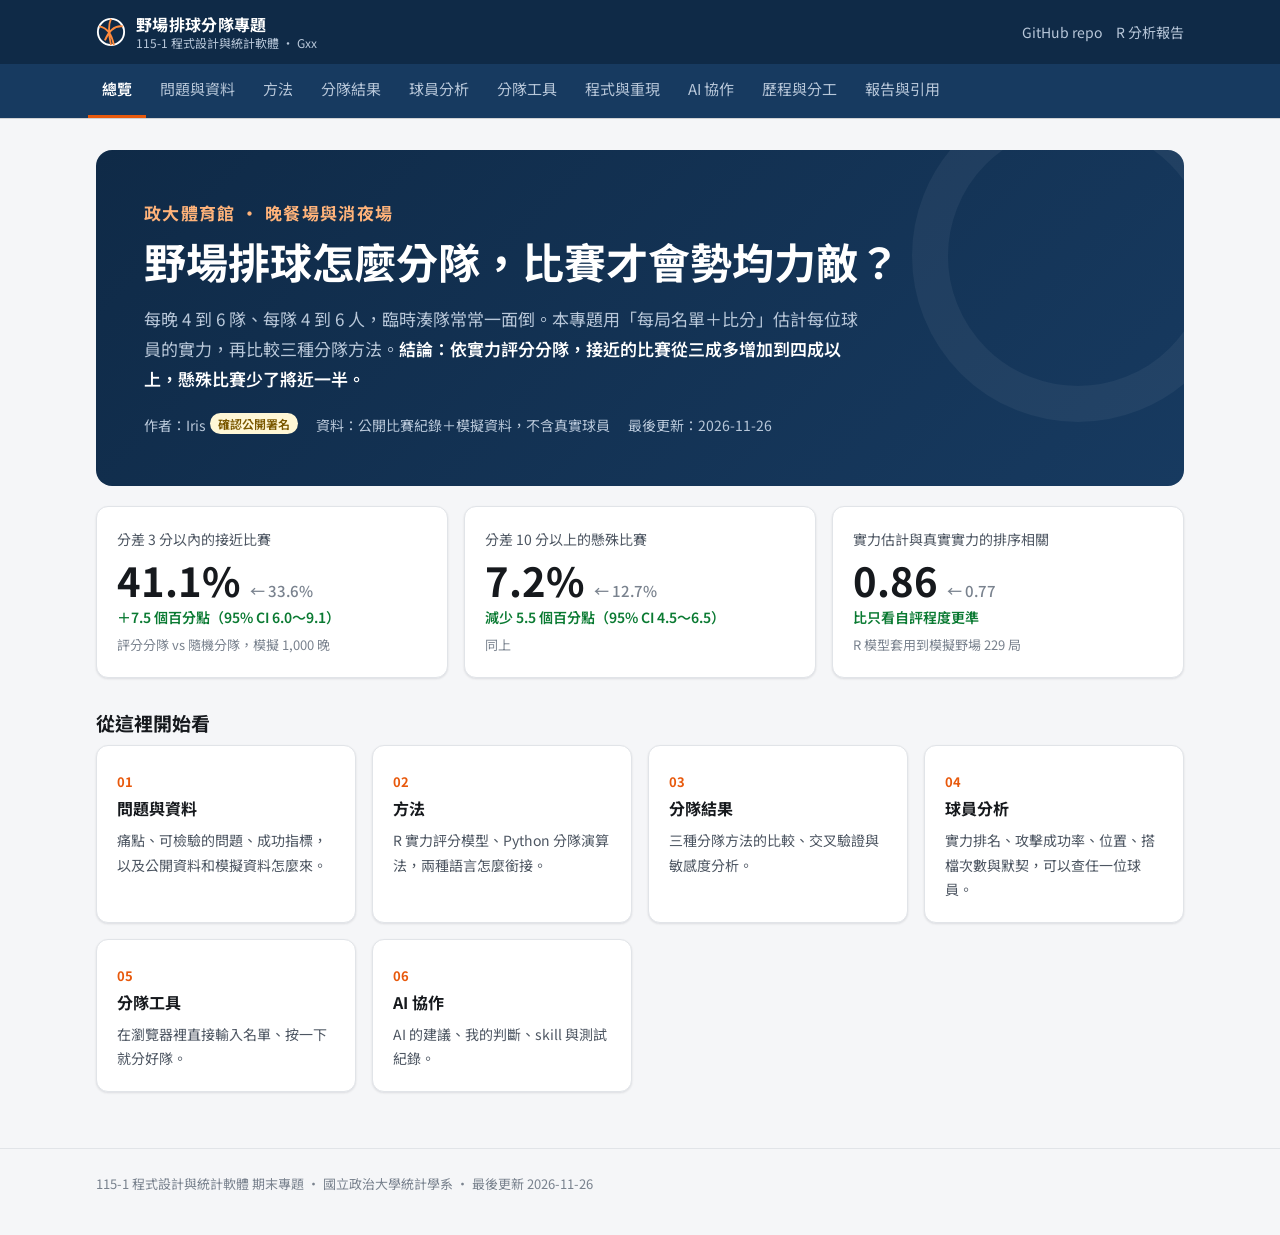
==== commit 63f644eb: "補根目錄 README、.gitignore、鎖版本 requirements、資料雜湊；同步跨館成果與重跑後的單館資料 Co-Authored-By: Claude Opus 5.5 <norepl" ====
--- a/index.htm
+++ b/index.htm
@@ -71,9 +71,9 @@
     </div>
     <div class="card kpi">
       <div class="label">實力估計與真實實力的排序相關</div>
-      <div class="value">0.87 <span class="from">← 0.77</span></div>
+      <div class="value">0.86 <span class="from">← 0.77</span></div>
       <div class="delta">比只看自評程度更準</div>
-      <div class="sub">R 模型套用到模擬野場 235 局</div>
+      <div class="sub">R 模型套用到模擬野場 229 局</div>
     </div>
   </div>
 
@@ -125,7 +125,7 @@
       <tbody>
         <tr><td>德國排球甲級聯賽每局比分 2013/14–2018/19</td><td class="num">6,330 局</td><td>R 套件 <a href="https://github.com/bozhinvi/volleystat">volleystat</a>，CC0</td><td>用上半季預測下半季，驗證實力模型；借用實力離散程度與平均分差</td></tr>
         <tr><td>DataVolley 範例比賽（逐球紀錄）</td><td class="num">127 球</td><td>R 套件 <a href="https://github.com/openvolley/datavolley">datavolley</a>，MIT</td><td>設定攻擊得分率、失誤率、被攔率等技術統計基準</td></tr>
-        <tr><td>模擬野場資料 <code>volley-sim</code></td><td class="num">6 週、235 局、80 人</td><td>本專題自行生成，種子 20261126</td><td>逐球模擬發球、攻擊、攔網與搭檔默契；當作「野場紀錄」</td></tr>
+        <tr><td>模擬野場資料 <code>volley-sim</code></td><td class="num">6 週、229 局、80 人</td><td>本專題自行生成，種子 20261126</td><td>逐球模擬發球、攻擊、攔網與搭檔默契；當作「野場紀錄」</td></tr>
       </tbody>
     </table>
   </div>
@@ -165,7 +165,7 @@
           <tbody>
             <tr><td>德甲真實比分，預測下半季 3,105 局</td><td>命中率 69%，log loss 0.585（擲硬幣 0.693）</td></tr>
             <tr><td>自己的模擬，16 晚資料</td><td>排序相關 0.82，95% 區間實際涵蓋約 91–93%</td></tr>
-            <tr><td>Python 模擬器（機制不同）</td><td>排序相關 0.87，比只看自評的 0.77 高</td></tr>
+            <tr><td>Python 模擬器（機制不同）</td><td>排序相關 0.86，比只看自評的 0.77 高</td></tr>
           </tbody>
         </table>
       </div>
@@ -246,7 +246,7 @@
   <div class="panel-head">
     <p class="eyebrow">04 · 球員分析</p>
     <h2 id="h-players">實力、攻擊、位置與搭檔</h2>
-    <p>以模擬野場 6 週、235 局的資料示範系統能產出的球員統計。所有球員都是模擬代號；實際使用時只給本人看自己的資料，不公開排名。</p>
+    <p>以模擬野場 6 週、229 局的資料示範系統能產出的球員統計。所有球員都是模擬代號；實際使用時只給本人看自己的資料，不公開排名。</p>
     <div class="rubric"><span>對應評分：統計方法 20</span><span>資料品質 15</span></div>
   </div>
 
@@ -276,7 +276,7 @@
     </div>
     <div class="card">
       <h4>怎麼讀這張圖</h4>
-      <p class="small muted">主攻和舉球的得分率約 32%，接應約 28%。差距不大，而且模擬器裡攻擊得分只跟球員實力有關、不看位置，所以這裡的差異反映的是「各位置剛好分到的球員實力」，不是位置本身的效果。</p>
+      <p class="small muted">主攻的得分率約 30%，接應約 27%。差距不大，而且模擬器裡攻擊得分只跟球員實力有關、不看位置，所以這裡的差異反映的是「各位置剛好分到的球員實力」，不是位置本身的效果。</p>
       <p class="small muted">區間假設每次攻擊獨立；同一位球員的多次攻擊其實相關，真正的區間會更寬。</p>
       <div class="table-wrap"><table id="position-table"><thead><tr><th>位置</th><th class="num">人數</th><th class="num">攻擊次數</th><th class="num">得分率</th><th class="num">攻擊效率</th></tr></thead><tbody></tbody></table></div>
       <p class="small muted">攻擊效率 =（得分 − 失誤 − 被攔）÷ 攻擊次數。</p>
@@ -285,7 +285,7 @@
 
   <h3>「跟誰很合」估得出來嗎？</h3>
   <div class="callout">
-    <p><b>結論：搭檔次數可以算，但默契目前估不出來。</b> 6 週裡共出現 <span id="n-pairs">1,115</span> 種同隊組合，同隊 5 局以上的只有 <span id="n-pairs5">343</span> 對，最多的一對也只有 17 局。R 模型估出的每一對默契，95% 區間全部跨過 0。</p>
+    <p><b>結論：搭檔次數可以算，但默契目前估不出來。</b> 6 週裡共出現 <span id="n-pairs">1,190</span> 種同隊組合，同隊 5 局以上的只有 <span id="n-pairs5">302</span> 對，最多的一對也只有 19 局。R 模型估出的每一對默契，95% 區間全部跨過 0。</p>
     <p class="small">R 的模擬研究也一致：即使有 32 晚資料，估計默契與真實默契的相關只有 0.18。所以分隊只用個人實力，「默契」只當探索性指標，並附上區間。</p>
   </div>
   <h4 style="margin-top:20px">同隊次數最多的組合</h4>
@@ -336,7 +336,7 @@
       <tbody>
         <tr><td><a href="volley-sim/README.md">volley-sim/</a></td><td>Python</td><td>模擬野場資料產生器</td><td>固定種子，可重現</td></tr>
         <tr><td><a href="r-rating-model/README.md">r-rating-model/</a></td><td>R</td><td>實力評分模型與三層驗證</td><td>模擬研究 200 次重複；<code>renv.lock</code></td></tr>
-        <tr><td><a href="python-team-split/README.md">python-team-split/</a></td><td>Python</td><td>報名、分隊、模擬比較、網頁工具</td><td>pytest 42 項；<code>requirements.txt</code></td></tr>
+        <tr><td><a href="python-team-split/README.md">python-team-split/</a></td><td>Python</td><td>報名、分隊、模擬比較、網頁工具</td><td>pytest 60 項；<code>requirements.txt</code></td></tr>
         <tr><td><a href="ai-skill/README.md">ai-skill/</a></td><td>Python</td><td>分隊檢查 AI skill 與 5 次執行紀錄</td><td>含 2 個邊界案例與暴力解檢核</td></tr>
       </tbody>
     </table>
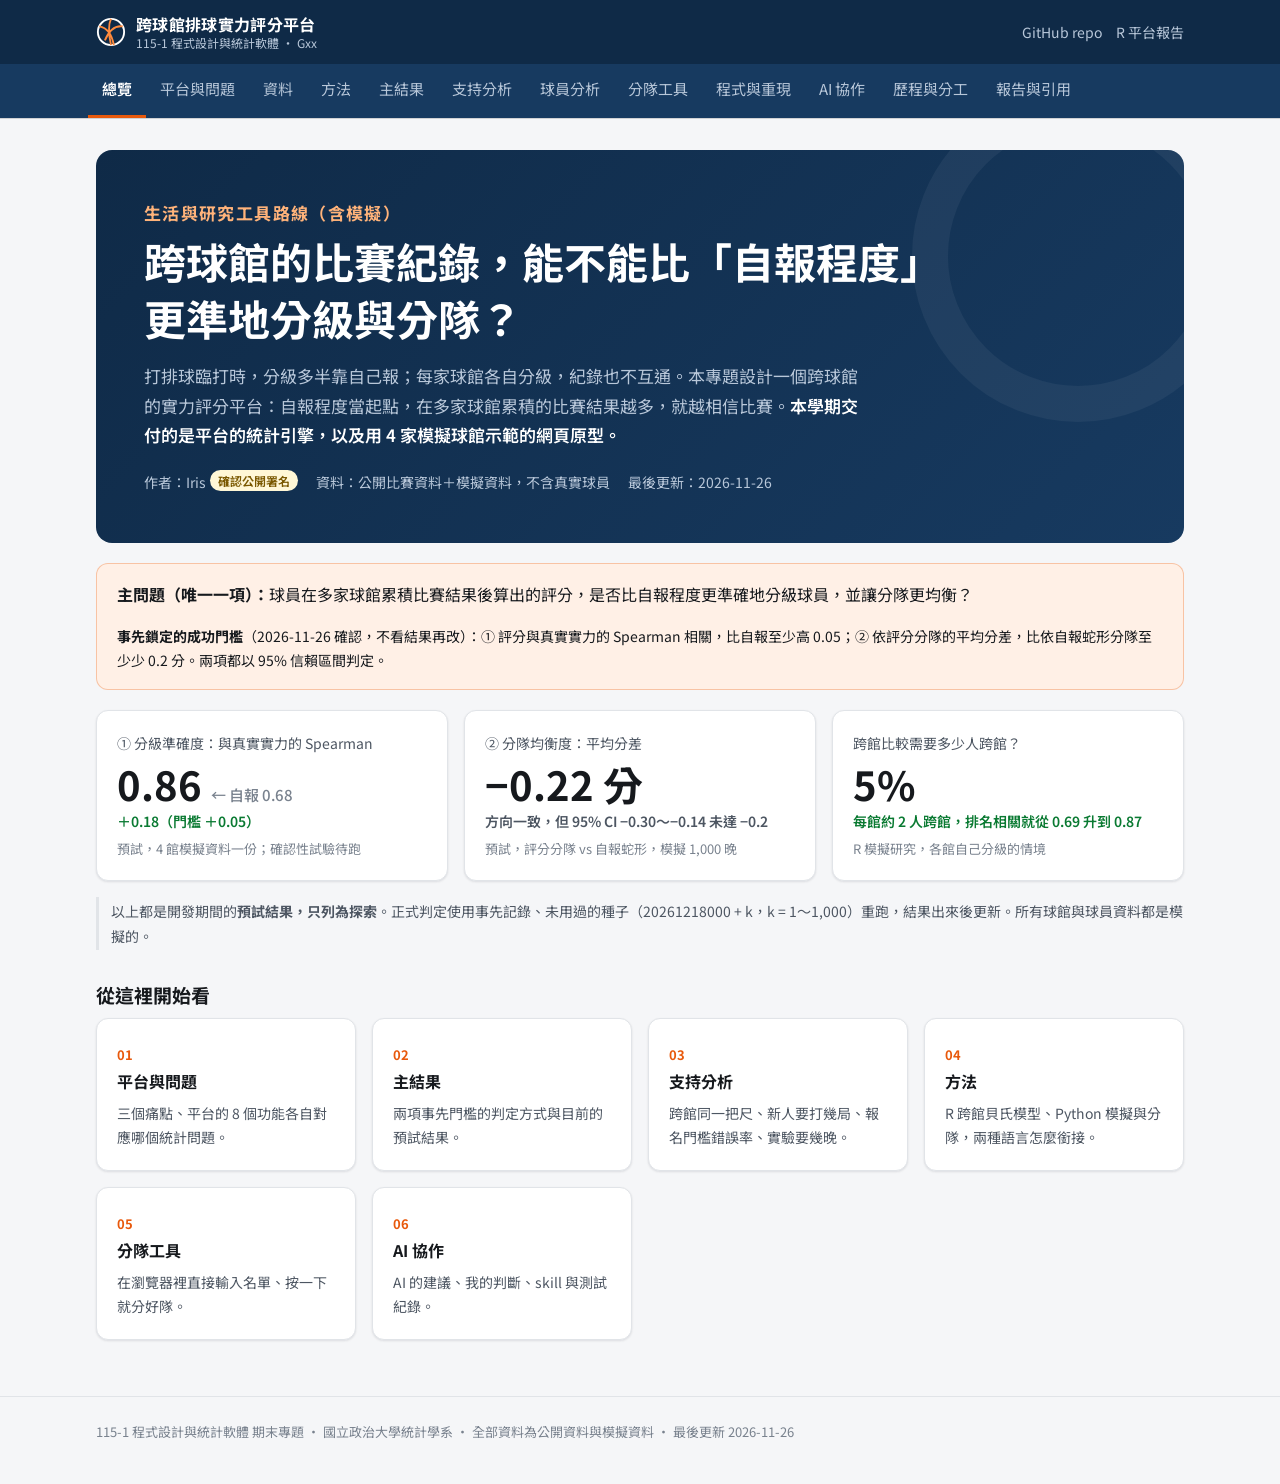
==== commit 89f07888: "網站改成跨球館平台版：主問題與事先門檻、功能對照、支持分析；AI 紀錄改名為階段大綱 Co-Authored-By: Claude Opus 5.5 <noreply@anthropic.com> C" ====
--- a/index.htm
+++ b/index.htm
@@ -3,8 +3,8 @@
 <head>
   <meta charset="UTF-8">
   <meta name="viewport" content="width=device-width, initial-scale=1">
-  <title>野場排球分隊專題</title>
-  <meta name="description" content="115-1 程式設計與統計軟體期末專題：政大體育館排球野場的報名、程度分級與分隊。用比賽結果估計球員實力，再以模擬比較分隊方法是否讓比賽更勢均力敵。">
+  <title>跨球館排球實力評分平台</title>
+  <meta name="description" content="115-1 程式設計與統計軟體期末專題：跨球館排球實力評分與報名平台。用多家球館累積的比賽結果校正自報程度，支援報名門檻與分隊。全部以公開資料與 4 家模擬球館的模擬資料示範。">
   <link rel="preconnect" href="https://fonts.googleapis.com">
   <link rel="preconnect" href="https://fonts.gstatic.com" crossorigin>
   <link href="https://fonts.googleapis.com/css2?family=Noto+Sans+TC:wght@400;500;700&display=swap" rel="stylesheet">
@@ -17,11 +17,11 @@
   <div class="wrap">
     <a class="brand" href="#overview">
       <svg width="30" height="30" viewBox="0 0 32 32" aria-hidden="true"><circle cx="16" cy="16" r="14" fill="none" stroke="currentColor" stroke-width="2"/><path d="M16 2c-3 6-3 14 0 28M3.5 10c6 1 13 6 15.5 20M28.5 10c-7-1-14 3-19 15" fill="none" stroke="#ff8a3d" stroke-width="2"/></svg>
-      <span>野場排球分隊專題<small>115-1 程式設計與統計軟體 · Gxx</small></span>
+      <span>跨球館排球實力評分平台<small>115-1 程式設計與統計軟體 · Gxx</small></span>
     </a>
     <nav class="header-links" aria-label="外部連結">
       <a href="https://github.com/damaria0971731211-sudo/StatSoft_FinalReport_Volleyball">GitHub repo</a>
-      <a href="r-rating-model/report.html">R 分析報告</a>
+      <a href="r-rating-model/platform_report.html">R 平台報告</a>
     </nav>
   </div>
 </header>
@@ -29,9 +29,11 @@
 <nav class="tabs" aria-label="章節">
   <ul>
     <li><a href="#overview">總覽</a></li>
-    <li><a href="#problem">問題與資料</a></li>
+    <li><a href="#platform">平台與問題</a></li>
+    <li><a href="#data">資料</a></li>
     <li><a href="#methods">方法</a></li>
-    <li><a href="#results">分隊結果</a></li>
+    <li><a href="#results">主結果</a></li>
+    <li><a href="#support">支持分析</a></li>
     <li><a href="#players">球員分析</a></li>
     <li><a href="#demo">分隊工具</a></li>
     <li><a href="#repro">程式與重現</a></li>
@@ -46,207 +48,325 @@
 <!-- ========== 總覽 ========== -->
 <section class="panel" id="p-overview" aria-labelledby="h-overview">
   <div class="hero">
-    <p class="eyebrow">政大體育館 · 晚餐場與消夜場</p>
-    <h1 id="h-overview">野場排球怎麼分隊，比賽才會勢均力敵？</h1>
-    <p>每晚 4 到 6 隊、每隊 4 到 6 人，臨時湊隊常常一面倒。本專題用「每局名單＋比分」估計每位球員的實力，再比較三種分隊方法。<span class="q">結論：依實力評分分隊，接近的比賽從三成多增加到四成以上，懸殊比賽少了將近一半。</span></p>
+    <p class="eyebrow">生活與研究工具路線（含模擬）</p>
+    <h1 id="h-overview">跨球館的比賽紀錄，能不能比「自報程度」更準地分級與分隊？</h1>
+    <p>打排球臨打時，分級多半靠自己報；每家球館各自分級，紀錄也不互通。本專題設計一個跨球館的實力評分平台：自報程度當起點，在多家球館累積的比賽結果越多，就越相信比賽。<span class="q">本學期交付的是平台的統計引擎，以及用 4 家模擬球館示範的網頁原型。</span></p>
     <div class="hero-meta">
       <span>作者：Iris<span class="todo">確認公開署名</span></span>
-      <span>資料：公開比賽紀錄＋模擬資料，不含真實球員</span>
+      <span>資料：公開比賽資料＋模擬資料，不含真實球員</span>
       <span>最後更新：2026-11-26</span>
     </div>
+  </div>
+
+  <div class="callout" style="margin-top:20px">
+    <p><b>主問題（唯一一項）：</b>球員在多家球館累積比賽結果後算出的評分，是否比自報程度更準確地分級球員，並讓分隊更均衡？</p>
+    <p class="small"><b>事先鎖定的成功門檻</b>（2026-11-26 確認，不看結果再改）：① 評分與真實實力的 Spearman 相關，比自報至少高 0.05；② 依評分分隊的平均分差，比依自報蛇形分隊至少少 0.2 分。兩項都以 95% 信賴區間判定。</p>
   </div>
 
   <div class="grid g3 kpis">
     <div class="card kpi">
-      <div class="label">分差 3 分以內的接近比賽</div>
-      <div class="value">41.1% <span class="from">← 33.6%</span></div>
-      <div class="delta">＋7.5 個百分點（95% CI 6.0～9.1）</div>
-      <div class="sub">評分分隊 vs 隨機分隊，模擬 1,000 晚</div>
+      <div class="label">① 分級準確度：與真實實力的 Spearman</div>
+      <div class="value">0.86 <span class="from">← 自報 0.68</span></div>
+      <div class="delta">＋0.18（門檻 ＋0.05）</div>
+      <div class="sub">預試，4 館模擬資料一份；確認性試驗待跑</div>
     </div>
     <div class="card kpi">
-      <div class="label">分差 10 分以上的懸殊比賽</div>
-      <div class="value">7.2% <span class="from">← 12.7%</span></div>
-      <div class="delta">減少 5.5 個百分點（95% CI 4.5～6.5）</div>
-      <div class="sub">同上</div>
+      <div class="label">② 分隊均衡度：平均分差</div>
+      <div class="value">−0.22 分</div>
+      <div class="delta" style="color:var(--text-2)">方向一致，但 95% CI −0.30～−0.14 未達 −0.2</div>
+      <div class="sub">預試，評分分隊 vs 自報蛇形，模擬 1,000 晚</div>
     </div>
     <div class="card kpi">
-      <div class="label">實力估計與真實實力的排序相關</div>
-      <div class="value">0.86 <span class="from">← 0.77</span></div>
-      <div class="delta">比只看自評程度更準</div>
-      <div class="sub">R 模型套用到模擬野場 229 局</div>
-    </div>
-  </div>
+      <div class="label">跨館比較需要多少人跨館？</div>
+      <div class="value">5%</div>
+      <div class="delta">每館約 2 人跨館，排名相關就從 0.69 升到 0.87</div>
+      <div class="sub">R 模擬研究，各館自己分級的情境</div>
+    </div>
+  </div>
+  <p class="note">以上都是開發期間的<b>預試結果，只列為探索</b>。正式判定使用事先記錄、未用過的種子（20261218000 + k，k = 1～1,000）重跑，結果出來後更新。所有球館與球員資料都是模擬的。</p>
 
   <h3>從這裡開始看</h3>
   <div class="grid g3 navcards">
-    <a class="card" href="#problem"><span class="num">01</span><h4>問題與資料</h4><p>痛點、可檢驗的問題、成功指標，以及公開資料和模擬資料怎麼來。</p></a>
-    <a class="card" href="#methods"><span class="num">02</span><h4>方法</h4><p>R 實力評分模型、Python 分隊演算法，兩種語言怎麼銜接。</p></a>
-    <a class="card" href="#results"><span class="num">03</span><h4>分隊結果</h4><p>三種分隊方法的比較、交叉驗證與敏感度分析。</p></a>
-    <a class="card" href="#players"><span class="num">04</span><h4>球員分析</h4><p>實力排名、攻擊成功率、位置、搭檔次數與默契，可以查任一位球員。</p></a>
+    <a class="card" href="#platform"><span class="num">01</span><h4>平台與問題</h4><p>三個痛點、平台的 8 個功能各自對應哪個統計問題。</p></a>
+    <a class="card" href="#results"><span class="num">02</span><h4>主結果</h4><p>兩項事先門檻的判定方式與目前的預試結果。</p></a>
+    <a class="card" href="#support"><span class="num">03</span><h4>支持分析</h4><p>跨館同一把尺、新人要打幾局、報名門檻錯誤率、實驗要幾晚。</p></a>
+    <a class="card" href="#methods"><span class="num">04</span><h4>方法</h4><p>R 跨館貝氏模型、Python 模擬與分隊，兩種語言怎麼銜接。</p></a>
     <a class="card" href="#demo"><span class="num">05</span><h4>分隊工具</h4><p>在瀏覽器裡直接輸入名單、按一下就分好隊。</p></a>
     <a class="card" href="#ai"><span class="num">06</span><h4>AI 協作</h4><p>AI 的建議、我的判斷、skill 與測試紀錄。</p></a>
   </div>
 </section>
 
-<!-- ========== 問題與資料 ========== -->
-<section class="panel" id="p-problem" aria-labelledby="h-problem">
-  <div class="panel-head">
-    <p class="eyebrow">01 · 問題與資料</p>
-    <h2 id="h-problem">從「分隊不公平」到可以檢驗的統計問題</h2>
-    <p>報名、分級、分隊只是介面；這個專題的核心是：能不能從比賽結果把球員實力估準，以及估出來的實力是否真的讓比賽更接近。</p>
-    <div class="rubric"><span>對應評分：問題與構想 15</span><span>資料品質 15</span></div>
-  </div>
-
+<!-- ========== 平台與問題 ========== -->
+<section class="panel" id="p-platform" aria-labelledby="h-platform">
+  <div class="panel-head">
+    <p class="eyebrow">01 · 平台與問題</p>
+    <h2 id="h-platform">平台的每個功能，背後都是一個統計問題</h2>
+    <p>使用者看到的是功能；拿掉實力估計，就只剩報名表單。所以統計是這個作品的主體。</p>
+    <div class="rubric"><span>對應評分：問題與構想 15</span><span>統計方法 20</span></div>
+  </div>
+
+  <h3>三個痛點</h3>
   <div class="grid g3">
-    <div class="card"><h4>使用者</h4><p class="muted">晚餐場、消夜場的野場參加者，以及現場負責排隊、分隊的召集人。</p></div>
-    <div class="card"><h4>痛點</h4><p class="muted">臨時分隊強弱不均、比賽一面倒；新來的人不知道自己程度；常常跟同一批人同隊。</p></div>
-    <div class="card"><h4>研究問題</h4><p class="muted">依比賽結果估計的實力分隊，是否比隨機分隊或依自評程度分隊，產生更勢均力敵的比賽？</p></div>
-  </div>
-
-  <h3>成功指標</h3>
-  <div class="table-wrap">
-    <table>
-      <thead><tr><th>指標</th><th>定義</th><th>比較方式</th></tr></thead>
-      <tbody>
-        <tr><td>接近比賽比例</td><td>每局分差 ≤ 3 分的比例（主要指標）</td><td>三種分隊方法在同一批模擬夜晚上配對比較，附 95% 區間</td></tr>
-        <tr><td>懸殊比賽比例</td><td>每局分差 ≥ 10 分的比例</td><td>同上</td></tr>
-        <tr><td>平均分差</td><td>每局兩隊得分差的平均</td><td>同上</td></tr>
-        <tr><td>上場公平</td><td>每人上場局數的標準差</td><td>確認分隊沒有讓某些人一直坐板凳</td></tr>
-        <tr><td>實力估計準確度</td><td>估計實力與真實實力的 Spearman 相關、95% 區間涵蓋率</td><td>真實實力已知的模擬資料</td></tr>
-      </tbody>
-    </table>
-  </div>
-
-  <h3>資料：三份來源，各有用途</h3>
-  <p class="muted">沒有真實野場紀錄，所以用公開比賽資料設定參數與驗證模型，再用模擬資料回答研究問題。模擬資料的「真實實力」已知，可以檢查模型有沒有估對。</p>
-  <div class="table-wrap">
-    <table>
-      <thead><tr><th>資料</th><th>規模</th><th>來源與授權</th><th>用途</th></tr></thead>
-      <tbody>
-        <tr><td>德國排球甲級聯賽每局比分 2013/14–2018/19</td><td class="num">6,330 局</td><td>R 套件 <a href="https://github.com/bozhinvi/volleystat">volleystat</a>，CC0</td><td>用上半季預測下半季，驗證實力模型；借用實力離散程度與平均分差</td></tr>
-        <tr><td>DataVolley 範例比賽（逐球紀錄）</td><td class="num">127 球</td><td>R 套件 <a href="https://github.com/openvolley/datavolley">datavolley</a>，MIT</td><td>設定攻擊得分率、失誤率、被攔率等技術統計基準</td></tr>
-        <tr><td>模擬野場資料 <code>volley-sim</code></td><td class="num">6 週、229 局、80 人</td><td>本專題自行生成，種子 20261126</td><td>逐球模擬發球、攻擊、攔網與搭檔默契；當作「野場紀錄」</td></tr>
-      </tbody>
-    </table>
-  </div>
-  <p class="note">資料字典與生成規則：<a href="volley-sim/README.md">volley-sim/README.md</a>。所有球員都是代號（P001–P080），沒有真實人物。</p>
+    <div class="card"><h4>1 實力不均</h4><p class="muted small">在政大體育館晚餐場、消夜場（一晚約 4 至 6 隊、每隊 4 至 6 人）觀察到：分隊後強者集中，比賽一面倒。</p></div>
+    <div class="card"><h4>2 自報程度不準</h4><p class="muted small">校外球館報名多半自己選級別。有人高估、有人低估，同場的人體感都不好。</p></div>
+    <div class="card"><h4>3 紀錄不互通</h4><p class="muted small">每家球館各自分級。在 A 館打過的紀錄到 B 館不算數，各館的「中級」標準也不一樣。</p></div>
+  </div>
+
+  <h3>功能 ↔ 統計問題</h3>
+  <p class="muted small">第 2 列（分級）與第 6 列（分隊）回答主問題，其餘是支持分析，用來解釋主結果為何成立或不成立。</p>
+  <div class="table-wrap">
+    <table>
+      <thead><tr><th>#</th><th>平台功能</th><th>統計問題</th><th>方法</th><th>範圍</th><th>結果在</th></tr></thead>
+      <tbody>
+        <tr><td>1</td><td>顯示我的程度</td><td>實力是多少？有多不確定？</td><td>每分為二項的邏輯斯模型、貝氏估計與 95% 區間</td><td>必做</td><td><a href="#methods">方法</a></td></tr>
+        <tr class="hl"><td>2</td><td>校正自報程度</td><td>自報是否系統性高估或低估？哪些人誤差大？</td><td>配對比較、Bland–Altman 圖、誤差迴歸</td><td>必做 · 主問題</td><td><a href="#results">主結果</a></td></tr>
+        <tr><td>3</td><td>跨館同一把尺</td><td>各館的「中級」一樣嗎？要多少人跨館才比得起來？</td><td>階層模型，球館為隨機效果；模擬不同跨館比例</td><td>必做</td><td><a href="#support">支持分析</a></td></tr>
+        <tr><td>4</td><td>新手檔案</td><td>要打幾局評分才可信？</td><td>後驗區間寬度對局數的收斂；每晚更新 vs 批次估計</td><td>必做</td><td><a href="#support">支持分析</a></td></tr>
+        <tr><td>5</td><td>報名門檻</td><td>擋錯人、放錯人的機率各多少？</td><td>分類問題：誤放、誤擋、ROC 選門檻</td><td>必做</td><td><a href="#support">支持分析</a></td></tr>
+        <tr class="hl"><td>6</td><td>自動分隊</td><td>哪種分法比賽最接近？</td><td>模擬實驗比較三種分法的分差與信賴區間</td><td>必做 · 主問題</td><td><a href="#results">主結果</a></td></tr>
+        <tr><td>7</td><td>分隊成效驗證</td><td>真實球館要試幾晚才看得出差異？</td><td>模擬型檢定力分析</td><td>選做</td><td><a href="#support">支持分析</a></td></tr>
+        <tr><td>8</td><td>推薦搭檔</td><td>哪些人一起打特別好？</td><td>兩人同隊交互項、強度收縮</td><td>選做</td><td><a href="#players">球員分析</a></td></tr>
+      </tbody>
+    </table>
+  </div>
+
+  <h3>本學期做到哪裡</h3>
+  <div class="grid g3">
+    <div class="card"><h4>必做</h4><p class="small muted">多球館模擬產生器、R 跨館貝氏實力模型（球館校正、自報先驗）、Python 每晚更新＋門檻＋分隊、評分 vs 自報的模擬比較、本網頁。</p></div>
+    <div class="card"><h4>選做</h4><p class="small muted">搭檔默契、攻擊成功率示範、球員進步的情境。</p></div>
+    <div class="card"><h4>未來工作（本學期不做）</h4><p class="small muted">真實帳號與登入、後端資料庫、球館系統串接、金流、真實球員資料與現場記錄。</p></div>
+  </div>
+</section>
+
+<!-- ========== 資料 ========== -->
+<section class="panel" id="p-data" aria-labelledby="h-data">
+  <div class="panel-head">
+    <p class="eyebrow">02 · 資料</p>
+    <h2 id="h-data">公開資料是證據，模擬資料是示範</h2>
+    <p>不蒐集任何野場個人資料。兩份彼此獨立的公開資料用來設定參數與驗證模型；4 家模擬球館的資料用來回答主問題、示範平台。</p>
+    <div class="rubric"><span>對應評分：資料品質 15</span></div>
+  </div>
+  <div class="table-wrap">
+    <table>
+      <thead><tr><th>編號</th><th>資料</th><th class="num">規模</th><th>來源與授權</th><th>用途</th></tr></thead>
+      <tbody>
+        <tr><td>D1</td><td>DataVolley 範例比賽（逐球紀錄）</td><td class="num">127 球</td><td>R 套件 <a href="https://github.com/openvolley/datavolley">datavolley</a>，MIT</td><td>校準模擬器的得分、攻擊、發球機率</td></tr>
+        <tr><td>D2</td><td>德國排球甲級聯賽每局比分 2013/14–2018/19</td><td class="num">6,330 局</td><td>R 套件 <a href="https://github.com/bozhinvi/volleystat">volleystat</a>，CC0</td><td>樣本外驗證實力模型；與模擬器交叉驗證</td></tr>
+        <tr><td>D3</td><td>4 家模擬球館</td><td class="num">150 人、8 週、772 局</td><td>本專題 <code>volley-sim/platform_sim.py</code>，種子 20261126</td><td>回答主問題與支持分析；示範平台</td></tr>
+      </tbody>
+    </table>
+  </div>
+
+  <h3>4 家模擬球館</h3>
+  <p class="muted small">V01 以政大體育館野場的時段與賽制為藍本，其餘三館是虛構的。各館水準與「自評文化」都是假設值，只寫在 <code>truth/</code>，模型看不到。</p>
+  <div class="table-wrap">
+    <table>
+      <thead><tr><th>館</th><th>時段與賽制</th><th>報名門檻</th><th class="num">主場人數</th></tr></thead>
+      <tbody>
+        <tr><td>V01 政大體育館野場（模擬）</td><td>週一～四晚餐場、消夜場；15 或 20 分</td><td>無</td><td class="num">62</td></tr>
+        <tr><td>V02 虛構球館 B（市區付費臨打）</td><td>週二、四、六晚上；25 分</td><td>無</td><td class="num">46</td></tr>
+        <tr><td>V03 虛構球館 C（進階場）</td><td>週三、六晚上；25 分</td><td>自報 ≥ 4 級</td><td class="num">22</td></tr>
+        <tr><td>V04 虛構球館 D（新手友善）</td><td>週一、五、日晚上；15 分</td><td>自報 ≤ 3 級</td><td class="num">20</td></tr>
+      </tbody>
+    </table>
+  </div>
+  <p class="note">自報程度 = 真實實力 ＋ 主場的自評文化 ＋ 整體高估 ＋ 個人誤差，再切成 1～5 級。150 人中有 17 人在兩館以上出賽，各館之間要靠他們「串起來」。</p>
+
+  <h3>三步整合</h3>
+  <ol class="muted">
+    <li><b>校準</b>：用 D1 的逐球資料估「實力差 → 每分得分機率」，餵給 D3 模擬器。</li>
+    <li><b>驗證模型</b>：用 D2 德甲資料，以上半季估實力、預測下半季每局勝負（命中率 69%）。</li>
+    <li><b>交叉驗證模擬器</b>：德甲與模擬都有 25 分局，比較兩者每局分差的分布。<span class="todo">進行中</span></li>
+  </ol>
+  <p class="note">生成規則與欄位：<a href="volley-sim/README.md">volley-sim/README.md</a>。職業選手實力遠高於臨打，只借「分布形狀與相對差距」，不直接當成臨打數值，這列為限制。</p>
 </section>
 
 <!-- ========== 方法 ========== -->
 <section class="panel" id="p-methods" aria-labelledby="h-methods">
   <div class="panel-head">
-    <p class="eyebrow">02 · 方法</p>
-    <h2 id="h-methods">R 估實力，Python 分隊與模擬</h2>
-    <p>兩種語言各做一件實質的事，用 CSV 銜接：Python 產生比賽，R 估實力，Python 再讀回實力做分隊比較。</p>
+    <p class="eyebrow">03 · 方法</p>
+    <h2 id="h-methods">R 估實力，Python 模擬、門檻與分隊</h2>
+    <p>兩種語言各做一件實質的事，用 CSV 銜接；另以 R 批次估計當參考答案，獨立檢核 Python 的每晚更新。</p>
     <div class="rubric"><span>對應評分：統計方法 20</span><span>程式與重現 15</span></div>
   </div>
 
   <div class="flow" role="list" aria-label="分析流程">
-    <div class="step" role="listitem"><span class="lang py">Python</span><h4>1 模擬野場</h4><p>依公開資料的參數，逐球模擬 6 週的晚餐場與消夜場。</p><div class="io">輸出 games.csv、game_players.csv</div></div>
-    <div class="step" role="listitem"><span class="lang r">R</span><h4>2 估計實力</h4><p>逐球 Bradley–Terry 模型，自評程度當先驗，搭檔默契收縮到 0。</p><div class="io">輸出 ratings_volley_sim.csv</div></div>
-    <div class="step" role="listitem"><span class="lang py">Python</span><h4>3 分隊</h4><p>隨機、自評程度蛇形、評分最佳化三種方法。</p><div class="io">輸出各隊名單</div></div>
-    <div class="step" role="listitem"><span class="lang py">Python</span><h4>4 模擬比較</h4><p>同一批夜晚用三種方法各分一次，比較分差與上場公平。評分誤差依 R 模型的精度設定。</p><div class="io">輸出 summary.json</div></div>
-  </div>
-
-  <h3>R：逐球 Bradley–Terry 實力模型</h3>
-  <div class="grid g2">
-    <div class="card">
-      <p>把一局看成很多個「球」。A 隊每一球得分機率 <i>p</i> 的 logit，等於兩隊平均實力之差，加上隊內搭檔默契之差，再加上人數差的效果。</p>
-      <pre><code>logit(p) = (θ̄A − θ̄B) + (γ̄A − γ̄B) + δ (nA − nB)
-θi  ~ N(β·(自評程度 − 3), σ²)   個人實力
-γjk ~ N(0, τ²)                  兩人同隊的額外默契</code></pre>
-      <p class="small muted">σ、τ 用經驗貝氏（Laplace 近似的邊際概似）估計；打得少的人會被拉向同程度的平均。只用 base R 與 Matrix，程式可以逐行讀懂。</p>
-    </div>
-    <div class="card">
-      <h4>三層驗證</h4>
+    <div class="step" role="listitem"><span class="lang py">Python</span><h4>1 模擬 4 家球館</h4><p>依 D1 校準的參數，逐球模擬 8 週、150 人的跨館報名與比賽。</p><div class="io">輸出 players.csv、matches.csv</div></div>
+    <div class="step" role="listitem"><span class="lang r">R</span><h4>2 跨館實力評分</h4><p>階層貝氏模型：自報當先驗、球館為隨機效果，附 95% 區間。</p><div class="io">輸出 ratings_platform_demo.csv</div></div>
+    <div class="step" role="listitem"><span class="lang py">Python</span><h4>3 門檻與分隊</h4><p>後驗機率決定是否放行；依評分最佳化分隊。</p><div class="io">輸出放行與分隊結果</div></div>
+    <div class="step" role="listitem"><span class="lang py">Python</span><h4>4 模擬比較</h4><p>同一批夜晚用三種方法各分一次，比較分差。</p><div class="io">輸出 summary.json</div></div>
+  </div>
+
+  <h3>R：跨館貝氏實力模型</h3>
+  <div class="grid g2">
+    <div class="card">
+      <p>把一局的每一分當成一次伯努利試驗，A 隊得分機率由兩隊平均實力差決定。同一局兩隊在同一館，所以球館只出現在先驗。</p>
+      <pre><code>logit P(A 得分) = θ̄A − θ̄B + δ (nA − nB)
+θi ~ N(α主場 + β·(自報i − 3), σ²)
+αv ~ N(0, σv²)          各館平均實力</code></pre>
+      <p class="small muted">σ、σv 用經驗貝氏（Laplace 近似的邊際概似）估計。打得少的人貼近自報先驗，打得多的人由比賽決定；沒有人跨館時，球館差距只剩先驗，模型會給很寬的區間。只用 base R 與 Matrix。</p>
+    </div>
+    <div class="card">
+      <h4>驗證</h4>
       <div class="table-wrap">
         <table>
           <thead><tr><th>驗證</th><th>結果</th></tr></thead>
           <tbody>
-            <tr><td>德甲真實比分，預測下半季 3,105 局</td><td>命中率 69%，log loss 0.585（擲硬幣 0.693）</td></tr>
-            <tr><td>自己的模擬，16 晚資料</td><td>排序相關 0.82，95% 區間實際涵蓋約 91–93%</td></tr>
-            <tr><td>Python 模擬器（機制不同）</td><td>排序相關 0.86，比只看自評的 0.77 高</td></tr>
+            <tr><td>D2 德甲真實比分，預測下半季 3,105 局</td><td>命中率 69%，log loss 0.585（擲硬幣 0.693）</td></tr>
+            <tr><td>R 自己的跨館模擬，跑館 10%</td><td>排名相關 0.88，95% 區間涵蓋 94.7%</td></tr>
+            <tr><td>D3 Python 4 館模擬（機制不同）</td><td>排名相關 0.86，比自報的 0.68 高</td></tr>
           </tbody>
         </table>
       </div>
-      <p class="small"><a href="r-rating-model/report.html">看完整 R 分析報告</a>（含公式、校準圖、敏感度分析）</p>
+      <p class="small"><a href="r-rating-model/platform_report.html">平台版 R 報告</a> · <a href="r-rating-model/report.html">單館版 R 報告</a></p>
     </div>
   </div>
 
   <h3>Python：三種分隊方法</h3>
   <div class="grid g3">
     <div class="card tight"><h4><span style="color:var(--series-1)">●</span> 隨機（基準）</h4><p class="small muted">把報名的人隨機分成 4 到 6 隊，模擬現場臨時湊隊。</p></div>
-    <div class="card tight"><h4><span style="color:var(--series-2)">●</span> 自評程度蛇形</h4><p class="small muted">依自評 1–5 級排序，用 1→N、N→1 的蛇形順序輪流分人。這是現場最常見的做法。</p></div>
-    <div class="card tight"><h4><span style="color:var(--series-3)">●</span> 評分最佳化</h4><p class="small muted">以實力評分做蛇形起點（實際使用時讀入 R 模型的估計），再兩兩交換球員，縮小最強與最弱隊的差距，並盡量讓每隊有舉球員。</p></div>
-  </div>
-</section>
-
-<!-- ========== 分隊結果 ========== -->
+    <div class="card tight"><h4><span style="color:var(--series-2)">●</span> 自報程度蛇形（主問題的比較對象）</h4><p class="small muted">依自報 1–5 級排序，用 1→N、N→1 的蛇形順序輪流分人。這是現場最常見的做法。</p></div>
+    <div class="card tight"><h4><span style="color:var(--series-3)">●</span> 評分最佳化</h4><p class="small muted">以實力評分做蛇形起點，再兩兩交換球員，縮小最強與最弱隊的差距，並盡量讓每隊有舉球員。</p></div>
+  </div>
+</section>
+
+<!-- ========== 主結果 ========== -->
 <section class="panel" id="p-results" aria-labelledby="h-results">
   <div class="panel-head">
-    <p class="eyebrow">03 · 分隊結果</p>
-    <h2 id="h-results">評分分隊讓接近的比賽變多，懸殊比賽變少</h2>
-    <p>模擬 1,000 個晚上，每晚用三種方法各分一次隊、打同樣的時間。點是平均，橫線是 95% 信賴區間。</p>
-    <div class="rubric"><span>對應評分：統計方法 20</span><span>表達 10</span></div>
-  </div>
-
+    <p class="eyebrow">04 · 主結果</p>
+    <h2 id="h-results">兩項事先門檻：目前的預試結果</h2>
+    <p>判定規則事先寫死：95% 信賴區間整段達門檻算「成立」；區間含 0 算「不成立」；其餘算「方向一致但未達門檻」。三種結果都照實報告。</p>
+    <div class="rubric"><span>對應評分：統計方法 20</span><span>問題與構想 15</span></div>
+  </div>
+
+  <div class="table-wrap">
+    <table>
+      <thead><tr><th>指標</th><th>事先門檻</th><th>預試結果（探索）</th><th>預試判讀</th><th>確認性試驗</th></tr></thead>
+      <tbody>
+        <tr><td>① 分級準確度：Spearman（評分 − 自報）</td><td>≥ ＋0.05</td><td>4 館模擬：0.86 − 0.68 = ＋0.18<br><span class="small muted">單館模擬：0.86 − 0.77 = ＋0.09</span></td><td>方向一致，差距遠大於門檻；預試只有單一資料集，尚無區間</td><td><span class="todo">待跑</span></td></tr>
+        <tr><td>② 分隊均衡度：平均分差（評分分隊 − 自報蛇形）</td><td>≤ −0.2 分</td><td>−0.22 分（95% CI −0.30～−0.14），配對 1,000 晚<br><span class="small muted">換另一套模擬引擎：−0.24（−0.37～−0.10）</span></td><td>方向一致但未達門檻：區間靠近 0 的一端 −0.14 沒有超過 −0.2</td><td><span class="todo">待跑</span></td></tr>
+      </tbody>
+    </table>
+  </div>
+  <p class="note">確認性試驗使用事先記錄的新種子 20261218000 + k（k = 1～1,000），結果出來前不再調整模型或門檻。</p>
+
+  <h3>指標 ②：三種分隊方法的比較（預試）</h3>
   <div class="card">
-    <div class="legend" aria-hidden="true"><span><i style="background:var(--series-1)"></i>隨機</span><span><i style="background:var(--series-2)"></i>自評程度蛇形</span><span><i style="background:var(--series-3)"></i>評分最佳化</span></div>
+    <div class="legend" aria-hidden="true"><span><i style="background:var(--series-1)"></i>隨機</span><span><i style="background:var(--series-2)"></i>自報程度蛇形</span><span><i style="background:var(--series-3)"></i>評分最佳化</span></div>
     <div class="grid g3" id="chart-methods"></div>
-    <figcaption>圖 1　三種分隊方法的比賽結果（模擬 1,000 晚，資料：<a href="python-team-split/results/summary.json">summary.json</a>）。把滑鼠移到點上可看數值。</figcaption>
-  </div>
-
-  <h3>完整數字</h3>
-  <div class="table-wrap">
-    <table>
-      <thead><tr><th>指標</th><th class="num">隨機</th><th class="num">自評程度蛇形</th><th class="num">評分最佳化</th><th>評分最佳化 − 蛇形（95% CI）</th></tr></thead>
-      <tbody>
+    <figcaption>圖 1　三種分隊方法的比賽結果（單館模擬 1,000 晚，資料：<a href="python-team-split/results/summary.json">summary.json</a>）。點是平均，橫線是 95% 信賴區間；把滑鼠移到點上可看數值。</figcaption>
+  </div>
+
+  <div class="table-wrap" style="margin-top:16px">
+    <table>
+      <thead><tr><th>指標</th><th class="num">隨機</th><th class="num">自報程度蛇形</th><th class="num">評分最佳化</th><th>評分最佳化 − 蛇形（95% CI）</th></tr></thead>
+      <tbody>
+        <tr><td>平均分差（主指標）</td><td class="num">5.53</td><td class="num">5.05</td><td class="num"><b>4.83</b></td><td>−0.22 分（−0.30～−0.14）</td></tr>
         <tr><td>接近比賽比例（分差 ≤ 3）</td><td class="num">33.6%</td><td class="num">38.1%</td><td class="num"><b>41.1%</b></td><td>＋2.9 個百分點（1.5～4.4）</td></tr>
         <tr><td>懸殊比賽比例（分差 ≥ 10）</td><td class="num">12.7%</td><td class="num">8.6%</td><td class="num"><b>7.2%</b></td><td>−1.4 個百分點（−2.2～−0.6）</td></tr>
-        <tr><td>平均分差</td><td class="num">5.53</td><td class="num">5.05</td><td class="num"><b>4.83</b></td><td>−0.22 分（−0.30～−0.14）</td></tr>
         <tr><td>最強與最弱隊真實實力差</td><td class="num">1.00</td><td class="num">0.65</td><td class="num"><b>0.37</b></td><td>−0.28（−0.30～−0.27）</td></tr>
-        <tr><td>每人上場局數標準差</td><td class="num">0.67</td><td class="num">0.66</td><td class="num"><b>0.65</b></td><td>−0.02（−0.03～−0.00）</td></tr>
-      </tbody>
-    </table>
-  </div>
-
-  <h3>結論站得住嗎？</h3>
-  <div class="grid g2">
-    <div class="card">
-      <h4>換一套模擬引擎再比一次</h4>
-      <p class="small muted">把三種方法放進機制不同的 <code>volley-sim</code>（逐球攻防＋搭檔默契）重跑 500 晚，順序一樣：平均分差 隨機 5.62、蛇形 5.02、評分最佳化 4.78。評分最佳化 − 蛇形 = −0.24 分（95% CI −0.37～−0.10）。</p>
-    </div>
-    <div class="card">
-      <h4>敏感度分析：自評和評分有多不準</h4>
-      <p class="small muted">在 9 種情境下，評分最佳化都最好。自評越不準，蛇形越接近隨機；評分誤差變大時，評分最佳化的優勢縮小。</p>
-      <div class="table-wrap">
-        <table>
-          <thead><tr><th>自評雜訊</th><th class="num">隨機</th><th class="num">蛇形</th><th class="num">評分最佳化</th></tr></thead>
-          <tbody>
-            <tr><td>低（0.3）</td><td class="num">33.3%</td><td class="num">40.1%</td><td class="num">40.5%</td></tr>
-            <tr><td>中（0.7）</td><td class="num">33.3%</td><td class="num">37.9%</td><td class="num">40.2%</td></tr>
-            <tr><td>高（1.2）</td><td class="num">33.3%</td><td class="num">37.2%</td><td class="num">38.0%</td></tr>
-          </tbody>
-        </table>
-      </div>
-      <p class="small muted">表中為接近比賽比例，評分誤差固定在中等（0.8），每格 200 晚。</p>
-    </div>
-  </div>
-
-  <h3>限制</h3>
+      </tbody>
+    </table>
+  </div>
+
+  <h3>怎麼解讀</h3>
   <ul class="muted">
-    <li>結果建立在模擬上；野場的實力差異、自評準確度是依公開資料推估的假設，已用敏感度分析檢查。</li>
-    <li>真實比賽的 deuce 比「每球獨立」假設多約 16%，模型對分差的不確定性略為低估，但不影響實力排序。</li>
-    <li>分得越平均，模型從比賽中「學」實力越慢；實務上可以保留一點隨機性。</li>
+    <li>評分分隊讓最強與最弱隊的實力差縮小一半以上，但臨打只打 15 或 20 分、隨機性大，平均分差只少約 0.2 分，剛好落在門檻邊緣。</li>
+    <li>和隨機分隊比，差距明顯得多（平均分差 −0.70 分，接近比賽多 7.5 個百分點）；但主問題的比較對象是現場常用的自報蛇形。</li>
+    <li>敏感度分析：自報越不準，評分分隊的優勢越大；評分本身誤差越大，優勢越小。9 種情境下評分最佳化都最好。</li>
   </ul>
+</section>
+
+<!-- ========== 支持分析 ========== -->
+<section class="panel" id="p-support" aria-labelledby="h-support">
+  <div class="panel-head">
+    <p class="eyebrow">05 · 支持分析</p>
+    <h2 id="h-support">跨館、新人、門檻與實驗設計</h2>
+    <p>這些分析解釋主結果為何成立或不成立，不另外宣稱「通過」。全部是模擬結果。</p>
+    <div class="rubric"><span>對應評分：統計方法 20</span></div>
+  </div>
+
+  <h3>功能 3：跨館同一把尺</h3>
+  <div class="grid g2">
+    <figure class="card">
+      <img src="r-rating-model/figures/platform-bridge-plot-1.png" alt="兩張折線圖：跑館比例從 0% 到 20% 時，三種模型的跨館排名相關與 95% 區間涵蓋率。階層模型在 5% 以上明顯較好。" loading="lazy">
+      <figcaption>圖 2　各館自己分級時，跑館比例與跨館排名準確度（R 模擬，各 100 次）。</figcaption>
+    </figure>
+    <div class="card">
+      <h4>重點</h4>
+      <ul class="small muted">
+        <li>不加球館效果，跨館排名會錯，而且區間過窄：跑館 10% 時，單館模型的 Spearman 0.77、涵蓋率 84%。</li>
+        <li>階層模型在跑館 5%（每館約 2 人）時就升到 0.87，10% 時 0.88。</li>
+        <li>完全沒有人跨館時，模型無法比較各館，但會誠實地放寬區間（涵蓋率仍有 89%）。</li>
+        <li>在 Python 4 館資料上，階層模型<b>沒有</b>比單館模型好（兩者都是 0.86）。原因是那份資料的自報本來就用全台同一把尺，自報已經把各館連起來。這是不利結果，照實列出。</li>
+      </ul>
+    </div>
+  </div>
+
+  <h3>功能 4：新人要打幾局評分才可信？</h3>
+  <div class="grid g2">
+    <figure class="card">
+      <img src="r-rating-model/figures/platform-cold-width-1.png" alt="折線圖：新人 95% 區間半寬隨上場局數縮小，自報準確與不填自報兩條線。" loading="lazy">
+      <figcaption>圖 3　新人 95% 區間半寬隨上場局數縮小（400 位模擬新人）。</figcaption>
+    </figure>
+    <div class="card">
+      <h4>重點</h4>
+      <ul class="small muted">
+        <li>自報準確的新人要打約 53 局（約 11 晚）區間才縮到一個級距。一局只有一個比分，卻要分給 4～6 位隊友，個人資訊被稀釋。</li>
+        <li>不填自報要 69 局：一個大致誠實的自報，抵得上約 16 局比賽。</li>
+        <li>自報錯 2 級，約 29 局修正一半。</li>
+        <li>平台建議：等級旁顯示可信度；新人先打「定級場」；每局即時更新、每晚關館後用批次模型重估。</li>
+      </ul>
+    </div>
+  </div>
+
+  <h3>功能 5：報名門檻要設多嚴？</h3>
+  <div class="grid g2">
+    <figure class="card">
+      <img src="python-team-split/figures/q5_tradeoff.png" alt="誤放率與正確放行率的取捨圖，標出自報 4 級以上放行、Youden、誤放率 5% 等門檻位置。" loading="lazy">
+      <figcaption>圖 4　不同門檻下誤放與正確放行的取捨。</figcaption>
+    </figure>
+    <div class="card">
+      <h4>重點</h4>
+      <ul class="small muted">
+        <li>只看自報 ≥ 4 級就放行：放行的人約三分之一其實未達標。</li>
+        <li>改用「自報當先驗、比賽紀錄更新」的後驗機率，在差不多的正確放行率下，誤放率從約 24% 降到約 17%。</li>
+        <li>門檻多嚴是價值判斷；誤放成本是誤擋的 2 倍時，最佳門檻約 P ≥ 0.67。</li>
+        <li>約 150 局後八成的人能判定，單館累積太慢，這正是跨館的理由。</li>
+      </ul>
+      <p class="small"><a href="python-team-split/docs/Q5_Q6_結果說明.md">第 5、6 題完整說明</a><span class="todo">數字待依新資料重跑確認</span></p>
+    </div>
+  </div>
+
+  <h3>功能 7：真實球館要試幾晚？</h3>
+  <div class="grid g2">
+    <figure class="card">
+      <img src="python-team-split/figures/q6_power.png" alt="檢定力曲線：每組晚數增加時，評分分隊對隨機與對自報蛇形的檢定力。" loading="lazy">
+      <figcaption>圖 5　以「晚」為單位隨機分派的檢定力（α = 0.05）。</figcaption>
+    </figure>
+    <div class="card">
+      <h4>重點</h4>
+      <ul class="small muted">
+        <li>評分分隊 vs 隨機：效果中等（d = 0.52），每組約 64 晚，一個球館約 16 週。</li>
+        <li>評分分隊 vs 自報蛇形：效果小（d = 0.17），每組約 512 晚，單館要兩年多；串連 20 館約 6～7 週。<b>單館做不到的實驗，平台做得到。</b></li>
+        <li>實驗必須以「晚」為單位：把同一晚的局當獨立樣本，名目 5% 的檢定會有 7～8% 誤報。</li>
+      </ul>
+    </div>
+  </div>
+
+  <h3>功能 2：誰容易高估自己？</h3>
+  <div class="card">
+    <p class="small muted">用不含自報先驗的估計實力，推算每個人「應有的級數」。個人的高估或低估抓得到（與真值相關 0.88），可以當作平台提醒；但性別、球齡、主場等群體效果在 150 人時大多不顯著，是檢定力不足。完整的自報偏誤檢定<span class="todo">進行中</span>。</p>
+    <p class="small"><a href="r-rating-model/platform_report.html">平台版 R 報告第 6.1 節</a></p>
+  </div>
 </section>
 
 <!-- ========== 球員分析 ========== -->
 <section class="panel" id="p-players" aria-labelledby="h-players">
   <div class="panel-head">
-    <p class="eyebrow">04 · 球員分析</p>
+    <p class="eyebrow">06 · 球員分析</p>
     <h2 id="h-players">實力、攻擊、位置與搭檔</h2>
-    <p>以模擬野場 6 週、229 局的資料示範系統能產出的球員統計。所有球員都是模擬代號；實際使用時只給本人看自己的資料，不公開排名。</p>
+    <p>以單館模擬（政大野場藍本，6 週、229 局）示範平台能產出的球員統計，對應功能 1 與功能 8。所有球員都是模擬代號；實際使用時只給本人看自己的資料，不公開排名。</p>
     <div class="rubric"><span>對應評分：統計方法 20</span><span>資料品質 15</span></div>
   </div>
 
@@ -295,7 +415,7 @@
 <!-- ========== 分隊工具 ========== -->
 <section class="panel" id="p-demo" aria-labelledby="h-demo">
   <div class="panel-head">
-    <p class="eyebrow">05 · 分隊工具</p>
+    <p class="eyebrow">07 · 分隊工具</p>
     <h2 id="h-demo">在瀏覽器裡直接分隊</h2>
     <p>Python 分隊程式透過 Pyodide 在瀏覽器裡執行，不用安裝任何東西。第一次載入約需 20 到 40 秒。</p>
     <div class="rubric"><span>對應評分：程式與重現 15</span><span>表達 10</span></div>
@@ -325,36 +445,34 @@
 <!-- ========== 程式與重現 ========== -->
 <section class="panel" id="p-repro" aria-labelledby="h-repro">
   <div class="panel-head">
-    <p class="eyebrow">06 · 程式與重現</p>
+    <p class="eyebrow">08 · 程式與重現</p>
     <h2 id="h-repro">每個結果都可以從原始碼重跑</h2>
-    <p>所有隨機過程都有固定種子。四個資料夾各有 README，說明輸入、輸出與執行方式。</p>
+    <p>所有隨機過程都有固定種子。2026-11-26 在乾淨環境實測：60 項測試通過，兩個模擬器重跑的輸出逐位元相同。</p>
     <div class="rubric"><span>對應評分：程式與重現 15</span></div>
   </div>
   <div class="table-wrap">
     <table>
-      <thead><tr><th>資料夾</th><th>語言</th><th>做什麼</th><th>測試</th></tr></thead>
-      <tbody>
-        <tr><td><a href="volley-sim/README.md">volley-sim/</a></td><td>Python</td><td>模擬野場資料產生器</td><td>固定種子，可重現</td></tr>
-        <tr><td><a href="r-rating-model/README.md">r-rating-model/</a></td><td>R</td><td>實力評分模型與三層驗證</td><td>模擬研究 200 次重複；<code>renv.lock</code></td></tr>
-        <tr><td><a href="python-team-split/README.md">python-team-split/</a></td><td>Python</td><td>報名、分隊、模擬比較、網頁工具</td><td>pytest 60 項；<code>requirements.txt</code></td></tr>
+      <thead><tr><th>資料夾</th><th>語言</th><th>做什麼</th><th>測試與環境</th></tr></thead>
+      <tbody>
+        <tr><td><a href="volley-sim/README.md">volley-sim/</a></td><td>Python</td><td>單館與 4 館模擬資料產生器</td><td>固定種子；<code>SHA256SUMS.txt</code> 可核對</td></tr>
+        <tr><td><a href="r-rating-model/README.md">r-rating-model/</a></td><td>R</td><td>實力評分模型、跨館階層模型、冷啟動、三層驗證</td><td>模擬研究 100～200 次重複；<code>renv.lock</code></td></tr>
+        <tr><td><a href="python-team-split/README.md">python-team-split/</a></td><td>Python</td><td>報名、分隊、模擬比較、門檻與實驗設計、網頁工具</td><td>pytest 60 項；<code>requirements.txt</code></td></tr>
         <tr><td><a href="ai-skill/README.md">ai-skill/</a></td><td>Python</td><td>分隊檢查 AI skill 與 5 次執行紀錄</td><td>含 2 個邊界案例與暴力解檢核</td></tr>
       </tbody>
     </table>
   </div>
   <h3>重跑主要結果</h3>
-  <pre><code># 1. 模擬野場資料
-cd volley-sim && python volley_sim.py && cd ..
-# 2. R 實力評分（約 10 秒）
-cd r-rating-model && Rscript analysis/03_volley_sim.R && cd ..
-# 3. 三種分隊方法比較
-cd python-team-split && python -m volleysplit simulate --reps 1000 && python -m pytest -q</code></pre>
-  <p class="note">GitHub repo：<a href="https://github.com/damaria0971731211-sudo/StatSoft_FinalReport_Volleyball">StatSoft_FinalReport_Volleyball</a>　交件版本 tag <code>final-v1.0</code><span class="todo">定稿時建立</span></p>
+  <pre><code>pip install -r requirements.txt
+cd volley-sim && python platform_sim.py && python volley_sim.py && cd ..
+cd python-team-split && python -m volleysplit simulate --reps 1000 && python -m pytest -q && cd ..
+cd r-rating-model && Rscript analysis/06_platform_python.R && cd ..</code></pre>
+  <p class="note">完整步驟與每步時間見 <a href="README.md">README</a>。GitHub repo：<a href="https://github.com/damaria0971731211-sudo/StatSoft_FinalReport_Volleyball">StatSoft_FinalReport_Volleyball</a>　交件版本 tag <code>final-v1.0</code><span class="todo">定稿時建立</span></p>
 </section>
 
 <!-- ========== AI 協作 ========== -->
 <section class="panel" id="p-ai" aria-labelledby="h-ai">
   <div class="panel-head">
-    <p class="eyebrow">07 · AI 協作</p>
+    <p class="eyebrow">09 · AI 協作</p>
     <h2 id="h-ai">AI 提建議，我做判斷</h2>
     <p>使用 Claude（claude.ai 專案，多條平行工作線）。每個重要決定都記下 AI 的建議、我採納或拒絕的理由，以及對應的檔案。</p>
     <div class="rubric"><span>對應評分：AI 協作 15</span></div>
@@ -368,35 +486,36 @@
     <table>
       <thead><tr><th>AI 的建議</th><th>我的判斷</th><th>影響</th></tr></thead>
       <tbody>
-        <tr><td>報名＋分隊單獨做會被看成只有表單，建議以「實力估計＋分隊比較」當統計核心</td><td>接受；題目與場地規模由我提出</td><td>確立研究問題</td></tr>
-        <tr><td>這週開始在現場記錄野場比分</td><td><b>拒絕</b>：沒辦法在現場收集</td><td>改為公開資料＋模擬資料，整個資料策略改變</td></tr>
+        <tr><td>報名＋分隊單獨做會被看成只有表單，建議以實力估計當統計核心</td><td>接受；題目與場地規模由我提出</td><td>確立研究方向</td></tr>
+        <tr><td>這週開始在現場記錄野場比分</td><td><b>拒絕</b>：沒辦法在現場收集</td><td>改為公開資料＋模擬資料</td></tr>
         <tr><td>成果可以做 Streamlit 或 LINE 流程</td><td>改為 GitHub Pages 網頁</td><td>決定成果形式</td></tr>
-        <tr><td>—</td><td>我對照指引發現「至少 3 份資料、2 個來源」的缺口</td><td>加入德甲比分與 DataVolley 兩份公開資料</td></tr>
+        <tr><td>—</td><td>我加入校外球館的經驗：自報不準、紀錄不互通</td><td>題目擴大成跨球館平台</td></tr>
+        <tr><td>主問題有 6 題並列</td><td>收斂成 1 個主問題，並事先鎖定兩項門檻</td><td>避免看結果再挑指標</td></tr>
       </tbody>
     </table>
   </div>
 
   <h3>證據檔</h3>
   <div class="grid g3">
-    <a class="card tight" href="ai-skill/skills/balance-teams/SKILL.md"><h4>AI skill：balance-teams</h4><p class="small muted">檢查分隊結果是否合理；跑 5 次，含髒資料與人數不足兩個邊界案例。</p></a>
+    <a class="card tight" href="ai-skill/skills/balance-teams/SKILL.md"><h4>AI skill：balance-teams</h4><p class="small muted">分隊平衡檢核；跑 5 次，含髒資料與人數不足兩個邊界案例。</p></a>
     <a class="card tight" href="ai-skill/docs/skill-run-log.md"><h4>Skill 執行與錯誤修正</h4><p class="small muted">測試中發現報告人數與檔案列數不一致（D01）並修正。</p></a>
-    <a class="card tight" href="ai-log/00_總時間軸.md"><h4>AI 協作時間軸</h4><p class="small muted">我說的話原文照抄，AI 回覆為摘要，附我的判斷。</p></a>
+    <a class="card tight" href="ai-log/00_階段大綱.md"><h4>AI 協作階段大綱</h4><p class="small muted">每個階段在做什麼、完成什麼、下一步，以及我做的關鍵決定。</p></a>
     <a class="card tight" href="ai-skill/docs/agent-workflow-template.md"><h4>Agent 工作流程</h4><p class="small muted">Define 到 Reflect 六步驟的實例。<span class="todo">Review、Reflect 待填</span></p></a>
-    <a class="card tight" href="ai-skill/docs/vibe-coding-log-template.md"><h4>Vibe coding 紀錄</h4><p class="small muted">需求、生成版本、人工修改與測試差異。<span class="todo">待填實例</span></p></a>
+    <a class="card tight" href="ai-skill/docs/vibe-coding-log-template.md"><h4>Vibe coding 紀錄</h4><p class="small muted">網站改版：需求原文、生成版本、人工修改與前後差異。<span class="todo">待填</span></p></a>
   </div>
 </section>
 
 <!-- ========== 歷程與分工 ========== -->
 <section class="panel" id="p-process" aria-labelledby="h-process">
   <div class="panel-head">
-    <p class="eyebrow">08 · 歷程與分工</p>
+    <p class="eyebrow">10 · 歷程與分工</p>
     <h2 id="h-process">一人一組，用外部試跑補交叉檢查</h2>
     <div class="rubric"><span>對應評分：團隊合作 10</span></div>
   </div>
   <div class="table-wrap">
     <table>
       <thead><tr><th>成員</th><th>負責項目</th><th>對應成果</th><th>審查人</th></tr></thead>
-      <tbody><tr><td>Iris</td><td>題目、方法選擇、全部成果的審查與整合</td><td>本網站所有內容</td><td>外部試跑同學<span class="todo">待補</span></td></tr></tbody>
+      <tbody><tr><td>Iris</td><td>題目、主問題與門檻、方法選擇、全部成果的審查與整合</td><td>本網站所有內容</td><td>外部試跑同學<span class="todo">待補</span></td></tr></tbody>
     </table>
   </div>
   <h3>里程碑</h3>
@@ -404,21 +523,22 @@
     <table>
       <thead><tr><th>日期</th><th>里程碑</th><th>狀態</th></tr></thead>
       <tbody>
-        <tr><td>2026-11-26</td><td>確定題目與資料策略；完成模擬資料、R 模型、Python 原型、AI skill、網站</td><td>完成</td></tr>
-        <tr><td>2026-12-03</td><td>AI 流程紀錄與基準比較</td><td>進行中</td></tr>
-        <tr><td>2026-12-11</td><td>Skill 與測試定稿</td><td>—</td></tr>
-        <tr><td>2026-12-17</td><td>完整測試版、外部同學試跑</td><td>—</td></tr>
-        <tr><td>2026-12-18</td><td>定稿交件（23:59）</td><td>—</td></tr>
-      </tbody>
-    </table>
-  </div>
-  <p class="note">每次討論的完整紀錄：<a href="ai-log/00_總時間軸.md">ai-log/00_總時間軸.md</a></p>
+        <tr><td>2026-11-26</td><td>題目擴大為跨球館平台；主問題與門檻鎖定；模擬器、R 模型、Python 原型、AI skill、網站完成初版</td><td>完成</td></tr>
+        <tr><td>2026-11-28</td><td>提案定稿交老師</td><td>進行中</td></tr>
+        <tr><td>2026-12-03</td><td>AI 流程圖、基準比較、德甲 × 模擬交叉驗證</td><td>—</td></tr>
+        <tr><td>2026-12-11</td><td>Skill 與測試回報</td><td>—</td></tr>
+        <tr><td>2026-12-17</td><td>完整測試版、外部同學試跑與重跑</td><td>—</td></tr>
+        <tr><td>2026-12-18</td><td>確認性試驗、定稿交件（23:59）</td><td>—</td></tr>
+      </tbody>
+    </table>
+  </div>
+  <p class="note">各階段紀錄：<a href="ai-log/00_階段大綱.md">ai-log/00_階段大綱.md</a></p>
 </section>
 
 <!-- ========== 報告與引用 ========== -->
 <section class="panel" id="p-deliverables" aria-labelledby="h-deliverables">
   <div class="panel-head">
-    <p class="eyebrow">09 · 報告與引用</p>
+    <p class="eyebrow">11 · 報告與引用</p>
     <h2 id="h-deliverables">交件檔案、引用與授權</h2>
     <div class="rubric"><span>對應評分：表達 10</span></div>
   </div>
@@ -430,14 +550,15 @@
         <li><span>簡報</span><span><a href="slides/Gxx_Slides.pdf">PDF</a> · <a href="slides/Gxx_Slides.pptx">PPTX</a><span class="todo">待補</span></span></li>
         <li><span>專題影片（5–7 分鐘）</span><span>雲端觀看連結<span class="todo">待補</span></span></li>
         <li><span>字幕與文字稿</span><span><span class="todo">待補</span></span></li>
-        <li><span>R 分析報告</span><span><a href="r-rating-model/report.html">HTML</a></span></li>
+        <li><span>R 平台版報告</span><span><a href="r-rating-model/platform_report.html">HTML</a></span></li>
+        <li><span>R 單館版報告</span><span><a href="r-rating-model/report.html">HTML</a></span></li>
       </ul>
     </div>
     <div class="card">
       <h4>引用與授權</h4>
       <ul class="links">
-        <li><span>volleystat（德甲比分）</span><span class="what">CC0 · <a href="https://github.com/bozhinvi/volleystat">GitHub</a></span></li>
-        <li><span>datavolley（範例比賽）</span><span class="what">MIT · <a href="https://github.com/openvolley/datavolley">GitHub</a></span></li>
+        <li><span>D1 datavolley（範例比賽）</span><span class="what">MIT · <a href="https://github.com/openvolley/datavolley">GitHub</a></span></li>
+        <li><span>D2 volleystat（德甲比分）</span><span class="what">CC0 · <a href="https://github.com/bozhinvi/volleystat">GitHub</a></span></li>
         <li><span>Pyodide（瀏覽器執行 Python）</span><span class="what">MPL-2.0</span></li>
         <li><span>Noto Sans TC 字型</span><span class="what">SIL OFL</span></li>
         <li><span>檔案清單</span><span><a href="Gxx_manifest.csv">Gxx_manifest.csv</a></span></li>
@@ -446,16 +567,17 @@
   </div>
   <h3>公開範圍與已知問題</h3>
   <ul class="muted">
-    <li>網站、程式與模擬資料全部公開；不含任何真實球員個資。</li>
-    <li>組別代號尚未公布，暫以 Gxx 表示。</li>
-    <li>報告、簡報與影片完成後補上連結。</li>
+    <li>網站、程式與模擬資料全部公開；不含任何真實球員個資。模擬球員一律用代號。</li>
+    <li>真實平台的個資設計列在報告：跨館累積紀錄需球員同意、評分不公開排名、只對球館顯示「是否達門檻」。</li>
+    <li>組別代號、教師網頁樣版尚未公布，暫以 Gxx 表示。</li>
+    <li>「模擬＋公開資料」已向老師詢問，待回覆。</li>
   </ul>
 </section>
 
 </main>
 
 <footer>
-  <div class="wrap">115-1 程式設計與統計軟體 期末專題 · 國立政治大學統計學系 · 最後更新 2026-11-26</div>
+  <div class="wrap">115-1 程式設計與統計軟體 期末專題 · 國立政治大學統計學系 · 全部資料為公開資料與模擬資料 · 最後更新 2026-11-26</div>
 </footer>
 
 <div class="tooltip" id="tooltip" role="tooltip"></div>
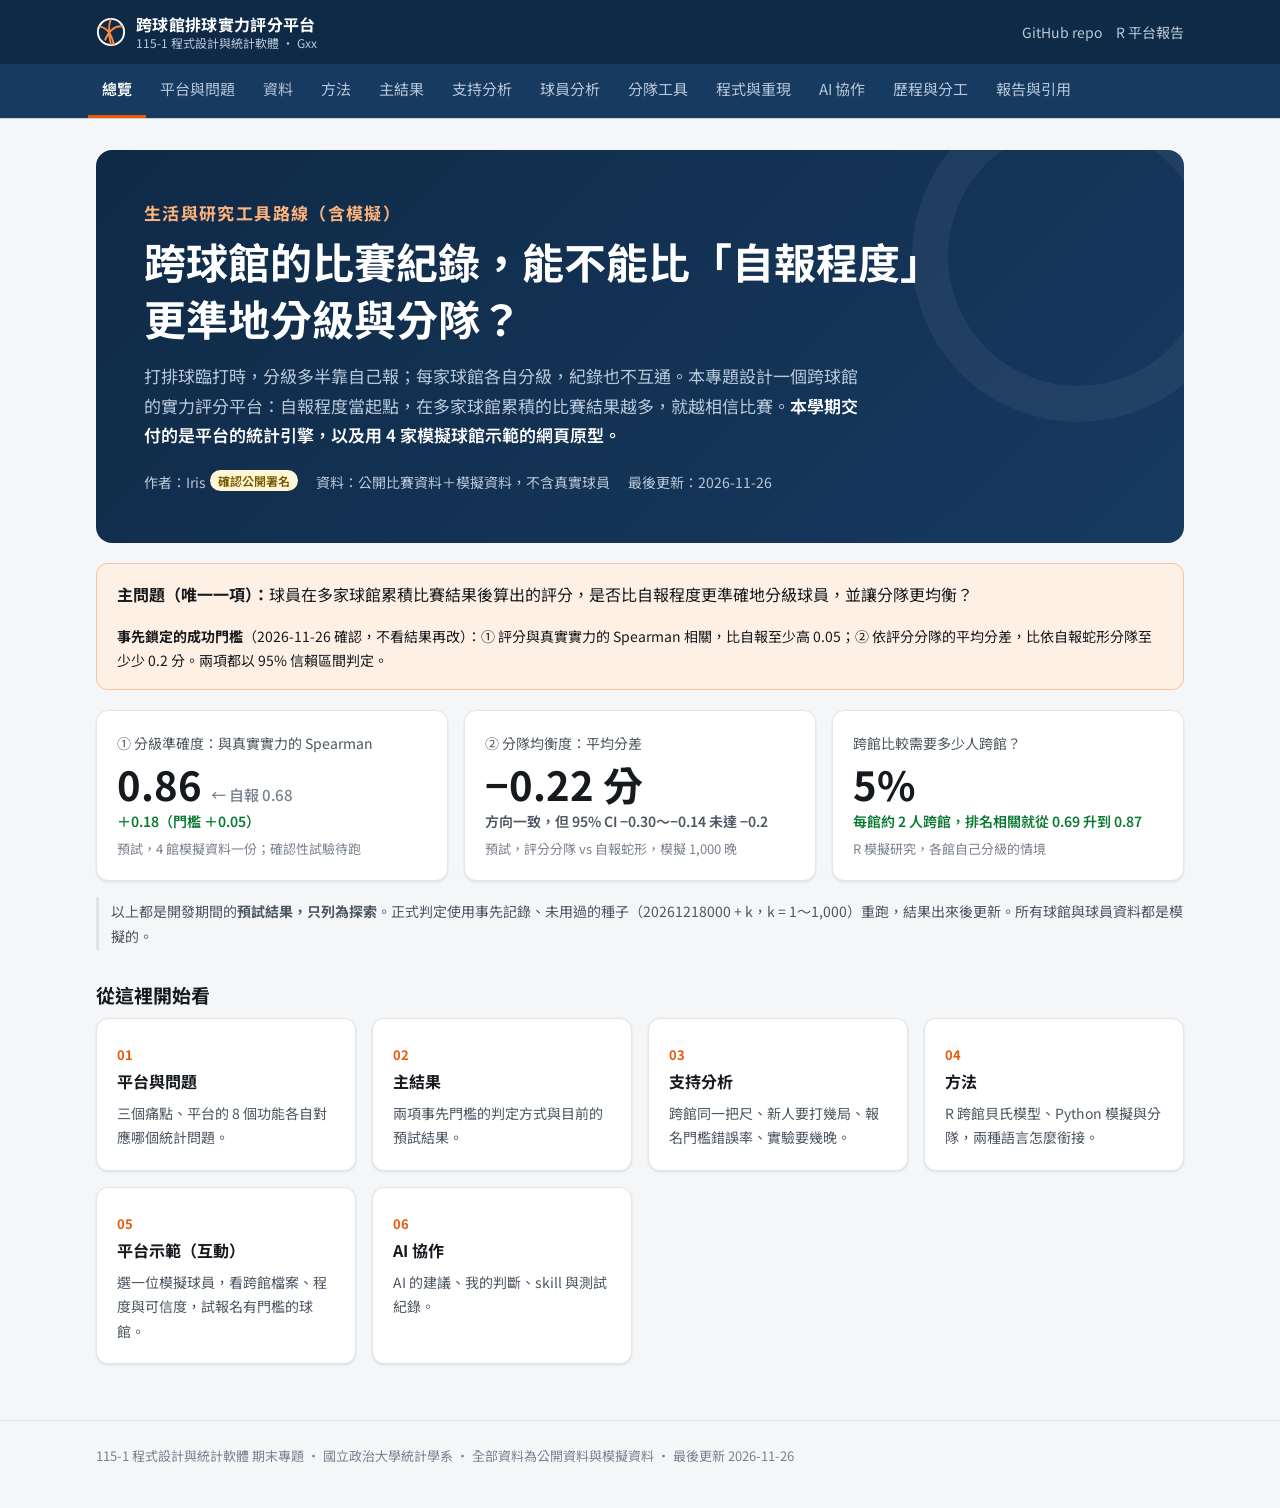
==== commit 98cefa51: "加入跨球館平台互動示範頁與 R 匯出資料；首頁連到示範 Co-Authored-By: Claude Opus 5.5 <noreply@anthropic.com> Claude-Session: " ====
--- a/index.htm
+++ b/index.htm
@@ -91,7 +91,7 @@
     <a class="card" href="#results"><span class="num">02</span><h4>主結果</h4><p>兩項事先門檻的判定方式與目前的預試結果。</p></a>
     <a class="card" href="#support"><span class="num">03</span><h4>支持分析</h4><p>跨館同一把尺、新人要打幾局、報名門檻錯誤率、實驗要幾晚。</p></a>
     <a class="card" href="#methods"><span class="num">04</span><h4>方法</h4><p>R 跨館貝氏模型、Python 模擬與分隊，兩種語言怎麼銜接。</p></a>
-    <a class="card" href="#demo"><span class="num">05</span><h4>分隊工具</h4><p>在瀏覽器裡直接輸入名單、按一下就分好隊。</p></a>
+    <a class="card" href="platform/index.html"><span class="num">05</span><h4>平台示範（互動）</h4><p>選一位模擬球員，看跨館檔案、程度與可信度，試報名有門檻的球館。</p></a>
     <a class="card" href="#ai"><span class="num">06</span><h4>AI 協作</h4><p>AI 的建議、我的判斷、skill 與測試紀錄。</p></a>
   </div>
 </section>
@@ -103,6 +103,11 @@
     <h2 id="h-platform">平台的每個功能，背後都是一個統計問題</h2>
     <p>使用者看到的是功能；拿掉實力估計，就只剩報名表單。所以統計是這個作品的主體。</p>
     <div class="rubric"><span>對應評分：問題與構想 15</span><span>統計方法 20</span></div>
+  </div>
+
+  <div class="callout" style="display:flex;flex-wrap:wrap;gap:12px 20px;align-items:center;justify-content:space-between;margin-bottom:8px">
+    <div><b>平台示範（互動）</b><br><span class="small muted">選一位模擬球員，看他的跨館個人檔案、估計程度與可信度，再試著報名有門檻的球館（放行／試打名額／擋下），最後看當晚自動分隊。</span></div>
+    <a href="platform/index.html" style="flex:none;background:var(--accent);color:#fff;text-decoration:none;font-weight:600;border-radius:8px;padding:8px 16px">開啟平台示範 →</a>
   </div>
 
   <h3>三個痛點</h3>
@@ -420,6 +425,11 @@
     <p>Python 分隊程式透過 Pyodide 在瀏覽器裡執行，不用安裝任何東西。第一次載入約需 20 到 40 秒。</p>
     <div class="rubric"><span>對應評分：程式與重現 15</span><span>表達 10</span></div>
   </div>
+
+  <div class="callout" style="display:flex;flex-wrap:wrap;gap:12px 20px;align-items:center;justify-content:space-between;margin-bottom:8px">
+    <div><b>平台示範（互動）</b><br><span class="small muted">選一位模擬球員，看他的跨館個人檔案、估計程度與可信度，再試著報名有門檻的球館（放行／試打名額／擋下），最後看當晚自動分隊。</span></div>
+    <a href="platform/index.html" style="flex:none;background:var(--accent);color:#fff;text-decoration:none;font-weight:600;border-radius:8px;padding:8px 16px">開啟平台示範 →</a>
+  </div>
   <div class="grid g2">
     <div class="card">
       <h4>操作步驟</h4>
